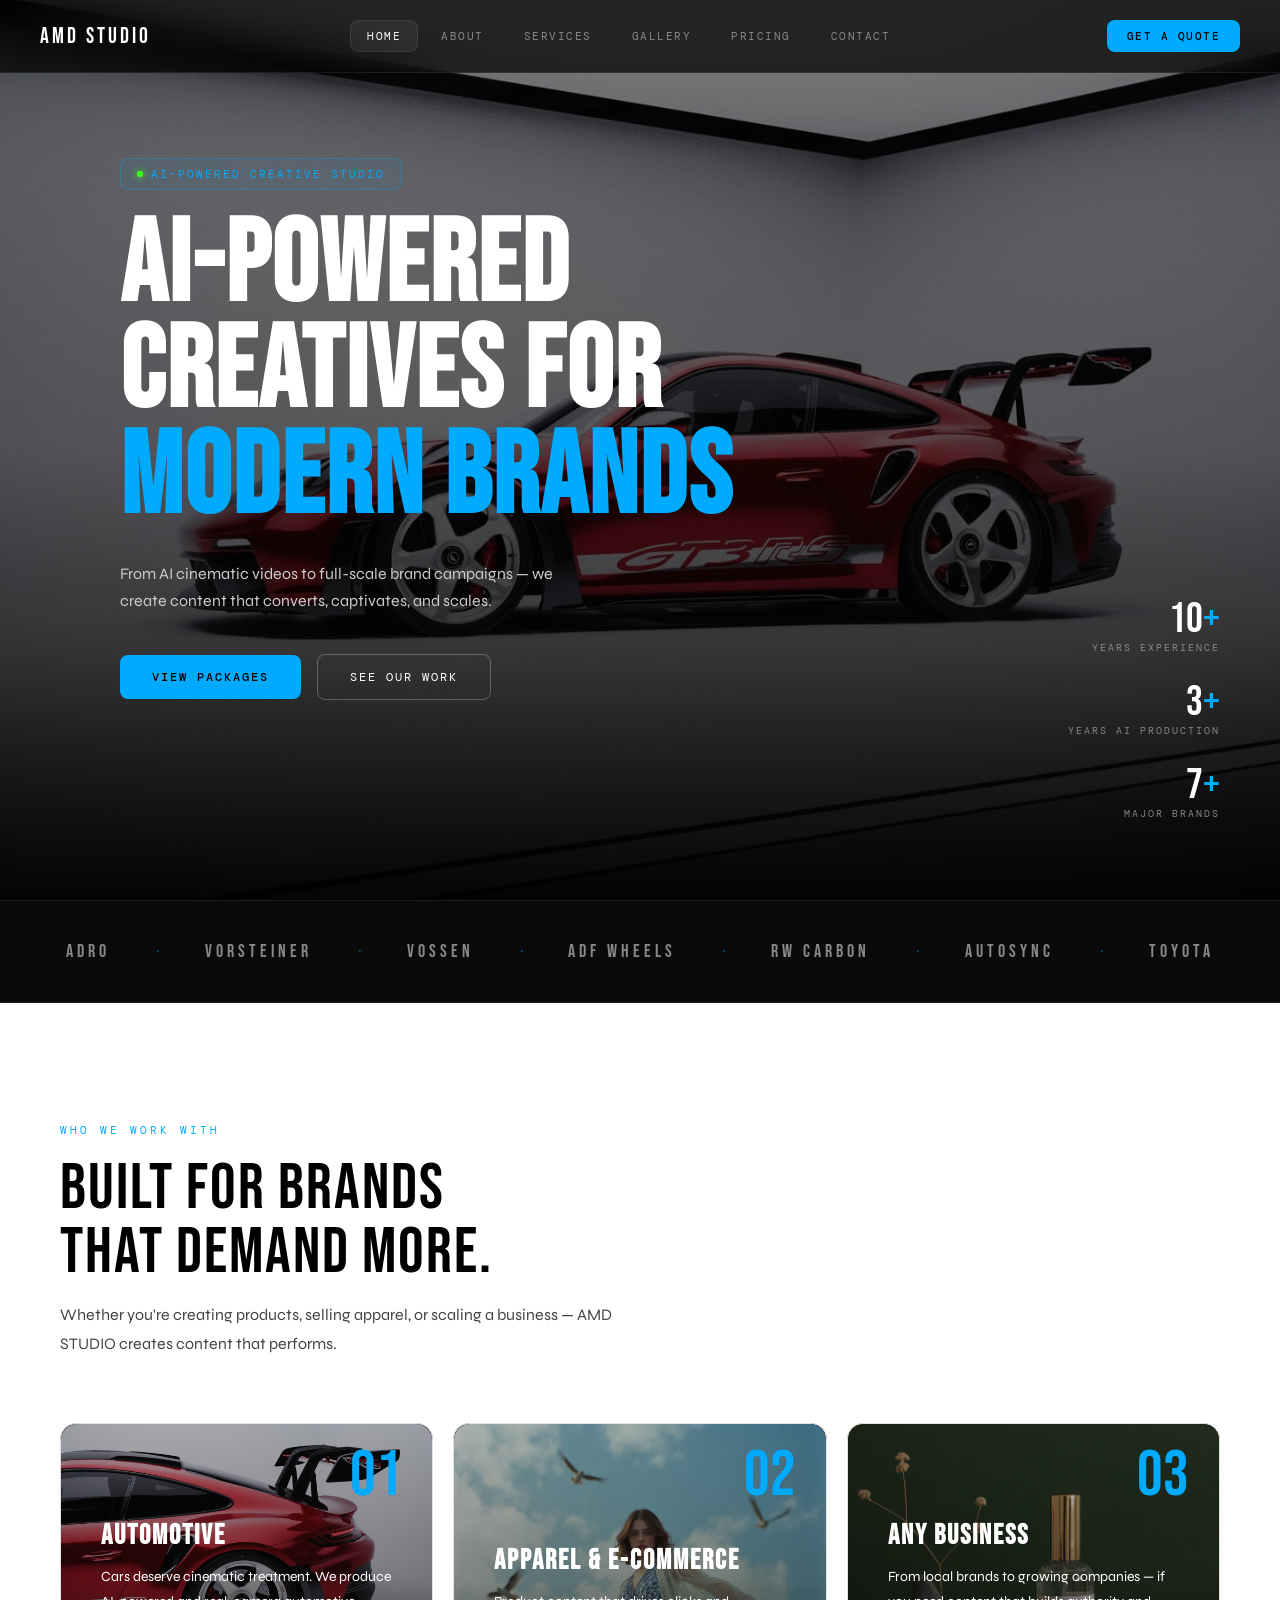
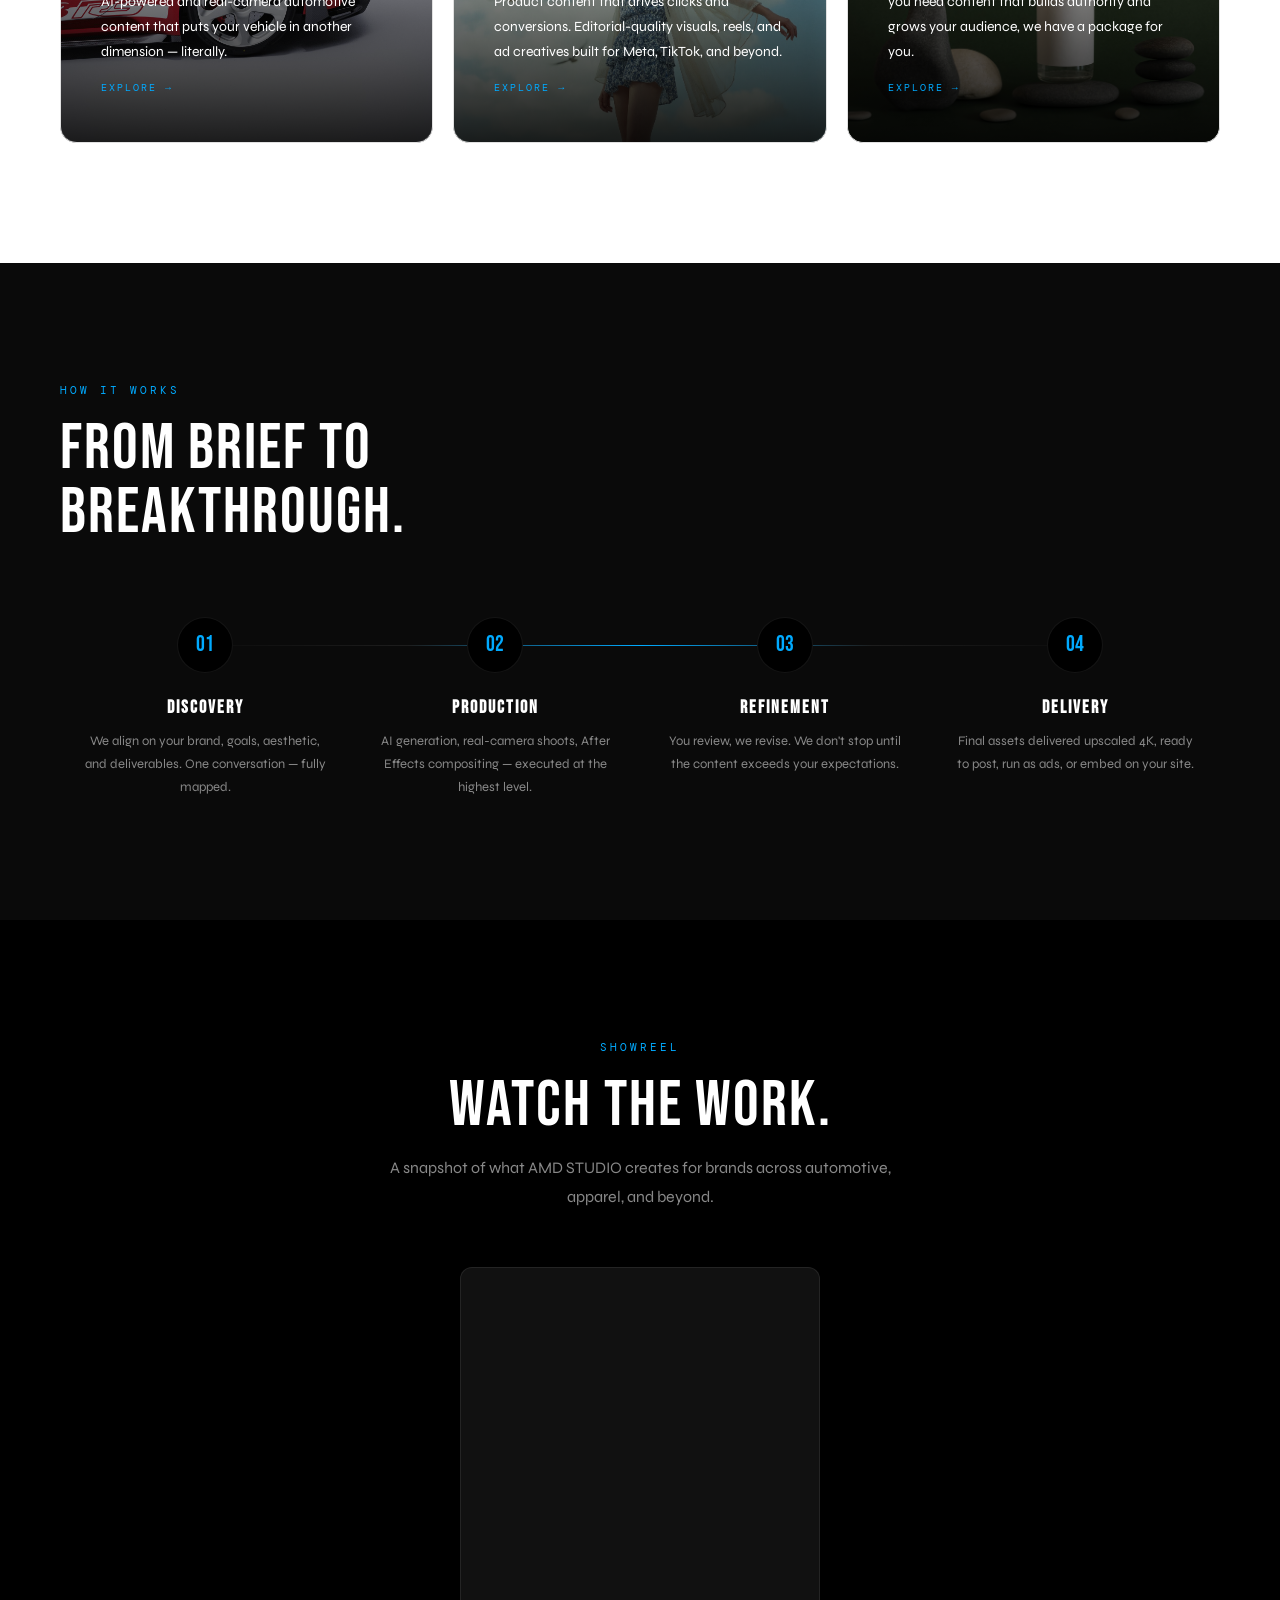
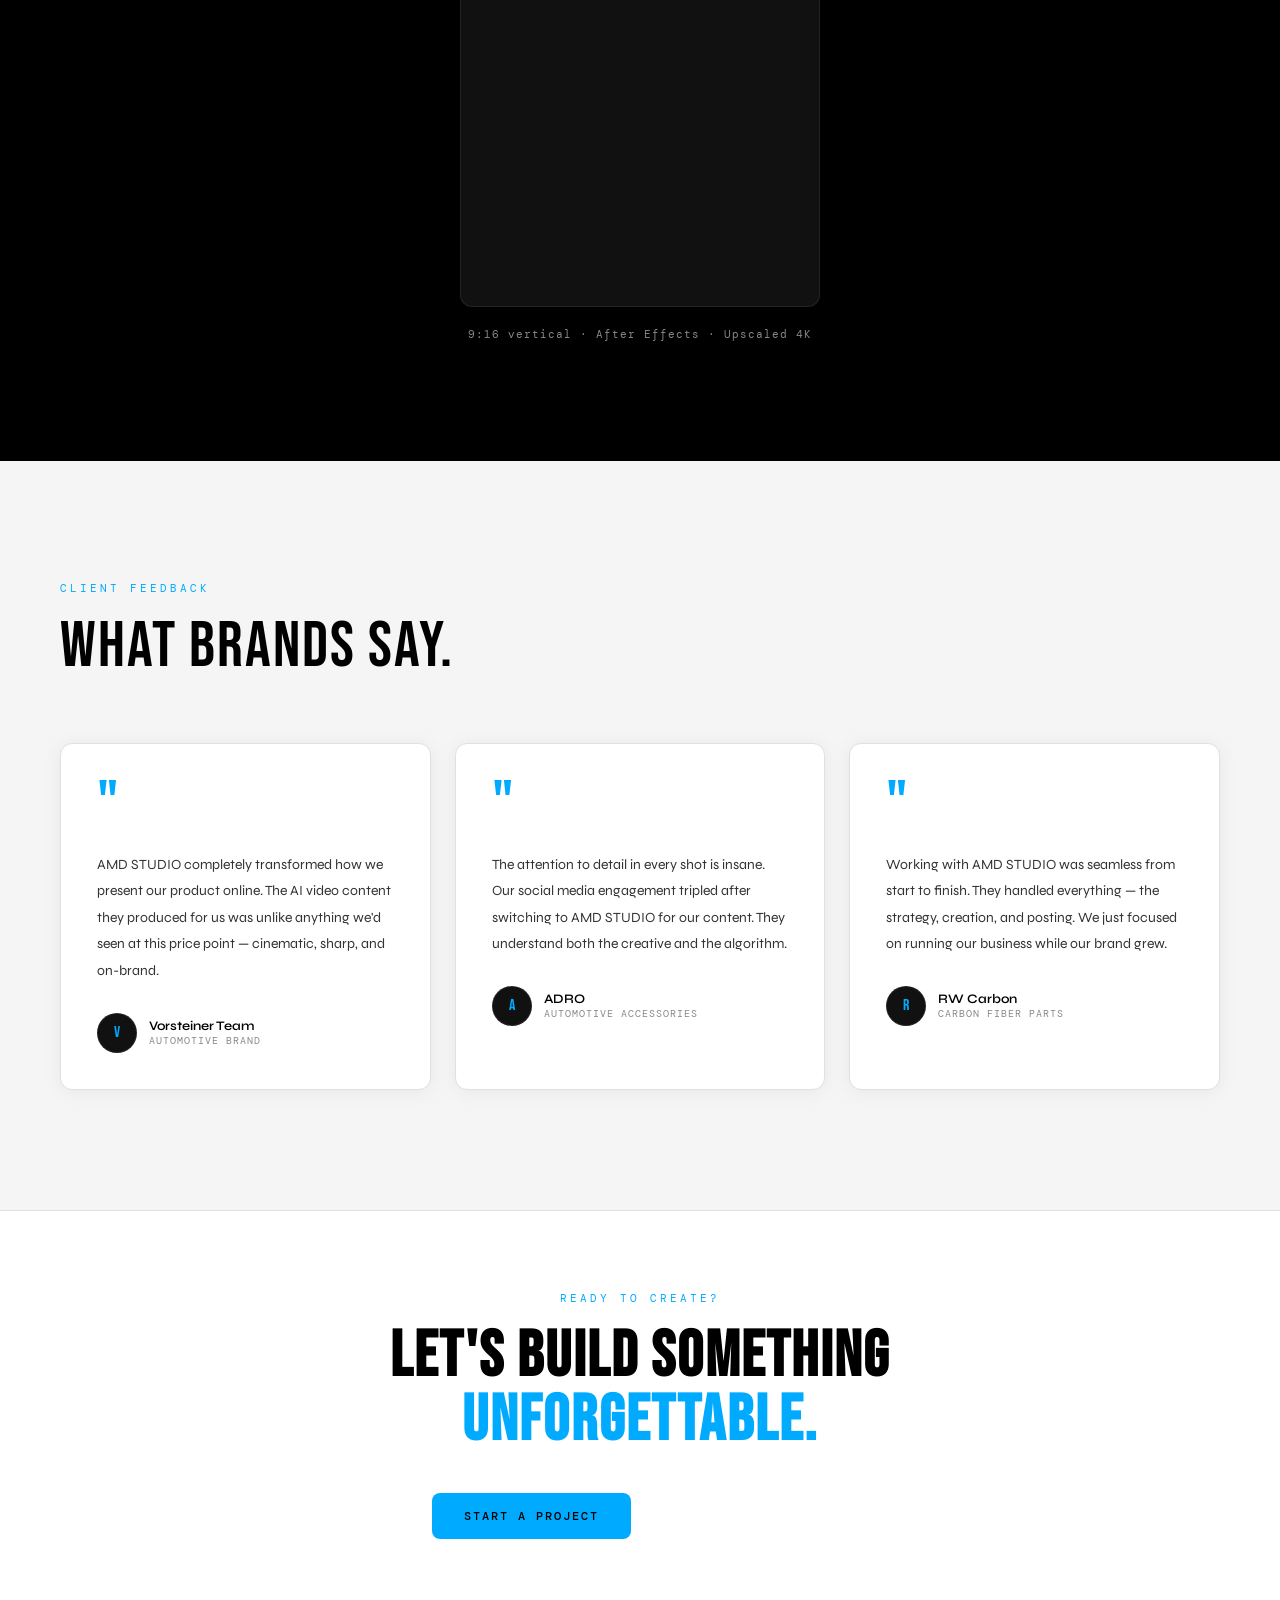
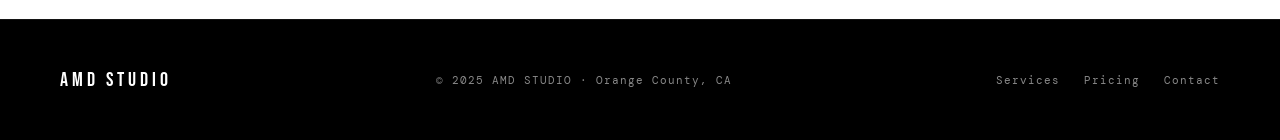
==== index.html @ 5c6ff120 "Update index.html" ====
<!DOCTYPE html>
<html lang="en">
<head>
<meta charset="UTF-8"/>
<meta name="viewport" content="width=device-width, initial-scale=1.0"/>
<title>AMD STUDIO — AI-Powered Creatives for Modern Brands</title>
<link rel="preconnect" href="https://fonts.googleapis.com"/>
<link rel="preconnect" href="https://fonts.gstatic.com" crossorigin/>
<link href="https://fonts.googleapis.com/css2?family=Bebas+Neue&family=Syne:wght@400;500;600;700;800&family=DM+Mono:wght@300;400;500&display=swap" rel="stylesheet"/>
<link rel="stylesheet" href="style.css"/>
<script src="https://identity.netlify.com/v1/netlify-identity-widget.js"></script>
</head>
<body>

<!-- NAV -->
<nav>
  <div class="nav-logo" onclick="goTo('home')">AMD STUDIO</div>
  <div class="nav-links">
    <a onclick="goTo('home')" id="nav-home" class="active">Home</a>
    <a onclick="goTo('about')" id="nav-about">About</a>
    <a onclick="goTo('services')" id="nav-services">Services</a>
    <a onclick="goTo('gallery')" id="nav-gallery">Gallery</a>
    <a onclick="goTo('pricing')" id="nav-pricing">Pricing</a>
    <a onclick="goTo('contact')" id="nav-contact">Contact</a>
  </div>
  <button class="nav-cta" onclick="goTo('contact')" id="navCta">Get a Quote</button>
  <button class="hamburger" onclick="toggleMenu()" id="hamburger"><span></span><span></span><span></span></button>
</nav>
<div class="mobile-menu" id="mobileMenu">
  <a onclick="goTo('home');toggleMenu()">Home</a>
  <a onclick="goTo('about');toggleMenu()">About</a>
  <a onclick="goTo('services');toggleMenu()">Services</a>
  <a onclick="goTo('gallery');toggleMenu()">Gallery</a>
  <a onclick="goTo('pricing');toggleMenu()">Pricing</a>
  <a onclick="goTo('contact');toggleMenu()">Contact</a>
</div>

<!-- ========== HOME PAGE ========== -->
<div class="page active" id="page-home">

  <!-- HERO -->
  <section class="hero">
    <div class="hero-bg" id="heroBg">
      <video autoplay muted loop playsinline poster="images/hero.jpg">
        <source src="hero.mp4" type="video/mp4">
      </video>
    </div>
    <div class="hero-content">
      <div class="hero-tag">AI-Powered Creative Studio</div>
      <h1>AI-Powered<br/>Creatives for<br/><em>Modern Brands</em></h1>
      <p class="hero-sub">From AI cinematic videos to full-scale brand campaigns — we create content that converts, captivates, and scales.</p>
      <div class="hero-actions">
        <button class="btn-primary" onclick="goTo('pricing')">View Packages</button>
        <button class="btn-ghost" onclick="goTo('gallery')">See Our Work</button>
      </div>
    </div>
    <div class="hero-stats">
      <div class="stat-item"><div class="stat-num">10<span>+</span></div><div class="stat-label">Years Experience</div></div>
      <div class="stat-item"><div class="stat-num">3<span>+</span></div><div class="stat-label">Years AI Production</div></div>
      <div class="stat-item"><div class="stat-num">7<span>+</span></div><div class="stat-label">Major Brands</div></div>
    </div>
  </section>

  <!-- BRAND STRIP -->
  <div class="brand-strip">
    <div class="brand-track">
      <span class="brand-item">ADRO</span>
      <span class="brand-sep">·</span>
      <span class="brand-item">Vorsteiner</span>
      <span class="brand-sep">·</span>
      <span class="brand-item">Vossen</span>
      <span class="brand-sep">·</span>
      <span class="brand-item">ADF Wheels</span>
      <span class="brand-sep">·</span>
      <span class="brand-item">RW Carbon</span>
      <span class="brand-sep">·</span>
      <span class="brand-item">AutoSync</span>
      <span class="brand-sep">·</span>
      <span class="brand-item">Toyota</span>
    </div>
  </div>

  <!-- WHO IT'S FOR -->
  <section class="section-white">
    <div class="section-label">Who We Work With</div>
    <div class="section-title">Built for brands<br/>that demand more.</div>
    <p class="section-subtitle">Whether you're creating products, selling apparel, or scaling a business — AMD STUDIO creates content that performs.</p>
    <div class="for-grid">
      <div class="for-card" onclick="goTo('niche-automotive')">
        <div class="for-card-bg" style="background-image:url(images/card-automotive.jpg);background-size:cover;background-position:center;"></div>
        <div class="for-card-overlay"></div>
        <span class="for-num">01</span>
        <h3>Automotive</h3>
        <p>Cars deserve cinematic treatment. We produce AI-powered and real-camera automotive content that puts your vehicle in another dimension — literally.</p>
        <span class="for-card-cta">Explore →</span>
      </div>
      <div class="for-card" onclick="goTo('niche-apparel')">
        <div class="for-card-bg niche-apparel-img" style="background-image:url(images/card-apparel.webp);background-size:cover;background-position:center top;"></div>
        <div class="for-card-overlay"></div>
        <span class="for-num">02</span>
        <h3>Apparel & E-Commerce</h3>
        <p>Product content that drives clicks and conversions. Editorial-quality visuals, reels, and ad creatives built for Meta, TikTok, and beyond.</p>
        <span class="for-card-cta">Explore →</span>
      </div>
      <div class="for-card" onclick="goTo('niche-business')">
        <div class="for-card-bg" style="background-image:url(images/card-business.jpg);background-size:cover;background-position:center;"></div>
        <div class="for-card-overlay"></div>
        <span class="for-num">03</span>
        <h3>Any Business</h3>
        <p>From local brands to growing companies — if you need content that builds authority and grows your audience, we have a package for you.</p>
        <span class="for-card-cta">Explore →</span>
      </div>
    </div>
  </section>

  <!-- PROCESS -->
  <section class="process-section">
    <div class="section-label">How It Works</div>
    <div class="section-title">From brief to<br/>breakthrough.</div>
    <div class="process-steps">
      <div class="step">
        <div class="step-num">01</div>
        <h4>Discovery</h4>
        <p>We align on your brand, goals, aesthetic, and deliverables. One conversation — fully mapped.</p>
      </div>
      <div class="step">
        <div class="step-num">02</div>
        <h4>Production</h4>
        <p>AI generation, real-camera shoots, After Effects compositing — executed at the highest level.</p>
      </div>
      <div class="step">
        <div class="step-num">03</div>
        <h4>Refinement</h4>
        <p>You review, we revise. We don't stop until the content exceeds your expectations.</p>
      </div>
      <div class="step">
        <div class="step-num">04</div>
        <h4>Delivery</h4>
        <p>Final assets delivered upscaled 4K, ready to post, run as ads, or embed on your site.</p>
      </div>
    </div>
  </section>

  <!-- VIDEO SHOWREEL -->
  <section class="video-section">
    <div class="section-label">Showreel</div>
    <div class="section-title">Watch the work.</div>
    <p class="section-subtitle" style="margin:16px auto 0;text-align:center;">A snapshot of what AMD STUDIO creates for brands across automotive, apparel, and beyond.</p>
    <div class="video-wrapper">
      <iframe width="100%" height="100%" src="https://www.youtube.com/embed/85Wl2o-aIKc" title="AMD STUDIO — 2024 Reel" frameborder="0" allow="accelerometer; autoplay; clipboard-write; encrypted-media; gyroscope; picture-in-picture" allowfullscreen style="position:absolute;inset:0;width:100%;height:100%;border-radius:12px;"></iframe>
    </div>
    <p class="video-note">9:16 vertical · After Effects · Upscaled 4K</p>
  </section>

  <!-- TESTIMONIALS -->
  <section class="testimonials-section" style="background:#f5f5f5;">
    <div class="section-label">Client Feedback</div>
    <div class="section-title" style="color:#000;">What brands say.</div>
    <div class="testimonials-grid">
      <div class="testimonial-card">
        <div class="quote-mark">"</div>
        <p class="testimonial-text">AMD STUDIO completely transformed how we present our product online. The AI video content they produced for us was unlike anything we'd seen at this price point — cinematic, sharp, and on-brand.</p>
        <div class="testimonial-author">
          <div class="author-avatar">V</div>
          <div><div class="author-name">Vorsteiner Team</div><div class="author-role">Automotive Brand</div></div>
        </div>
      </div>
      <div class="testimonial-card">
        <div class="quote-mark">"</div>
        <p class="testimonial-text">The attention to detail in every shot is insane. Our social media engagement tripled after switching to AMD STUDIO for our content. They understand both the creative and the algorithm.</p>
        <div class="testimonial-author">
          <div class="author-avatar">A</div>
          <div><div class="author-name">ADRO</div><div class="author-role">Automotive Accessories</div></div>
        </div>
      </div>
      <div class="testimonial-card">
        <div class="quote-mark">"</div>
        <p class="testimonial-text">Working with AMD STUDIO was seamless from start to finish. They handled everything — the strategy, creation, and posting. We just focused on running our business while our brand grew.</p>
        <div class="testimonial-author">
          <div class="author-avatar">R</div>
          <div><div class="author-name">RW Carbon</div><div class="author-role">Carbon Fiber Parts</div></div>
        </div>
      </div>
    </div>
  </section>

  <!-- CTA BAND -->
  <section style="text-align:center;padding:80px 60px;border-top:1px solid #e0e0e0;background:#fff;">
    <div class="section-label" style="text-align:center;justify-content:center;display:flex;color:var(--green);">Ready to create?</div>
    <h2 class="section-title" style="margin:0 auto;color:#000;">Let's build something<br/><span style="color:var(--green);">unforgettable.</span></h2>
    <div style="margin-top:40px;display:flex;gap:16px;justify-content:center;">
      <button class="btn-primary" onclick="goTo('contact')">Start a Project</button>
      <button class="btn-ghost" onclick="goTo('pricing')">Explore Pricing</button>
    </div>
  </section>

  <footer>
    <div class="footer-logo">AMD STUDIO</div>
    <div class="footer-copy">© 2025 AMD STUDIO · Orange County, CA</div>
    <div class="footer-links">
      <a onclick="goTo('services')">Services</a>
      <a onclick="goTo('pricing')">Pricing</a>
      <a onclick="goTo('contact')">Contact</a>
    </div>
  </footer>
</div>

<!-- ========== ABOUT PAGE ========== -->
<div class="page" id="page-about">
  <div class="about-hero">
    <div>
      <div class="section-label">The Studio</div>
      <h1 class="about-headline">10 Years.<br/>One<br/><em>Vision.</em></h1>
    </div>
    <div class="about-body">
      <p>AMD STUDIO is an AI-powered creative agency based in <strong>Orange County, CA</strong>, built on a decade of hands-on experience in media production, content strategy, and brand storytelling.</p>
      <p>Founded by a creator who has spent <strong>10 years in media and content production</strong> — and the last 3 years at the forefront of AI-generated content — AMD STUDIO exists at the intersection of technical precision and visual artistry.</p>
      <p>What started as a deep passion for automotive photography evolved into a full-service creative operation. As AI tools began reshaping the production landscape, AMD STUDIO was already ahead of the curve — actively integrating the latest models, software, and workflows to produce content that was faster, more scalable, and more visually powerful than traditional methods alone could achieve.</p>
      <p>Today, AMD STUDIO serves automotive brands, apparel companies, and growth-focused businesses that refuse to settle for average content. Every project is approached with the same standard: <strong>world-class execution, delivered on time, built to perform.</strong></p>
      <div class="about-highlights">
        <div class="highlight-box"><h4>10+</h4><span>Years in Media & Content</span></div>
        <div class="highlight-box"><h4>3+</h4><span>Years AI Production</span></div>
        <div class="highlight-box"><h4>4K</h4><span>Every Deliverable Upscaled</span></div>
        <div class="highlight-box"><h4>7+</h4><span>Trusted Brand Partners</span></div>
      </div>
    </div>
  </div>
  <div class="about-brands" style="background:#fff;border-top:none;">
    <div class="section-label" style="color:var(--green);">Our Clients</div>
    <h3 style="color:#000;font-family:var(--font-display);font-size:clamp(36px,4vw,56px);letter-spacing:2px;text-transform:uppercase;line-height:1;margin-bottom:40px;">Brands We've<br/><span style="color:var(--green);">Created For.</span></h3>
    <div class="brand-logos">
      <span class="brand-pill" style="border-color:#ddd;color:#000;">ADRO</span>
      <span class="brand-pill" style="border-color:#ddd;color:#000;">Vorsteiner</span>
      <span class="brand-pill" style="border-color:#ddd;color:#000;">Vossen</span>
      <span class="brand-pill" style="border-color:#ddd;color:#000;">ADF Wheels</span>
      <span class="brand-pill" style="border-color:#ddd;color:#000;">RW Carbon</span>
      <span class="brand-pill" style="border-color:#ddd;color:#000;">AutoSync</span>
      <span class="brand-pill" style="border-color:#ddd;color:#000;">Toyota</span>
    </div>
  </div>
  <footer>
    <div class="footer-logo">AMD STUDIO</div>
    <div class="footer-copy">© 2025 AMD STUDIO · Orange County, CA</div>
    <div class="footer-links">
      <a onclick="goTo('services')">Services</a>
      <a onclick="goTo('pricing')">Pricing</a>
      <a onclick="goTo('contact')">Contact</a>
    </div>
  </footer>
</div>

<!-- ========== SERVICES PAGE ========== -->
<div class="page" id="page-services">
  <div class="services-hero">
    <div class="section-label">What We Do</div>
    <div class="section-title">Five pillars.<br/>One studio.</div>
    <p class="section-subtitle">AMD STUDIO delivers end-to-end creative solutions — from AI cinematic production to full social media management.</p>
  </div>
  <div class="services-grid">
    <div class="service-card">
      <span class="service-badge">Flagship Service</span>
      <h3>AI Commercial & Content Creation</h3>
      <p>Our most cutting-edge service — AI-generated visuals combined with professional After Effects post-production and 4K upscaling. We use the latest generative models to create content that looks like it cost 10x the price.</p>
      <ul class="service-features">
        <li>AI cinematic video (5–45 seconds)</li>
        <li>Up to 20 AI images per project</li>
        <li>Subject modification & VFX compositing</li>
        <li>Upscaled to 4K via After Effects</li>
        <li>Professional color grading & finishing</li>
      </ul>
    </div>
    <div class="service-card">
      <span class="service-badge">Traditional Production</span>
      <h3>Photography & Videography</h3>
      <p>Real-camera production for clients who want the authentic, on-location look. Our standard and YouTube-ready video packages come fully edited with captions, voiceover, and music — ready to post.</p>
      <ul class="service-features">
        <li>Professional camera video (5–30 sec or 1–5 min)</li>
        <li>On-location shoots (up to 2hrs included)</li>
        <li>Lightroom + Photoshop edited photo packs</li>
        <li>Captions, voiceover, and music included</li>
        <li>15 or 30 photo deliverables</li>
      </ul>
    </div>
    <div class="service-card">
      <span class="service-badge">Paid Advertising</span>
      <h3>Meta & TikTok Ads Management</h3>
      <p>Creative-led performance advertising. We combine our in-house content production with strategic ad buying to drive measurable results across Meta and TikTok platforms.</p>
      <ul class="service-features">
        <li>Campaign strategy & audience targeting</li>
        <li>Ad creative production (video + static)</li>
        <li>A/B testing and optimization</li>
        <li>Performance reporting & scaling</li>
      </ul>
    </div>
    <div class="service-card">
      <span class="service-badge">Ongoing Retainer</span>
      <h3>Social Media Management</h3>
      <p>From posting cadence to community engagement and viral content planning — we run your social presence so you can run your business. Available as management-only or full content + management packages.</p>
      <ul class="service-features">
        <li>3–5x/week posting across platforms</li>
        <li>Daily DM and comment engagement</li>
        <li>Monthly strategy meetings & reports</li>
        <li>ManyChat automation setup (Authority tier)</li>
        <li>Growth roadmaps and viral content planning</li>
      </ul>
    </div>
    <div class="service-card">
      <span class="service-badge">Brand Identity</span>
      <h3>Graphic Design & Typography</h3>
      <p>From web banners to full brand visuals — editorial-grade graphic design built to match your brand's voice. Every visual asset is produced with the same standard of quality as our video content.</p>
      <ul class="service-features">
        <li>Web visuals & banners</li>
        <li>Social media templates & graphics</li>
        <li>Brand typography & layout</li>
        <li>Ad creatives & promotional materials</li>
      </ul>
    </div>
    <div class="service-card" style="display:flex;align-items:center;justify-content:center;text-align:center;background:var(--green-dim);border-color:rgba(0,170,255,0.2);">
      <div>
        <div style="font-family:var(--font-display);font-size:52px;color:var(--green);margin-bottom:16px;">?</div>
        <h3 style="font-family:var(--font-display);font-size:22px;letter-spacing:2px;text-transform:uppercase;color:var(--white);margin-bottom:12px;">Something Custom?</h3>
        <p style="font-size:14px;color:var(--gray);margin-bottom:24px;">We quote all out-of-scope work. Just tell us what you're building.</p>
        <button class="btn-primary" onclick="goTo('contact')">Let's Talk</button>
      </div>
    </div>
  </div>
  <footer>
    <div class="footer-logo">AMD STUDIO</div>
    <div class="footer-copy">© 2025 AMD STUDIO · Orange County, CA</div>
    <div class="footer-links">
      <a onclick="goTo('services')">Services</a>
      <a onclick="goTo('pricing')">Pricing</a>
      <a onclick="goTo('contact')">Contact</a>
    </div>
  </footer>
</div>

<!-- ========== GALLERY PAGE ========== -->
<div class="page" id="page-gallery">
  <div class="gallery-hero">
    <div class="section-label">Portfolio</div>
    <div class="section-title">The work.</div>
    <p class="section-subtitle">AI-generated and real-camera work for automotive brands, apparel companies, and beyond.</p>
    <div class="gallery-tabs">
      <button class="gallery-tab active" onclick="switchGalleryTab(this,'cars')">Cars</button>
      <button class="gallery-tab" onclick="switchGalleryTab(this,'apparel')">Apparel</button>
      <button class="gallery-tab" onclick="switchGalleryTab(this,'portraits')">Portraits</button>
    </div>
  </div>
  <div class="gallery-grid" id="galleryGrid">
    <!-- Cars grid (default) -->
    <div class="gallery-item"><div class="gallery-placeholder"><span></span><small>Automotive</small></div><div class="gallery-label">AI Commercial</div></div>
    <div class="gallery-item"><div class="gallery-placeholder"><span></span><small>Automotive</small></div><div class="gallery-label">Studio Shot</div></div>
    <div class="gallery-item"><div class="gallery-placeholder"><span></span><small>Automotive</small></div><div class="gallery-label">AI VFX</div></div>
    <div class="gallery-item"><div class="gallery-placeholder"><span></span><small>Wheels & Parts</small></div><div class="gallery-label">Product Visual</div></div>
    <div class="gallery-item"><div class="gallery-placeholder"><span></span><small>Automotive</small></div><div class="gallery-label">AI Cinematic</div></div>
    <div class="gallery-item"><div class="gallery-placeholder"><span></span><small>Automotive</small></div><div class="gallery-label">Brand Campaign</div></div>
  </div>
  <footer>
    <div class="footer-logo">AMD STUDIO</div>
    <div class="footer-copy">© 2025 AMD STUDIO · Orange County, CA</div>
    <div class="footer-links">
      <a onclick="goTo('services')">Services</a>
      <a onclick="goTo('pricing')">Pricing</a>
      <a onclick="goTo('contact')">Contact</a>
    </div>
  </footer>
</div>

<!-- ========== PRICING PAGE ========== -->
<div class="page" id="page-pricing">
  <div class="pricing-hero">
    <div class="section-label">Investment</div>
    <div class="section-title">Transparent pricing.<br/>Exceptional output.</div>
    <p class="section-subtitle">Every package is built to deliver maximum ROI. No hidden fees — just world-class content.</p>
    <div class="pricing-tabs">
      <button class="pricing-tab active" onclick="switchPricingTab(this,'videos')">Videos</button>
      <button class="pricing-tab" onclick="switchPricingTab(this,'photos')">Photos</button>
      <button class="pricing-tab" onclick="switchPricingTab(this,'social-mgmt')">Social Management</button>
      <button class="pricing-tab" onclick="switchPricingTab(this,'content-pkgs')">Content Packages</button>
      <button class="pricing-tab" onclick="switchPricingTab(this,'addons')">Add-Ons</button>
    </div>
  </div>

  <!-- VIDEOS -->
  <div class="pricing-panel active" id="pricing-videos">
    <div style="padding-top:16px;"><div class="section-label">AI Videos</div></div>
    <div class="pricing-grid">
      <div class="pricing-card">
        <div class="pricing-tier">AI Tier 1</div>
        <h3>Starter</h3>
        <div class="pricing-price"><sup>$</sup>600</div>
        <div class="pricing-divider"></div>
        <ul class="pricing-features">
          <li>5–15 second video</li>
          <li>10 AI generated images</li>
          <li>1 subject modification</li>
          <li>1 revision round</li>
          <li>Upscaled 4K via After Effects</li>
        </ul>
        <button class="pricing-cta" onclick="goTo('contact')">Get Started</button>
      </div>
      <div class="pricing-card featured">
        <div class="featured-badge">Most Popular</div>
        <div class="pricing-tier">AI Tier 2</div>
        <h3>Pro</h3>
        <div class="pricing-price"><sup>$</sup>850</div>
        <div class="pricing-divider"></div>
        <ul class="pricing-features">
          <li>5–25 second video</li>
          <li>15 AI generated images</li>
          <li>1 subject modification</li>
          <li>1 revision round</li>
          <li>Upscaled 4K via After Effects</li>
        </ul>
        <button class="pricing-cta" onclick="goTo('contact')">Get Started</button>
      </div>
      <div class="pricing-card">
        <div class="pricing-tier">AI Tier 3</div>
        <h3>Premium</h3>
        <div class="pricing-price"><sup>$</sup>1,000</div>
        <div class="pricing-divider"></div>
        <ul class="pricing-features">
          <li>5–45 second video</li>
          <li>Complex VFX compositing</li>
          <li>20 AI generated images</li>
          <li>2 subject modifications</li>
          <li>2 revision rounds</li>
          <li>Upscaled 4K via After Effects</li>
        </ul>
        <button class="pricing-cta" onclick="goTo('contact')">Get Started</button>
      </div>
    </div>
    <div style="padding-top:48px;"><div class="section-label">Real Camera Videos</div></div>
    <div class="pricing-grid" style="grid-template-columns:repeat(2,1fr);">
      <div class="pricing-card">
        <div class="pricing-tier">Standard</div>
        <h3>Standard Video</h3>
        <div class="pricing-price"><sup>$</sup>650</div>
        <div class="pricing-divider"></div>
        <ul class="pricing-features">
          <li>5–30 second video</li>
          <li>Professional camera</li>
          <li>Captions, voiceover & music</li>
          <li>Up to 2hrs on-site included</li>
          <li>$200/hr for additional time</li>
        </ul>
        <button class="pricing-cta" onclick="goTo('contact')">Book Now</button>
      </div>
      <div class="pricing-card">
        <div class="pricing-tier">YouTube</div>
        <h3>YouTube Video</h3>
        <div class="pricing-price"><sup>$</sup>850</div>
        <div class="pricing-divider"></div>
        <ul class="pricing-features">
          <li>1–5 minute video</li>
          <li>Professional camera</li>
          <li>Captions, voiceover & music</li>
          <li>Up to 2hrs on-site included</li>
          <li>Full post-production editing</li>
        </ul>
        <button class="pricing-cta" onclick="goTo('contact')">Book Now</button>
      </div>
    </div>
    <div class="pricing-note" style="margin:48px 0 0;">
      <strong>Save $50</strong> on any AI package when you provide subject-ready images.
    </div>
  </div>

  <!-- PHOTOS -->
  <div class="pricing-panel" id="pricing-photos">
    <div style="padding-top:16px;"><div class="section-label">Photo Packages</div></div>
    <div class="pricing-grid" style="grid-template-columns:repeat(2,1fr);">
      <div class="pricing-card">
        <div class="pricing-tier">Standard Pack 1</div>
        <h3>15 Photos</h3>
        <div class="pricing-price"><sup>$</sup>375</div>
        <div class="pricing-divider"></div>
        <ul class="pricing-features">
          <li>15 professionally edited photos</li>
          <li>Lightroom + Photoshop retouching</li>
          <li>High-resolution delivery</li>
        </ul>
        <button class="pricing-cta" onclick="goTo('contact')">Get Started</button>
      </div>
      <div class="pricing-card featured">
        <div class="featured-badge">Best Value</div>
        <div class="pricing-tier">Standard Pack 2</div>
        <h3>30 Photos</h3>
        <div class="pricing-price"><sup>$</sup>675</div>
        <div class="pricing-divider"></div>
        <ul class="pricing-features">
          <li>30 professionally edited photos</li>
          <li>Lightroom + Photoshop retouching</li>
          <li>High-resolution delivery</li>
        </ul>
        <button class="pricing-cta" onclick="goTo('contact')">Get Started</button>
      </div>
      <div class="pricing-card">
        <div class="pricing-tier">AI Pack 1</div>
        <h3>15 AI Photos</h3>
        <div class="pricing-price"><sup>$</sup>300</div>
        <div class="pricing-divider"></div>
        <ul class="pricing-features">
          <li>15 AI generated images</li>
          <li>Upscaled to 4K</li>
          <li>Photoshop refined & retouched</li>
        </ul>
        <button class="pricing-cta" onclick="goTo('contact')">Get Started</button>
      </div>
      <div class="pricing-card">
        <div class="pricing-tier">AI Pack 2</div>
        <h3>30 AI Photos</h3>
        <div class="pricing-price"><sup>$</sup>550</div>
        <div class="pricing-divider"></div>
        <ul class="pricing-features">
          <li>30 AI generated images</li>
          <li>Upscaled to 4K</li>
          <li>Photoshop refined & retouched</li>
        </ul>
        <button class="pricing-cta" onclick="goTo('contact')">Get Started</button>
      </div>
    </div>
  </div>

  <!-- SOCIAL MGMT -->
  <div class="pricing-panel" id="pricing-social-mgmt">
    <div style="padding-top:16px;"><div class="section-label">Management Only</div></div>
    <p style="font-size:13px;color:var(--gray);margin-top:8px;font-family:var(--font-mono);letter-spacing:1px;">Client provides content. AMD STUDIO handles everything else.</p>
    <div class="pricing-grid">
      <div class="pricing-card">
        <div class="pricing-tier">Basic</div>
        <h3>Basic Management</h3>
        <div class="pricing-price"><sup>$</sup>1,500<sub>/mo</sub></div>
        <div class="pricing-divider"></div>
        <ul class="pricing-features">
          <li>3x/week posting</li>
          <li>Captions & SEO optimization</li>
          <li>24hr audience engagement</li>
          <li>Monthly report & strategy meeting</li>
        </ul>
        <button class="pricing-cta" onclick="goTo('contact')">Get Started</button>
      </div>
      <div class="pricing-card featured">
        <div class="featured-badge">Popular</div>
        <div class="pricing-tier">Growth</div>
        <h3>Growth Management</h3>
        <div class="pricing-price"><sup>$</sup>2,500<sub>/mo</sub></div>
        <div class="pricing-divider"></div>
        <ul class="pricing-features">
          <li>4x/week posting</li>
          <li>Daily DM management</li>
          <li>Viral content planning</li>
          <li>Bi-weekly reports & meetings</li>
        </ul>
        <button class="pricing-cta" onclick="goTo('contact')">Get Started</button>
      </div>
      <div class="pricing-card">
        <div class="pricing-tier">Authority</div>
        <h3>Authority Management</h3>
        <div class="pricing-price"><sup>$</sup>3,500<sub>/mo</sub></div>
        <div class="pricing-divider"></div>
        <ul class="pricing-features">
          <li>5x/week posting</li>
          <li>Daily comments & DMs</li>
          <li>ManyChat automation setup</li>
          <li>Weekly reports & growth roadmaps</li>
        </ul>
        <button class="pricing-cta" onclick="goTo('contact')">Get Started</button>
      </div>
    </div>
  </div>

  <!-- CONTENT PACKAGES -->
  <div class="pricing-panel" id="pricing-content-pkgs">
    <div style="padding-top:16px;"><div class="section-label">Content + Management</div></div>
    <p style="font-size:13px;color:var(--gray);margin-top:8px;font-family:var(--font-mono);letter-spacing:1px;">Full-service: AMD STUDIO creates and manages everything.</p>
    <div class="pricing-grid">
      <div class="pricing-card">
        <div class="pricing-tier">Starter</div>
        <h3>Brand Starter</h3>
        <div class="pricing-price"><sup>$</sup>4,000<sub>/mo</sub></div>
        <div class="pricing-divider"></div>
        <ul class="pricing-features">
          <li>4 videos/month</li>
          <li>1 shoot/month</li>
          <li>20 images/month</li>
          <li>3x/week posting</li>
          <li>Monthly report & meeting</li>
        </ul>
        <button class="pricing-cta" onclick="goTo('contact')">Get Started</button>
      </div>
      <div class="pricing-card featured">
        <div class="featured-badge">Most Popular</div>
        <div class="pricing-tier">Growth</div>
        <h3>Brand Growth</h3>
        <div class="pricing-price"><sup>$</sup>5,000<sub>/mo</sub></div>
        <div class="pricing-divider"></div>
        <ul class="pricing-features">
          <li>5 videos/month</li>
          <li>2 shoots/month</li>
          <li>30 images/month</li>
          <li>4x/week posting</li>
          <li>Daily DMs</li>
          <li>Bi-weekly reports & meetings</li>
        </ul>
        <button class="pricing-cta" onclick="goTo('contact')">Get Started</button>
      </div>
      <div class="pricing-card">
        <div class="pricing-tier">Top Tier</div>
        <h3>Brand Authority</h3>
        <div class="pricing-price"><sup>$</sup>6,000<sub>/mo</sub></div>
        <div class="pricing-divider"></div>
        <ul class="pricing-features">
          <li>6 videos/month</li>
          <li>3 shoots/month</li>
          <li>45 images/month</li>
          <li>Full IG, FB, TikTok & YouTube mgmt</li>
          <li>ManyChat automation</li>
          <li>Weekly reports & strategy meetings</li>
        </ul>
        <button class="pricing-cta" onclick="goTo('contact')">Get Started</button>
      </div>
    </div>
    <div class="pricing-note">
      <strong>Billing Terms:</strong> Monthly auto-billing · 30-day cancellation notice required · No content rollover · Out-of-scope work quoted separately
    </div>
  </div>

  <!-- ADD-ONS -->
  <div class="pricing-panel" id="pricing-addons">
    <div style="padding-top:16px;"><div class="section-label">À La Carte</div></div>
    <div class="section-title" style="font-size:42px;">Individual add-ons.</div>
    <div class="addon-grid">
      <div class="addon-item"><span class="addon-name">Standard photo edit (LR + PS)</span><span class="addon-price">$25</span></div>
      <div class="addon-item"><span class="addon-name">AI image refined with Photoshop</span><span class="addon-price">$20</span></div>
      <div class="addon-item"><span class="addon-name">Web visual / Banner</span><span class="addon-price">$75</span></div>
      <div class="addon-item"><span class="addon-name">Rush turnaround (48hrs)</span><span class="addon-price">+35%</span></div>
      <div class="addon-item"><span class="addon-name">Raw files delivery</span><span class="addon-price">$250</span></div>
      <div class="addon-item"><span class="addon-name">Additional subject modify (AI video)</span><span class="addon-price">$75</span></div>
      <div class="addon-item"><span class="addon-name">Single AI clip upscaled 4K (under 10 sec)</span><span class="addon-price">$150</span></div>
      <div class="addon-item"><span class="addon-name">Real or AI voiceover</span><span class="addon-price">$75</span></div>
      <div class="addon-item"><span class="addon-name">Captions added to video</span><span class="addon-price">$55</span></div>
      <div class="addon-item"><span class="addon-name">Additional revision round</span><span class="addon-price">$75</span></div>
      <div class="addon-item"><span class="addon-name">Additional on-site time</span><span class="addon-price">$200/hr</span></div>
    </div>
  </div>

  <footer>
    <div class="footer-logo">AMD STUDIO</div>
    <div class="footer-copy">© 2025 AMD STUDIO · Orange County, CA</div>
    <div class="footer-links">
      <a onclick="goTo('services')">Services</a>
      <a onclick="goTo('pricing')">Pricing</a>
      <a onclick="goTo('contact')">Contact</a>
    </div>
  </footer>
</div>

<!-- ========== CONTACT PAGE ========== -->
<div class="page" id="page-contact">
  <div class="contact-hero">
    <div class="section-label">Get In Touch</div>
    <div class="section-title">Let's create<br/>something <em style="color:var(--green);font-style:normal;">great.</em></div>
    <p class="section-subtitle">Ready to elevate your brand? Reach out and let's talk about what AMD STUDIO can build for you.</p>
  </div>
  <div class="contact-layout">
    <div class="contact-info">
      <h3>Contact Details</h3>
      <div class="contact-item">
        <div class="contact-icon">
          <svg xmlns="http://www.w3.org/2000/svg" width="22" height="22" viewBox="0 0 24 24" fill="none" stroke="#00aaff" stroke-width="1.8" stroke-linecap="round" stroke-linejoin="round"><rect x="2" y="4" width="20" height="16" rx="2"/><path d="m22 7-8.97 5.7a1.94 1.94 0 0 1-2.06 0L2 7"/></svg>
        </div>
        <div class="contact-detail">
          <label>Email</label>
          <span>alimd.pics@gmail.com</span>
        </div>
      </div>
      <div class="contact-item">
        <div class="contact-icon">
          <svg xmlns="http://www.w3.org/2000/svg" width="22" height="22" viewBox="0 0 24 24" fill="none" stroke="#00aaff" stroke-width="1.8" stroke-linecap="round" stroke-linejoin="round"><rect x="2" y="2" width="20" height="20" rx="5"/><circle cx="12" cy="12" r="4"/><circle cx="17.5" cy="6.5" r="1" fill="#00aaff" stroke="none"/></svg>
        </div>
        <div class="contact-detail">
          <label>Instagram</label>
          <a href="https://instagram.com/amd.studioo" target="_blank">@amd.studioo</a>
        </div>
      </div>
      <div class="contact-item">
        <div class="contact-icon">
          <svg xmlns="http://www.w3.org/2000/svg" width="22" height="22" viewBox="0 0 24 24" fill="none" stroke="#00aaff" stroke-width="1.8" stroke-linecap="round" stroke-linejoin="round"><path d="M20 10c0 6-8 12-8 12s-8-6-8-12a8 8 0 0 1 16 0Z"/><circle cx="12" cy="10" r="3"/></svg>
        </div>
        <div class="contact-detail">
          <label>Location</label>
          <span>Orange County, CA</span>
        </div>
      </div>
      <div style="margin-top:40px;padding:28px;border:1px solid rgba(0,170,255,0.2);background:var(--green-dim);border-radius:12px;">
        <div style="font-family:var(--font-mono);font-size:10px;letter-spacing:2px;text-transform:uppercase;color:var(--green);margin-bottom:12px;">Response Time</div>
        <p style="font-size:14px;color:var(--light);line-height:1.8;">We typically respond within 24 hours. For rush projects, please mention your deadline in the message.</p>
      </div>
    </div>
    <form class="contact-form" name="contact" method="POST" netlify>
      <h3>Start a Project</h3>
      <div class="form-group">
        <label>Your Name</label>
        <input type="text" name="name" placeholder="Full name" required/>
      </div>
      <div class="form-group">
        <label>Email Address</label>
        <input type="email" name="email" placeholder="your@email.com" required/>
      </div>
      <div class="form-group">
        <label>Service Interested In</label>
        <select name="service" required>
          <option value="">Select a service...</option>
          <option value="AI Commercial Video">AI Commercial Video</option>
          <option value="Photography / Videography">Photography / Videography</option>
          <option value="Meta & TikTok Ads">Meta & TikTok Ads</option>
          <option value="Social Media Management">Social Media Management</option>
          <option value="Content Package">Content Package</option>
          <option value="Graphic Design">Graphic Design</option>
          <option value="Not sure yet">Not sure yet</option>
        </select>
      </div>
      <div class="form-group">
        <label>Tell Us About Your Project</label>
        <textarea name="message" placeholder="Describe your brand, goals, and what you're looking to create..." required></textarea>
      </div>
      <button class="form-submit" type="submit">Send Message →</button>
    </form>
  </div>
  <footer>
    <div class="footer-logo">AMD STUDIO</div>
    <div class="footer-copy">© 2025 AMD STUDIO · Orange County, CA</div>
    <div class="footer-links">
      <a onclick="goTo('services')">Services</a>
      <a onclick="goTo('pricing')">Pricing</a>
      <a onclick="goTo('contact')">Contact</a>
    </div>
  </footer>
</div>

<!-- ========== NICHE: AUTOMOTIVE ========== -->
<div class="page" id="page-niche-automotive">
  <div class="niche-hero" id="nicheAutoBg">
    <div class="niche-hero-bg" id="nicheAutoBgImg"></div>
    <div class="niche-hero-content">
      <button class="niche-back" onclick="goTo('home')">← Back to Home</button>
      <div class="section-label">Niche · Automotive</div>
      <h1>Cinematic Content<br/>for <em>Car Culture.</em></h1>
      <p class="niche-hero-sub">AI-powered and real-camera automotive content that makes your vehicle the star — built for brands that refuse to blend in.</p>
    </div>
  </div>

  <!-- OVERVIEW -->
  <section class="niche-section">
    <div class="niche-overview">
      <div class="niche-overview-text">
        <div class="section-label">What We Do for Automotive</div>
        <h2>Content That<br/>Moves <em>Metal.</em></h2>
        <p>From AI-generated cinematic renders to on-location real-camera shoots, AMD STUDIO creates automotive content that commands attention. We've worked with some of SoCal's most respected car brands — and we know exactly how to make your build look legendary.</p>
        <p>Whether it's a standalone hero video, a full social media content package, or ad creatives built to convert — we deliver every asset upscaled to 4K, color graded, and ready to perform.</p>
        <ul class="niche-bullets">
          <li>AI cinematic videos — 5 to 45 seconds</li>
          <li>Real-camera on-location shoots (OC & surrounding areas)</li>
          <li>After Effects VFX compositing & color grading</li>
          <li>Social media reels, ad creatives & photo packs</li>
          <li>Meta & TikTok ad management available</li>
        </ul>
      </div>
      <div class="niche-stats">
        <div class="niche-stat-box"><h3>4K</h3><span>Every video upscaled via After Effects</span></div>
        <div class="niche-stat-box"><h3>10+</h3><span>Years shooting automotive content</span></div>
        <div class="niche-stat-box"><h3>7+</h3><span>Automotive brands served</span></div>
        <div class="niche-stat-box"><h3>24hr</h3><span>Fast turnaround on revisions</span></div>
      </div>
    </div>
  </section>

  <!-- GALLERY -->
  <section class="niche-section niche-section-dark">
    <div class="section-label">Portfolio</div>
    <div class="section-title">The automotive work.</div>
    <p class="section-subtitle">Placeholder slots — add your best car content here.</p>
    <div class="niche-gallery-grid">
      <div class="niche-gallery-item"><div class="niche-gallery-placeholder"><span>🚗</span><small>AI Cinematic</small></div></div>
      <div class="niche-gallery-item"><div class="niche-gallery-placeholder"><span>🚗</span><small>Studio Shot</small></div></div>
      <div class="niche-gallery-item"><div class="niche-gallery-placeholder"><span>🚗</span><small>On Location</small></div></div>
      <div class="niche-gallery-item"><div class="niche-gallery-placeholder"><span>🚗</span><small>VFX Composite</small></div></div>
      <div class="niche-gallery-item"><div class="niche-gallery-placeholder"><span>🚗</span><small>Brand Campaign</small></div></div>
    </div>
  </section>

  <!-- PRICING -->
  <section class="niche-section">
    <div class="section-label">Investment</div>
    <div class="section-title">Automotive packages.</div>
    <p class="section-subtitle">All packages include 4K delivery, color grading, and one revision round.</p>
    <div class="niche-pricing-grid">
      <div class="pricing-card">
        <div class="pricing-tier">AI Starter</div>
        <h3>Starter</h3>
        <div class="pricing-price"><sup>$</sup>600</div>
        <div class="pricing-divider"></div>
        <ul class="pricing-features">
          <li>5–15 second AI video</li>
          <li>10 AI generated images</li>
          <li>1 subject modification</li>
          <li>1 revision round</li>
          <li>Upscaled 4K delivery</li>
        </ul>
        <button class="pricing-cta" onclick="goTo('contact')">Get Started</button>
      </div>
      <div class="pricing-card featured">
        <div class="featured-badge">Most Popular</div>
        <div class="pricing-tier">AI Pro</div>
        <h3>Pro</h3>
        <div class="pricing-price"><sup>$</sup>850</div>
        <div class="pricing-divider"></div>
        <ul class="pricing-features">
          <li>5–25 second AI video</li>
          <li>15 AI generated images</li>
          <li>1 subject modification</li>
          <li>1 revision round</li>
          <li>Upscaled 4K delivery</li>
        </ul>
        <button class="pricing-cta" onclick="goTo('contact')">Get Started</button>
      </div>
      <div class="pricing-card">
        <div class="pricing-tier">Real Camera</div>
        <h3>On-Location</h3>
        <div class="pricing-price"><sup>$</sup>650</div>
        <div class="pricing-divider"></div>
        <ul class="pricing-features">
          <li>5–30 second video</li>
          <li>Professional camera crew</li>
          <li>Up to 2hrs on-site</li>
          <li>Captions, voiceover & music</li>
          <li>Full post-production</li>
        </ul>
        <button class="pricing-cta" onclick="goTo('contact')">Book Now</button>
      </div>
    </div>
  </section>

  <!-- CTA -->
  <div class="niche-cta-band">
    <div class="section-label" style="justify-content:center;display:flex;">Ready to shoot?</div>
    <h2>Let's make your<br/>build <em>legendary.</em></h2>
    <p>Tell us about your car, your brand, and your vision — we'll handle the rest.</p>
    <div class="niche-cta-actions">
      <button class="btn-primary" onclick="goTo('contact')">Start a Project</button>
      <button class="btn-ghost" onclick="goTo('pricing')">Full Pricing</button>
    </div>
  </div>
  <footer>
    <div class="footer-logo">AMD STUDIO</div>
    <div class="footer-copy">© 2025 AMD STUDIO · Orange County, CA</div>
    <div class="footer-links">
      <a onclick="goTo('services')">Services</a>
      <a onclick="goTo('pricing')">Pricing</a>
      <a onclick="goTo('contact')">Contact</a>
    </div>
  </footer>
</div>

<!-- ========== NICHE: APPAREL & E-COMMERCE ========== -->
<div class="page" id="page-niche-apparel">
  <div class="niche-hero">
    <div class="niche-hero-bg" id="nicheApparelBgImg"></div>
    <div class="niche-hero-content">
      <button class="niche-back" onclick="goTo('home')">← Back to Home</button>
      <div class="section-label">Niche · Apparel & E-Commerce</div>
      <h1>Content That<br/><em>Converts.</em></h1>
      <p class="niche-hero-sub">Editorial-quality visuals, reels, and ad creatives for apparel brands and e-commerce stores built to drive clicks, follows, and sales.</p>
    </div>
  </div>

  <!-- OVERVIEW -->
  <section class="niche-section">
    <div class="niche-overview">
      <div class="niche-overview-text">
        <div class="section-label">What We Do for Apparel & E-Commerce</div>
        <h2>Visuals That<br/>Sell <em>Product.</em></h2>
        <p>Great product content isn't just beautiful — it's strategic. AMD STUDIO creates apparel and e-commerce visuals built for the platforms where your customers live: Instagram, TikTok, and Meta ads.</p>
        <p>From AI-generated lookbook imagery to real-camera studio and lifestyle shoots, we give your brand a visual identity that stops the scroll and drives conversions.</p>
        <ul class="niche-bullets">
          <li>AI product photography — 15 or 30 image packs</li>
          <li>Lifestyle and editorial shoots</li>
          <li>Reels and short-form video content</li>
          <li>Meta & TikTok ad creatives</li>
          <li>Full social media management available</li>
        </ul>
      </div>
      <div class="niche-stats">
        <div class="niche-stat-box"><h3>30+</h3><span>AI images per project (max pack)</span></div>
        <div class="niche-stat-box"><h3>4K</h3><span>Every image upscaled & retouched</span></div>
        <div class="niche-stat-box"><h3>3×</h3><span>Average engagement increase reported</span></div>
        <div class="niche-stat-box"><h3>Meta</h3><span>TikTok ad management available</span></div>
      </div>
    </div>
  </section>

  <!-- GALLERY -->
  <section class="niche-section niche-section-dark">
    <div class="section-label">Portfolio</div>
    <div class="section-title">The apparel work.</div>
    <p class="section-subtitle">Placeholder slots — add your best apparel and product content here.</p>
    <div class="niche-gallery-grid">
      <div class="niche-gallery-item"><div class="niche-gallery-placeholder"><span>👗</span><small>Editorial</small></div></div>
      <div class="niche-gallery-item"><div class="niche-gallery-placeholder"><span>👗</span><small>Product Shot</small></div></div>
      <div class="niche-gallery-item"><div class="niche-gallery-placeholder"><span>👗</span><small>Lifestyle</small></div></div>
      <div class="niche-gallery-item"><div class="niche-gallery-placeholder"><span>👗</span><small>AI Visual</small></div></div>
      <div class="niche-gallery-item"><div class="niche-gallery-placeholder"><span>👗</span><small>Ad Creative</small></div></div>
    </div>
  </section>

  <!-- PRICING -->
  <section class="niche-section">
    <div class="section-label">Investment</div>
    <div class="section-title">Apparel packages.</div>
    <p class="section-subtitle">Every deliverable is retouched, 4K-ready, and built to perform on social and ads.</p>
    <div class="niche-pricing-grid">
      <div class="pricing-card">
        <div class="pricing-tier">AI Photos</div>
        <h3>15 AI Images</h3>
        <div class="pricing-price"><sup>$</sup>300</div>
        <div class="pricing-divider"></div>
        <ul class="pricing-features">
          <li>15 AI generated images</li>
          <li>Upscaled to 4K</li>
          <li>Photoshop refined & retouched</li>
          <li>High-resolution delivery</li>
        </ul>
        <button class="pricing-cta" onclick="goTo('contact')">Get Started</button>
      </div>
      <div class="pricing-card featured">
        <div class="featured-badge">Best Value</div>
        <div class="pricing-tier">AI Photos</div>
        <h3>30 AI Images</h3>
        <div class="pricing-price"><sup>$</sup>550</div>
        <div class="pricing-divider"></div>
        <ul class="pricing-features">
          <li>30 AI generated images</li>
          <li>Upscaled to 4K</li>
          <li>Photoshop refined & retouched</li>
          <li>High-resolution delivery</li>
        </ul>
        <button class="pricing-cta" onclick="goTo('contact')">Get Started</button>
      </div>
      <div class="pricing-card">
        <div class="pricing-tier">AI Video</div>
        <h3>Product Reel</h3>
        <div class="pricing-price"><sup>$</sup>600</div>
        <div class="pricing-divider"></div>
        <ul class="pricing-features">
          <li>5–15 second AI video</li>
          <li>10 AI generated images</li>
          <li>Color graded & finished</li>
          <li>Upscaled 4K delivery</li>
          <li>Ready for Meta & TikTok</li>
        </ul>
        <button class="pricing-cta" onclick="goTo('contact')">Get Started</button>
      </div>
    </div>
  </section>

  <!-- CTA -->
  <div class="niche-cta-band">
    <div class="section-label" style="justify-content:center;display:flex;">Ready to grow?</div>
    <h2>Content that makes<br/>your brand <em>sell.</em></h2>
    <p>Let's build a visual identity for your brand that drives real results on social media and paid ads.</p>
    <div class="niche-cta-actions">
      <button class="btn-primary" onclick="goTo('contact')">Start a Project</button>
      <button class="btn-ghost" onclick="goTo('pricing')">Full Pricing</button>
    </div>
  </div>
  <footer>
    <div class="footer-logo">AMD STUDIO</div>
    <div class="footer-copy">© 2025 AMD STUDIO · Orange County, CA</div>
    <div class="footer-links">
      <a onclick="goTo('services')">Services</a>
      <a onclick="goTo('pricing')">Pricing</a>
      <a onclick="goTo('contact')">Contact</a>
    </div>
  </footer>
</div>

<!-- ========== NICHE: ANY BUSINESS ========== -->
<div class="page" id="page-niche-business">
  <div class="niche-hero">
    <div class="niche-hero-bg" id="nicheBusinessBgImg"></div>
    <div class="niche-hero-content">
      <button class="niche-back" onclick="goTo('home')">← Back to Home</button>
      <div class="section-label">Niche · Any Business</div>
      <h1>Content for Brands<br/>That <em>Mean Business.</em></h1>
      <p class="niche-hero-sub">From local businesses to scaling brands — AMD STUDIO creates content that builds authority, grows audiences, and turns followers into customers.</p>
    </div>
  </div>

  <!-- OVERVIEW -->
  <section class="niche-section">
    <div class="niche-overview">
      <div class="niche-overview-text">
        <div class="section-label">What We Do for Any Business</div>
        <h2>Your Brand,<br/><em>Elevated.</em></h2>
        <p>You don't need to be in a niche industry to need world-class content. Whether you're a local service business, a growing e-commerce brand, or a professional building a personal brand — AMD STUDIO has a package for you.</p>
        <p>We handle everything: creative strategy, content production, social media management, and paid advertising — so you can focus on running your business while your brand grows on autopilot.</p>
        <ul class="niche-bullets">
          <li>AI and real-camera content production</li>
          <li>Social media management (3–5x/week posting)</li>
          <li>Meta & TikTok paid advertising</li>
          <li>Brand identity & graphic design</li>
          <li>Monthly strategy meetings & performance reports</li>
        </ul>
      </div>
      <div class="niche-stats">
        <div class="niche-stat-box"><h3>5×</h3><span>Weekly posting cadence (Authority tier)</span></div>
        <div class="niche-stat-box"><h3>24hr</h3><span>Daily DM & comment engagement</span></div>
        <div class="niche-stat-box"><h3>Full</h3><span>End-to-end creative management</span></div>
        <div class="niche-stat-box"><h3>Any</h3><span>Industry — we quote all custom work</span></div>
      </div>
    </div>
  </section>

  <!-- GALLERY -->
  <section class="niche-section niche-section-dark">
    <div class="section-label">Portfolio</div>
    <div class="section-title">The business work.</div>
    <p class="section-subtitle">Placeholder slots — add your best brand and business content here.</p>
    <div class="niche-gallery-grid">
      <div class="niche-gallery-item"><div class="niche-gallery-placeholder"><span>🏢</span><small>Brand Campaign</small></div></div>
      <div class="niche-gallery-item"><div class="niche-gallery-placeholder"><span>🏢</span><small>Product Visual</small></div></div>
      <div class="niche-gallery-item"><div class="niche-gallery-placeholder"><span>🏢</span><small>Social Content</small></div></div>
      <div class="niche-gallery-item"><div class="niche-gallery-placeholder"><span>🏢</span><small>Ad Creative</small></div></div>
      <div class="niche-gallery-item"><div class="niche-gallery-placeholder"><span>🏢</span><small>Graphic Design</small></div></div>
    </div>
  </section>

  <!-- PRICING -->
  <section class="niche-section">
    <div class="section-label">Investment</div>
    <div class="section-title">Business packages.</div>
    <p class="section-subtitle">Flexible packages for businesses at any stage of growth.</p>
    <div class="niche-pricing-grid">
      <div class="pricing-card">
        <div class="pricing-tier">Content</div>
        <h3>Starter Video</h3>
        <div class="pricing-price"><sup>$</sup>600</div>
        <div class="pricing-divider"></div>
        <ul class="pricing-features">
          <li>5–15 second AI video</li>
          <li>10 AI generated images</li>
          <li>Color graded & finished</li>
          <li>Upscaled 4K delivery</li>
          <li>Ready to post or run as ads</li>
        </ul>
        <button class="pricing-cta" onclick="goTo('contact')">Get Started</button>
      </div>
      <div class="pricing-card featured">
        <div class="featured-badge">Most Popular</div>
        <div class="pricing-tier">Social Media</div>
        <h3>Growth Management</h3>
        <div class="pricing-price"><sup>$</sup>2,500<sub>/mo</sub></div>
        <div class="pricing-divider"></div>
        <ul class="pricing-features">
          <li>5x/week posting</li>
          <li>Daily DM & comment engagement</li>
          <li>Monthly strategy meeting</li>
          <li>Performance reporting</li>
          <li>Client provides content</li>
        </ul>
        <button class="pricing-cta" onclick="goTo('contact')">Get Started</button>
      </div>
      <div class="pricing-card">
        <div class="pricing-tier">Custom</div>
        <h3>Something Custom?</h3>
        <div class="pricing-price" style="font-size:32px;margin:20px 0;">Let's Talk</div>
        <div class="pricing-divider"></div>
        <ul class="pricing-features">
          <li>Any industry, any scope</li>
          <li>Full content + management bundles</li>
          <li>Paid advertising add-ons</li>
          <li>Brand identity & design</li>
          <li>We quote all out-of-scope work</li>
        </ul>
        <button class="pricing-cta" onclick="goTo('contact')">Get a Quote</button>
      </div>
    </div>
  </section>

  <!-- CTA -->
  <div class="niche-cta-band">
    <div class="section-label" style="justify-content:center;display:flex;">Ready to scale?</div>
    <h2>Let's build something<br/><em>unforgettable.</em></h2>
    <p>No matter your industry — if you need content that builds authority and grows your audience, we have a package for you.</p>
    <div class="niche-cta-actions">
      <button class="btn-primary" onclick="goTo('contact')">Start a Project</button>
      <button class="btn-ghost" onclick="goTo('pricing')">Full Pricing</button>
    </div>
  </div>
  <footer>
    <div class="footer-logo">AMD STUDIO</div>
    <div class="footer-copy">© 2025 AMD STUDIO · Orange County, CA</div>
    <div class="footer-links">
      <a onclick="goTo('services')">Services</a>
      <a onclick="goTo('pricing')">Pricing</a>
      <a onclick="goTo('contact')">Contact</a>
    </div>
  </footer>
</div>

<script data-cfasync="false" src="/cdn-cgi/scripts/5c5dd728/cloudflare-static/email-decode.min.js"></script><script src="script.js"></script>
</body>
</html>
---- style.css ----
:root {
  --bg: #000;
  --bg2: #0a0a0a;
  --bg3: #111;
  --white: #fff;
  --gray: #888;
  --light: #ccc;
  --green: #00aaff;
  --green-dim: rgba(0,170,255,0.12);
  --border: rgba(255,255,255,0.08);
  --font-display: 'Bebas Neue', sans-serif;
  --font-body: 'Syne', sans-serif;
  --font-mono: 'DM Mono', monospace;
}
*{margin:0;padding:0;box-sizing:border-box;}
html{scroll-behavior:smooth;}
body{background:var(--bg);color:var(--white);font-family:var(--font-body);overflow-x:hidden;}
::selection{background:var(--green);color:#000;}

/* SCROLLBAR */
::-webkit-scrollbar{width:3px;}
::-webkit-scrollbar-track{background:#000;}
::-webkit-scrollbar-thumb{background:var(--green);}

/* PAGE SYSTEM */
.page{display:none;min-height:100vh;}
.page.active{display:block;}

/* NAV */
nav{position:fixed;top:0;left:0;right:0;z-index:999;padding:20px 40px;display:flex;align-items:center;justify-content:space-between;backdrop-filter:blur(20px);background:rgba(0,0,0,0.7);border-bottom:1px solid var(--border);}
.nav-logo{font-family:var(--font-display);font-size:22px;letter-spacing:3px;color:var(--white);cursor:pointer;}
.nav-logo span{color:var(--green);}
.nav-links{display:flex;gap:6px;align-items:center;}
.nav-links a{font-family:var(--font-mono);font-size:11px;letter-spacing:1.5px;text-transform:uppercase;color:var(--gray);text-decoration:none;padding:8px 16px;border-radius:8px;border:1px solid transparent;transition:all 0.25s;cursor:pointer;}
.nav-links a:hover,.nav-links a.active{color:var(--white);border-color:var(--border);background:rgba(255,255,255,0.06);}
.nav-cta{font-family:var(--font-mono);font-size:11px;letter-spacing:1.5px;text-transform:uppercase;background:var(--green);color:#000;padding:9px 20px;border-radius:8px;cursor:pointer;border:none;font-weight:500;transition:all 0.25s;}
.nav-cta:hover{background:#fff;}

/* HERO */
.hero{position:relative;height:100vh;display:flex;align-items:flex-end;overflow:hidden;}
.hero-bg{position:absolute;inset:0;overflow:hidden;}
.hero-bg video{position:absolute;inset:0;width:100%;height:100%;object-fit:cover;filter:brightness(0.55);}
.hero-bg::after{content:'';position:absolute;inset:0;background:linear-gradient(to top, rgba(0,0,0,0.95) 0%, rgba(0,0,0,0.3) 50%, rgba(0,0,0,0.1) 100%);}
.hero-content{position:relative;z-index:2;padding:0 60px 80px;width:100%;}
.hero-tag{display:inline-flex;align-items:center;gap:8px;font-family:var(--font-mono);font-size:11px;letter-spacing:2px;text-transform:uppercase;color:var(--green);margin-bottom:24px;padding:8px 16px;border:1px solid rgba(0,170,255,0.3);border-radius:8px;background:rgba(0,170,255,0.06);}
.hero-tag::before{content:'';width:6px;height:6px;background:#39ff14;border-radius:50%;animation:pulse 2s infinite;box-shadow:0 0 6px #39ff14;}
@keyframes pulse{0%,100%{opacity:1;}50%{opacity:0.3;}}
.hero h1{font-family:var(--font-display);font-size:clamp(64px,9vw,130px);line-height:0.92;letter-spacing:2px;text-transform:uppercase;color:var(--white);margin-bottom:28px;}
.hero h1 em{color:var(--green);font-style:normal;}
.hero-sub{font-size:16px;color:var(--light);max-width:480px;line-height:1.7;margin-bottom:40px;font-weight:400;}
.hero-actions{display:flex;gap:16px;align-items:center;}
.btn-primary{font-family:var(--font-mono);font-size:12px;letter-spacing:2px;text-transform:uppercase;background:var(--green);color:#000;padding:14px 32px;border-radius:8px;cursor:pointer;border:none;font-weight:500;transition:all 0.3s;}
.btn-primary:hover{background:#fff;transform:translateY(-2px);}
.btn-ghost{font-family:var(--font-mono);font-size:12px;letter-spacing:2px;text-transform:uppercase;background:transparent;color:var(--white);padding:14px 32px;border-radius:8px;cursor:pointer;border:1px solid rgba(255,255,255,0.25);transition:all 0.3s;}
.btn-ghost:hover{border-color:var(--white);}
.hero-stats{position:absolute;right:60px;bottom:80px;display:flex;flex-direction:column;gap:28px;z-index:2;}
.stat-item{text-align:right;}
.stat-num{font-family:var(--font-display);font-size:42px;color:var(--white);line-height:1;}
.stat-num span{color:var(--green);}
.stat-label{font-family:var(--font-mono);font-size:10px;letter-spacing:2px;text-transform:uppercase;color:var(--gray);}

/* BRAND STRIP */
.brand-strip{padding:40px 20px;border-top:1px solid var(--border);border-bottom:1px solid var(--border);background:var(--bg2);}
.brand-track{display:flex;flex-wrap:wrap;gap:20px 0;justify-content:space-evenly;align-items:center;}
.brand-item{font-family:var(--font-display);font-size:18px;letter-spacing:4px;color:var(--gray);white-space:nowrap;transition:color 0.3s;cursor:default;}
.brand-item:hover{color:var(--green);}
.brand-sep{font-family:var(--font-display);font-size:18px;color:rgba(0,170,255,0.4);white-space:nowrap;}

/* SECTIONS */
section{padding:120px 60px;}
.section-label{font-family:var(--font-mono);font-size:11px;letter-spacing:3px;text-transform:uppercase;color:var(--green);margin-bottom:20px;}
.section-white{background:#fff;}
.section-white .section-title{color:#000;}
.section-white .section-subtitle{color:#444;}
.section-white .for-card{border-color:#e0e0e0;}
.section-white .for-num{color:var(--green);}
.section-title{font-family:var(--font-display);font-size:clamp(42px,5vw,72px);letter-spacing:2px;text-transform:uppercase;line-height:1;color:var(--white);}
.section-subtitle{font-size:16px;color:var(--gray);max-width:560px;line-height:1.8;margin-top:16px;}

/* WHO IT'S FOR */
.for-grid{display:grid;grid-template-columns:repeat(3,1fr);gap:20px;margin-top:64px;}
.for-card{background:var(--bg);padding:48px 40px;position:relative;overflow:hidden;transition:all 0.3s;border-radius:16px;border:1px solid var(--border);min-height:320px;display:flex;flex-direction:column;justify-content:flex-end;cursor:pointer;}
.for-card:hover{transform:translateY(-4px);box-shadow:0 10px 30px rgba(0,0,0,0.25);}
.for-card-bg{position:absolute;inset:0;background-size:cover;background-position:center;border-radius:16px;transition:transform 0.4s;}
.for-card:hover .for-card-bg{transform:scale(1.05);}
.for-card-overlay{position:absolute;inset:0;background:linear-gradient(to top,rgba(0,0,0,0.88) 0%,rgba(0,0,0,0.45) 50%,rgba(0,0,0,0.25) 100%);border-radius:16px;}
.for-card::before{content:'';position:absolute;top:0;left:0;right:0;height:2px;background:var(--green);transform:scaleX(0);transition:transform 0.4s;transform-origin:left;}
.for-card:hover::before{transform:scaleX(1);}
.for-num{font-family:var(--font-display);font-size:64px;color:var(--green);position:absolute;top:20px;right:30px;line-height:1;z-index:3;}
.for-icon{font-size:32px;margin-bottom:24px;position:relative;z-index:3;}
.for-card h3{font-family:var(--font-display);font-size:28px;letter-spacing:2px;text-transform:uppercase;color:#fff;margin-bottom:12px;position:relative;z-index:3;}
.for-card p{font-size:14px;color:#fff;line-height:1.8;position:relative;z-index:3;}
.for-card-cta{display:inline-flex;align-items:center;gap:8px;font-family:var(--font-mono);font-size:10px;letter-spacing:2px;text-transform:uppercase;color:var(--green);margin-top:16px;position:relative;z-index:3;transition:gap 0.3s;}
.for-card:hover .for-card-cta{gap:14px;}

/* PROCESS */
.process-section{background:var(--bg2);}
.process-steps{display:grid;grid-template-columns:repeat(4,1fr);gap:0;margin-top:72px;position:relative;}
.process-steps::before{content:'';position:absolute;top:28px;left:10%;right:10%;height:1px;background:linear-gradient(to right, transparent, var(--border), var(--green), var(--border), transparent);z-index:0;}
.step{text-align:center;padding:0 24px;position:relative;z-index:1;}
.step-num{width:56px;height:56px;border-radius:50%;border:1px solid var(--border);background:var(--bg);display:flex;align-items:center;justify-content:center;font-family:var(--font-display);font-size:22px;color:var(--green);margin:0 auto 24px;transition:all 0.3s;}
.step:hover .step-num{background:var(--green);color:#000;border-color:var(--green);}
.step h4{font-family:var(--font-display);font-size:18px;letter-spacing:2px;text-transform:uppercase;color:var(--white);margin-bottom:12px;}
.step p{font-size:13px;color:var(--gray);line-height:1.8;}

/* VIDEO SECTION */
.video-section{text-align:center;}
.video-wrapper{margin-top:56px;border:1px solid var(--border);background:var(--bg3);aspect-ratio:9/16;max-width:360px;margin-left:auto;margin-right:auto;display:flex;align-items:center;justify-content:center;position:relative;overflow:hidden;border-radius:12px;}
.video-placeholder{display:flex;flex-direction:column;align-items:center;gap:16px;color:var(--gray);}
.play-btn{width:72px;height:72px;border-radius:50%;border:2px solid var(--green);display:flex;align-items:center;justify-content:center;cursor:pointer;transition:all 0.3s;}
.play-btn::after{content:'';border-left:24px solid var(--green);border-top:14px solid transparent;border-bottom:14px solid transparent;margin-left:6px;}
.play-btn:hover{background:var(--green-dim);}
.video-label{font-family:var(--font-mono);font-size:11px;letter-spacing:2px;text-transform:uppercase;}
.video-note{font-family:var(--font-mono);font-size:11px;color:var(--gray);margin-top:20px;letter-spacing:1px;}

/* TESTIMONIALS */
.testimonials-section{}
.testimonials-grid{display:grid;grid-template-columns:repeat(3,1fr);gap:24px;margin-top:64px;}
.testimonial-card{border:1px solid #e0e0e0;padding:36px;background:#fff;transition:border-color 0.3s;box-shadow:0 2px 20px rgba(0,0,0,0.06);border-radius:12px;}
.testimonial-card:hover{border-color:rgba(0,170,255,0.3);}
.quote-mark{font-family:var(--font-display);font-size:64px;color:var(--green);line-height:0.8;margin-bottom:20px;}
.testimonial-text{font-size:14px;color:#333;line-height:1.9;margin-bottom:28px;}
.testimonial-author{display:flex;align-items:center;gap:12px;}
.author-avatar{width:40px;height:40px;border-radius:50%;background:var(--bg3);border:1px solid var(--border);display:flex;align-items:center;justify-content:center;font-family:var(--font-display);font-size:16px;color:var(--green);}
.author-name{font-size:13px;font-weight:600;color:#000;}
.author-role{font-family:var(--font-mono);font-size:10px;letter-spacing:1px;color:var(--gray);text-transform:uppercase;}

/* ABOUT PAGE */
.about-hero{padding-top:140px;padding-bottom:80px;padding-left:60px;padding-right:60px;display:grid;grid-template-columns:1fr 1fr;gap:80px;align-items:center;min-height:80vh;}
.about-headline{font-family:var(--font-display);font-size:clamp(52px,6vw,90px);letter-spacing:2px;text-transform:uppercase;line-height:0.95;}
.about-headline em{color:var(--green);font-style:normal;display:block;}
.about-body{border-top:1px solid var(--border);padding-top:32px;}
.about-body p{font-size:15px;color:var(--light);line-height:1.9;margin-bottom:20px;}
.about-body p strong{color:var(--white);}
.about-highlights{display:grid;grid-template-columns:1fr 1fr;gap:20px;margin-top:40px;}
.highlight-box{border:1px solid var(--border);padding:24px;background:var(--bg3);border-radius:12px;}
.highlight-box h4{font-family:var(--font-display);font-size:36px;color:var(--green);}
.highlight-box span{font-family:var(--font-mono);font-size:10px;letter-spacing:2px;text-transform:uppercase;color:var(--gray);}
.about-brands{padding:80px 60px;border-top:1px solid var(--border);}
.about-brands h3{font-family:var(--font-display);font-size:22px;letter-spacing:3px;text-transform:uppercase;color:var(--gray);margin-bottom:40px;}
.brand-logos{display:flex;flex-wrap:wrap;gap:16px;}
.brand-pill{font-family:var(--font-mono);font-size:12px;letter-spacing:2px;text-transform:uppercase;padding:12px 24px;border:1px solid var(--border);color:var(--white);transition:all 0.3s;border-radius:8px;}
.brand-pill:hover{border-color:var(--green);color:var(--green);}

/* SERVICES PAGE */
.services-hero{padding:140px 60px 80px;}
.services-grid{display:grid;grid-template-columns:repeat(2,1fr);gap:24px;background:transparent;margin-top:0;border:none;padding:0 60px 80px;}
.service-card{background:transparent;padding:56px 48px;position:relative;overflow:hidden;transition:all 0.3s;border-radius:12px;border:1px solid rgba(255,255,255,0.15);}
.service-card:hover{background:rgba(255,255,255,0.04);border-color:rgba(255,255,255,0.35);transform:translateY(-2px);}


.service-badge{display:inline-block;font-family:var(--font-mono);font-size:10px;letter-spacing:2px;text-transform:uppercase;color:var(--green);border:1px solid rgba(0,170,255,0.3);padding:5px 12px;border-radius:8px;margin-bottom:24px;}
.service-card h3{font-family:var(--font-display);font-size:32px;letter-spacing:2px;text-transform:uppercase;color:var(--white);margin-bottom:16px;}
.service-card p{font-size:14px;color:var(--gray);line-height:1.9;margin-bottom:24px;}
.service-features{list-style:none;display:flex;flex-direction:column;gap:8px;}
.service-features li{font-size:13px;color:var(--light);display:flex;align-items:center;gap:10px;}
.service-features li::before{content:'';width:4px;height:4px;background:var(--green);border-radius:50%;flex-shrink:0;}

/* GALLERY PAGE */
.gallery-hero{padding:140px 60px 60px;}
.gallery-tabs{display:flex;gap:8px;margin-top:48px;}
.gallery-tab{font-family:var(--font-mono);font-size:11px;letter-spacing:2px;text-transform:uppercase;padding:10px 24px;border-radius:8px;border:1px solid var(--border);color:var(--gray);cursor:pointer;transition:all 0.25s;background:transparent;}
.gallery-tab.active,.gallery-tab:hover{border-color:var(--green);color:var(--green);background:var(--green-dim);}
.gallery-grid{display:grid;grid-template-columns:repeat(3,1fr);gap:12px;padding:0 60px 80px;}
.gallery-item{aspect-ratio:3/4;background:var(--bg3);border:1px solid var(--border);position:relative;overflow:hidden;cursor:pointer;transition:transform 0.3s;border-radius:12px;}
.gallery-item:hover{transform:scale(1.02);}
.gallery-item:nth-child(2){aspect-ratio:3/5;}
.gallery-item:nth-child(4){aspect-ratio:4/3;}
.gallery-item:nth-child(6){aspect-ratio:1/1;}
.gallery-placeholder{position:absolute;inset:0;display:flex;align-items:center;justify-content:center;flex-direction:column;gap:8px;}
.gallery-placeholder span{font-family:var(--font-display);font-size:48px;color:rgba(255,255,255,0.06);}
.gallery-placeholder small{font-family:var(--font-mono);font-size:10px;letter-spacing:2px;text-transform:uppercase;color:rgba(255,255,255,0.15);}
.gallery-label{position:absolute;bottom:16px;left:16px;font-family:var(--font-mono);font-size:10px;letter-spacing:1px;text-transform:uppercase;color:var(--gray);}

/* PRICING PAGE */
.pricing-hero{padding:140px 60px 60px;}
.pricing-tabs{display:flex;gap:6px;margin-top:48px;flex-wrap:wrap;}
.pricing-tab{font-family:var(--font-mono);font-size:11px;letter-spacing:1.5px;text-transform:uppercase;padding:10px 20px;border-radius:8px;border:1px solid var(--border);color:var(--gray);cursor:pointer;transition:all 0.25s;background:transparent;}
.pricing-tab.active{border-color:var(--green);color:#000;background:var(--green);}
.pricing-tab:hover:not(.active){border-color:rgba(0,170,255,0.4);color:var(--green);}
.pricing-panel{display:none;padding:0 60px 100px;}
.pricing-panel.active{display:block;}
.pricing-grid{display:grid;grid-template-columns:repeat(3,1fr);gap:16px;margin-top:48px;}
.pricing-card{border:1px solid rgba(255,255,255,0.15);background:transparent;padding:36px;position:relative;transition:all 0.3s;border-radius:12px;}
.pricing-card:hover{border-color:rgba(255,255,255,0.35);}
.pricing-card.featured{border-color:var(--green);background:rgba(0,170,255,0.04);}
.featured-badge{position:absolute;top:-12px;left:50%;transform:translateX(-50%);background:var(--green);color:#000;font-family:var(--font-mono);font-size:10px;letter-spacing:2px;text-transform:uppercase;padding:4px 16px;border-radius:8px;}
.pricing-tier{font-family:var(--font-mono);font-size:10px;letter-spacing:2px;text-transform:uppercase;color:var(--green);margin-bottom:12px;}
.pricing-card h3{font-family:var(--font-display);font-size:26px;letter-spacing:2px;text-transform:uppercase;color:var(--white);margin-bottom:8px;}
.pricing-price{font-family:var(--font-display);font-size:52px;color:var(--white);line-height:1;margin:20px 0;}
.pricing-price sup{font-size:24px;color:var(--green);}
.pricing-price sub{font-family:var(--font-mono);font-size:13px;color:var(--gray);}
.pricing-divider{height:1px;background:var(--border);margin:20px 0;}
.pricing-features{list-style:none;display:flex;flex-direction:column;gap:10px;margin-bottom:28px;}
.pricing-features li{font-size:13px;color:var(--light);display:flex;align-items:flex-start;gap:10px;line-height:1.5;}
.pricing-features li::before{content:'';color:var(--green);font-size:12px;flex-shrink:0;margin-top:1px;}
.pricing-cta{width:100%;font-family:var(--font-mono);font-size:11px;letter-spacing:2px;text-transform:uppercase;padding:13px;border:1px solid var(--border);background:transparent;color:var(--white);cursor:pointer;transition:all 0.3s;border-radius:8px;}
.pricing-cta:hover,.pricing-card.featured .pricing-cta{background:var(--green);color:#000;border-color:var(--green);}
.pricing-note{font-family:var(--font-mono);font-size:11px;color:var(--gray);margin-top:48px;padding:24px;border:1px solid var(--border);background:var(--bg2);line-height:1.9;border-radius:12px;}
.pricing-note strong{color:var(--green);}
.addon-grid{display:grid;grid-template-columns:repeat(2,1fr);gap:12px;margin-top:48px;}
.addon-item{display:flex;justify-content:space-between;align-items:center;padding:16px 20px;border:1px solid var(--border);background:var(--bg);transition:border-color 0.3s;border-radius:8px;}
.addon-item:hover{border-color:rgba(0,170,255,0.2);}
.addon-name{font-size:13px;color:var(--light);}
.addon-price{font-family:var(--font-display);font-size:20px;color:var(--green);}

/* CONTACT PAGE */
.contact-hero{padding:140px 60px 0;}
.contact-layout{display:grid;grid-template-columns:1fr 1fr;gap:80px;padding:60px 60px 100px;}
.contact-info{border-top:none;padding-top:40px;}
.contact-info h3{font-family:var(--font-display);font-size:22px;letter-spacing:3px;text-transform:uppercase;color:var(--white);margin-bottom:40px;}
.contact-item{display:flex;align-items:flex-start;gap:16px;margin-bottom:16px;padding:24px;border:1px solid rgba(255,255,255,0.15);border-radius:12px;transition:border-color 0.3s;}
.contact-icon{width:48px;height:48px;border:1px solid rgba(255,255,255,0.15);background:rgba(255,255,255,0.05);display:flex;align-items:center;justify-content:center;flex-shrink:0;font-size:22px;border-radius:10px;}
.contact-item:hover{border-color:rgba(255,255,255,0.35);}.contact-detail label{font-family:var(--font-mono);font-size:10px;letter-spacing:2px;text-transform:uppercase;color:var(--gray);display:block;margin-bottom:6px;}
.contact-detail a,.contact-detail span{font-size:15px;color:var(--white);text-decoration:none;transition:color 0.3s;}
.contact-detail a:hover{color:var(--green);}
.contact-form{border-top:1px solid var(--border);padding-top:40px;}
.contact-form h3{font-family:var(--font-display);font-size:22px;letter-spacing:3px;text-transform:uppercase;color:var(--white);margin-bottom:40px;}
.form-group{margin-bottom:20px;}
.form-group label{font-family:var(--font-mono);font-size:10px;letter-spacing:2px;text-transform:uppercase;color:var(--gray);display:block;margin-bottom:8px;}
.form-group input,.form-group textarea,.form-group select{width:100%;background:transparent;border:2px solid rgba(255,255,255,0.6);color:var(--white);padding:14px 16px;font-family:var(--font-body);font-size:14px;outline:none;transition:border-color 0.3s;border-radius:8px;}
.form-group input:focus,.form-group textarea:focus,.form-group select:focus{border-color:var(--green);}
.form-group textarea{min-height:120px;resize:vertical;}
.form-group select option{background:#111;}
.form-submit{width:100%;background:var(--green);color:#000;border:none;padding:16px;font-family:var(--font-mono);font-size:12px;letter-spacing:3px;text-transform:uppercase;cursor:pointer;transition:all 0.3s;margin-top:8px;border-radius:8px;}
.form-submit:hover{background:#fff;}

/* FOOTER */
footer{padding:48px 60px;border-top:1px solid var(--border);display:flex;justify-content:space-between;align-items:center;}
.footer-logo{font-family:var(--font-display);font-size:20px;letter-spacing:4px;color:var(--white);}
.footer-logo span{color:var(--green);}
.footer-copy{font-family:var(--font-mono);font-size:11px;letter-spacing:1px;color:var(--gray);}
.footer-links{display:flex;gap:24px;}
.footer-links a{font-family:var(--font-mono);font-size:11px;letter-spacing:1px;color:var(--gray);text-decoration:none;cursor:pointer;transition:color 0.25s;}
.footer-links a:hover{color:var(--green);}

/* DIVIDER LINE */
.divider{height:1px;background:var(--border);margin:0 60px;}

/* PAGE TRANSITION */
.page{animation:fadein 0.4s ease;}
@keyframes fadein{from{opacity:0;transform:translateY(10px);}to{opacity:1;transform:translateY(0);}}

.hamburger{display:none;flex-direction:column;gap:5px;cursor:pointer;padding:6px;background:none;border:none;}
.hamburger span{display:block;width:24px;height:2px;background:var(--white);transition:all 0.3s;}
.mobile-menu{display:none;position:fixed;top:65px;left:0;right:0;background:rgba(0,0,0,0.97);border-bottom:1px solid var(--border);z-index:998;padding:20px;flex-direction:column;gap:8px;}
.mobile-menu a{font-family:var(--font-mono);font-size:12px;letter-spacing:2px;text-transform:uppercase;color:var(--gray);text-decoration:none;padding:14px 16px;border-bottom:1px solid var(--border);cursor:pointer;transition:color 0.2s;display:block;}
.mobile-menu a:hover{color:var(--green);}
.mobile-menu.open{display:flex;}
@media(max-width:900px){
nav{padding:16px 20px;}
.nav-links{display:none;}
.hamburger{display:flex;}
#navCta{display:none!important;}
section,.about-hero,.contact-layout,.services-hero,.gallery-hero,.pricing-hero,.contact-hero{padding-left:20px;padding-right:20px;}
.hero-content{padding:0 20px 60px;}
.hero-stats{display:none;}
.for-grid,.services-grid,.testimonials-grid,.pricing-grid{grid-template-columns:1fr;}
.process-steps{grid-template-columns:repeat(2,1fr);}
.process-steps::before{display:none;}
.about-hero{grid-template-columns:1fr;padding-top:100px;}
.contact-layout{grid-template-columns:1fr;}
.addon-grid{grid-template-columns:1fr;}
.gallery-grid{grid-template-columns:repeat(2,1fr);padding:0 20px 60px;}
footer{flex-direction:column;gap:20px;text-align:center;}
}

/* NICHE PAGES */
.niche-hero{position:relative;height:70vh;display:flex;align-items:flex-end;overflow:hidden;}
.niche-hero-bg{position:absolute;inset:0;background-size:cover;background-position:center;filter:brightness(0.5);}
.niche-hero-bg::after{content:'';position:absolute;inset:0;background:linear-gradient(to top,rgba(0,0,0,0.95) 0%,rgba(0,0,0,0.2) 100%);}
.niche-hero-content{position:relative;z-index:2;padding:0 60px 60px;width:100%;}
.niche-back{display:inline-flex;align-items:center;gap:8px;font-family:var(--font-mono);font-size:11px;letter-spacing:2px;text-transform:uppercase;color:var(--green);cursor:pointer;margin-bottom:24px;transition:gap 0.3s;background:none;border:none;padding:0;}
.niche-back:hover{gap:14px;}
.niche-hero h1{font-family:var(--font-display);font-size:clamp(52px,8vw,110px);line-height:0.92;letter-spacing:2px;text-transform:uppercase;color:var(--white);margin-bottom:16px;}
.niche-hero h1 em{color:var(--green);font-style:normal;}
.niche-hero-sub{font-size:16px;color:var(--light);max-width:560px;line-height:1.7;}
.niche-section{padding:80px 60px;}
.niche-section-dark{background:var(--bg2);}
.niche-overview{display:grid;grid-template-columns:1fr 1fr;gap:80px;align-items:start;}
.niche-overview-text h2{font-family:var(--font-display);font-size:clamp(36px,4vw,56px);letter-spacing:2px;text-transform:uppercase;color:var(--white);line-height:1;margin-bottom:24px;}
.niche-overview-text h2 em{color:var(--green);font-style:normal;}
.niche-overview-text p{font-size:15px;color:var(--light);line-height:1.9;margin-bottom:16px;}
.niche-bullets{list-style:none;display:flex;flex-direction:column;gap:12px;margin-top:24px;}
.niche-bullets li{font-size:14px;color:var(--light);display:flex;align-items:center;gap:12px;}
.niche-bullets li::before{content:'';width:6px;height:6px;background:var(--green);border-radius:50%;flex-shrink:0;}
.niche-stats{display:flex;flex-direction:column;gap:24px;}
.niche-stat-box{border:1px solid var(--border);padding:28px;background:var(--bg3);border-radius:12px;}
.niche-stat-box h3{font-family:var(--font-display);font-size:48px;color:var(--green);line-height:1;margin-bottom:6px;}
.niche-stat-box span{font-family:var(--font-mono);font-size:11px;letter-spacing:2px;text-transform:uppercase;color:var(--gray);}
.niche-gallery-grid{display:grid;grid-template-columns:repeat(3,1fr);gap:12px;margin-top:48px;}
.niche-gallery-item{aspect-ratio:4/3;background:var(--bg3);border:1px solid var(--border);position:relative;overflow:hidden;border-radius:12px;}
.niche-gallery-item:nth-child(1){aspect-ratio:16/9;grid-column:span 2;}
.niche-gallery-item:nth-child(4){aspect-ratio:1/1;}
.niche-gallery-placeholder{position:absolute;inset:0;display:flex;align-items:center;justify-content:center;flex-direction:column;gap:8px;}
.niche-gallery-placeholder span{font-family:var(--font-display);font-size:40px;color:rgba(255,255,255,0.05);}
.niche-gallery-placeholder small{font-family:var(--font-mono);font-size:10px;letter-spacing:2px;text-transform:uppercase;color:rgba(255,255,255,0.15);}
.niche-pricing-grid{display:grid;grid-template-columns:repeat(3,1fr);gap:16px;margin-top:48px;}
.niche-cta-band{text-align:center;padding:80px 60px;border-top:1px solid var(--border);}
.niche-cta-band h2{font-family:var(--font-display);font-size:clamp(36px,5vw,72px);letter-spacing:2px;text-transform:uppercase;color:var(--white);line-height:1;margin-bottom:8px;}
.niche-cta-band h2 em{color:var(--green);font-style:normal;}
.niche-cta-band p{font-size:15px;color:var(--gray);margin:16px auto 36px;max-width:480px;line-height:1.8;}
.niche-cta-actions{display:flex;gap:16px;justify-content:center;}
@media(max-width:900px){
.niche-overview{grid-template-columns:1fr;}
.niche-gallery-grid{grid-template-columns:repeat(2,1fr);}
.niche-gallery-item:nth-child(1){grid-column:span 2;}
.niche-pricing-grid{grid-template-columns:1fr;}
.niche-hero-content{padding:0 20px 40px;}
.niche-section{padding:60px 20px;}
.niche-cta-band{padding:60px 20px;}
}
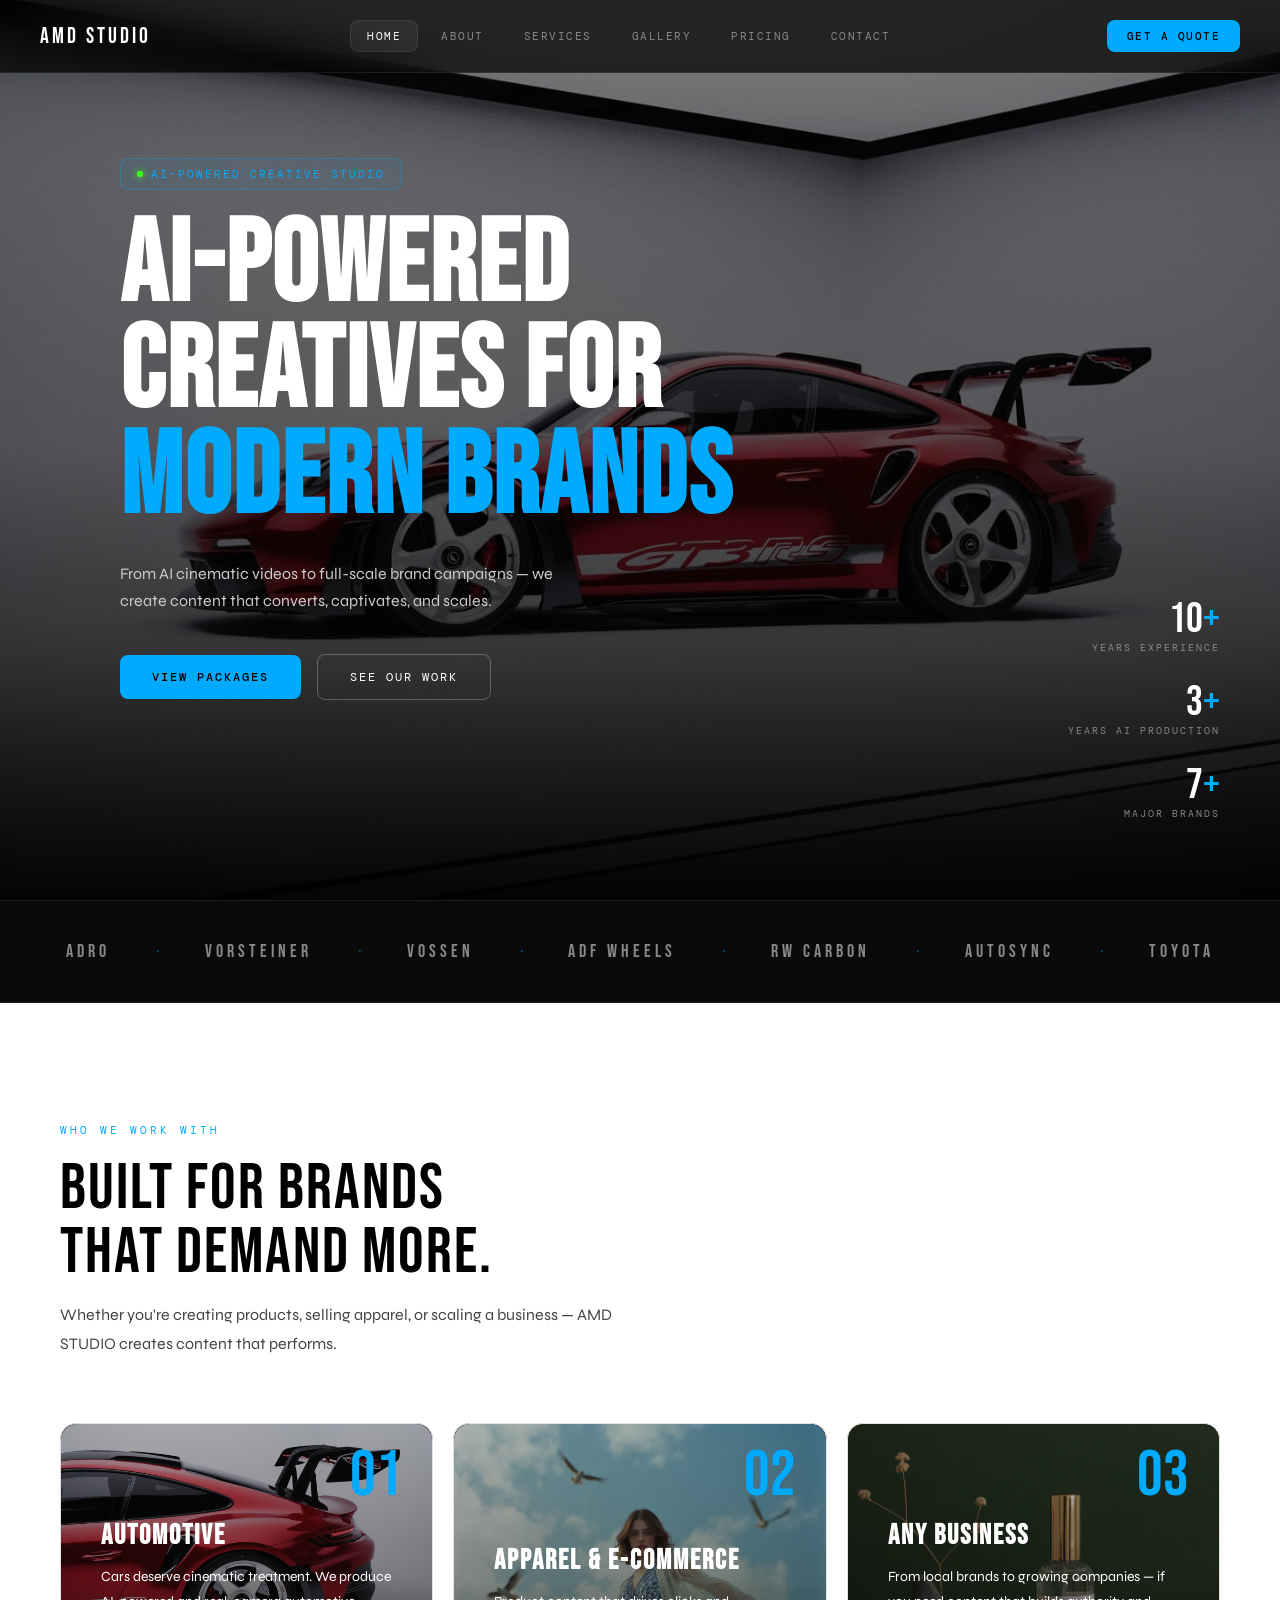
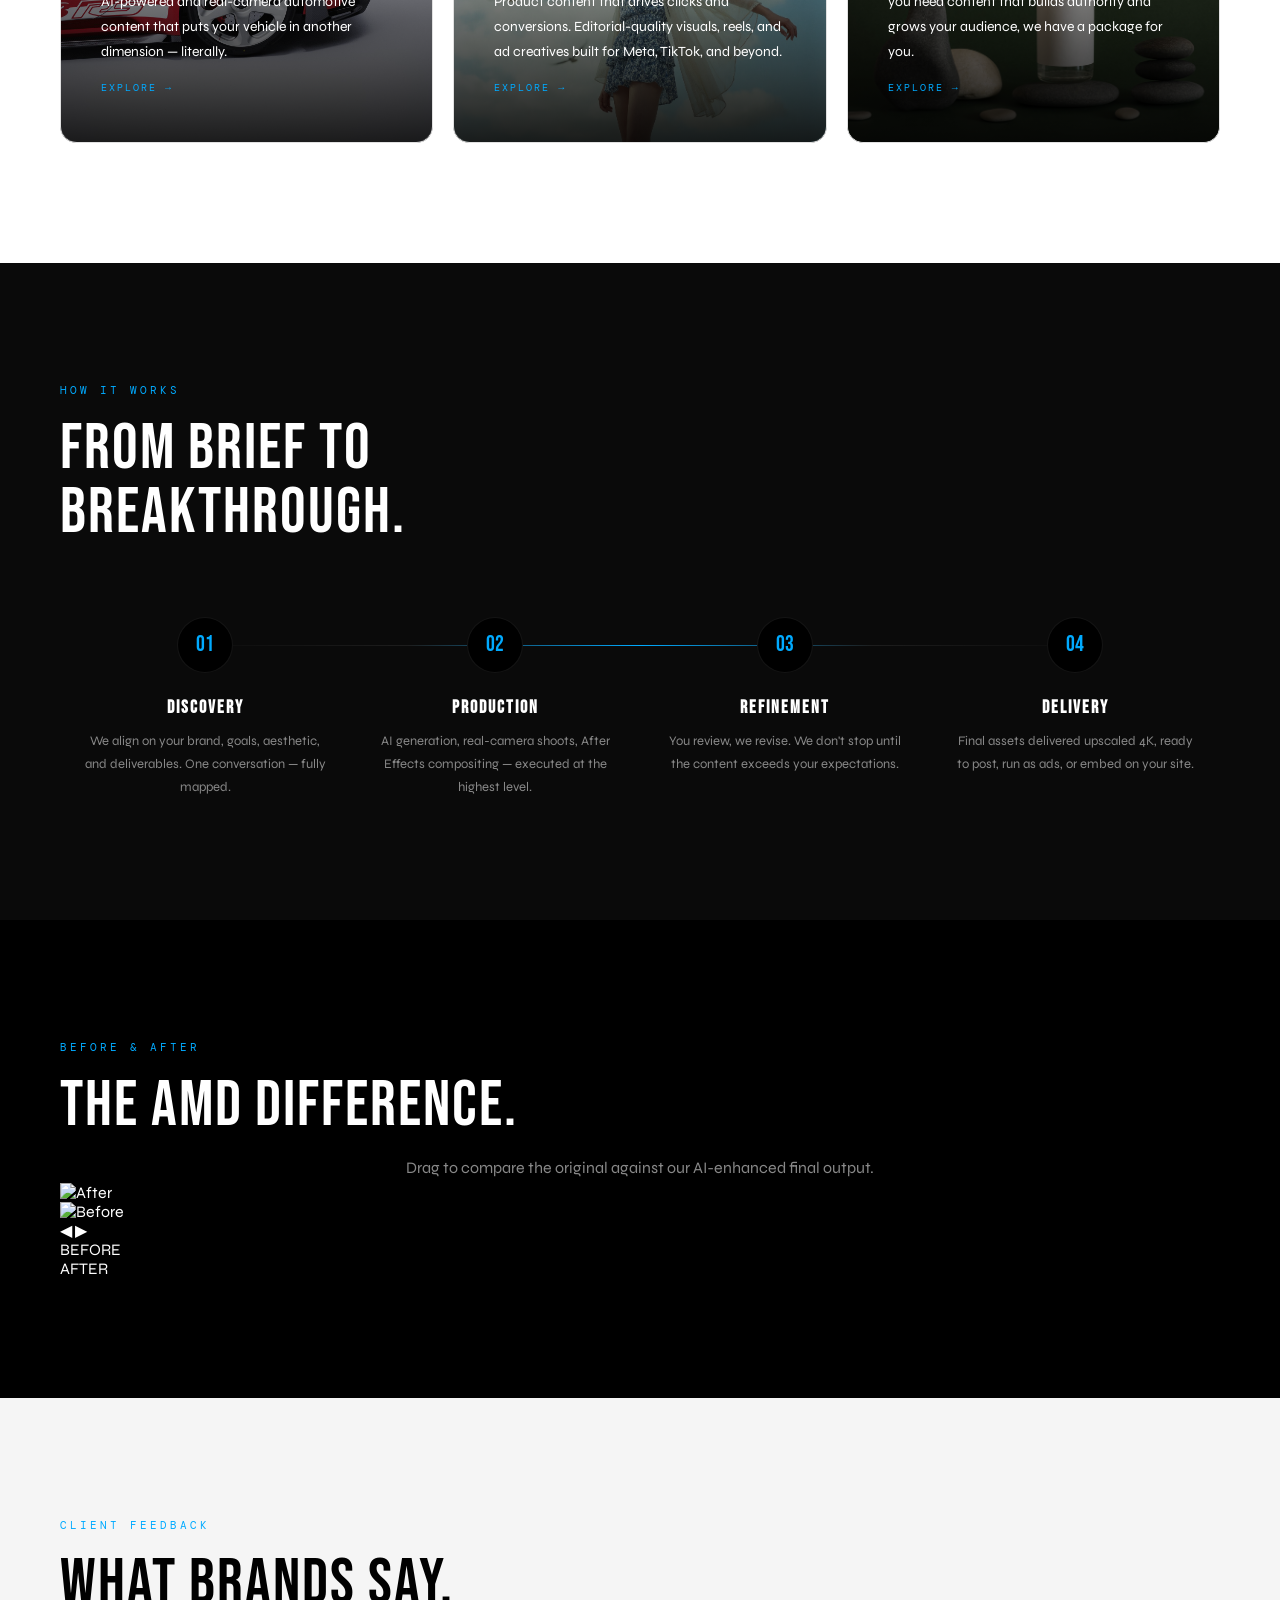
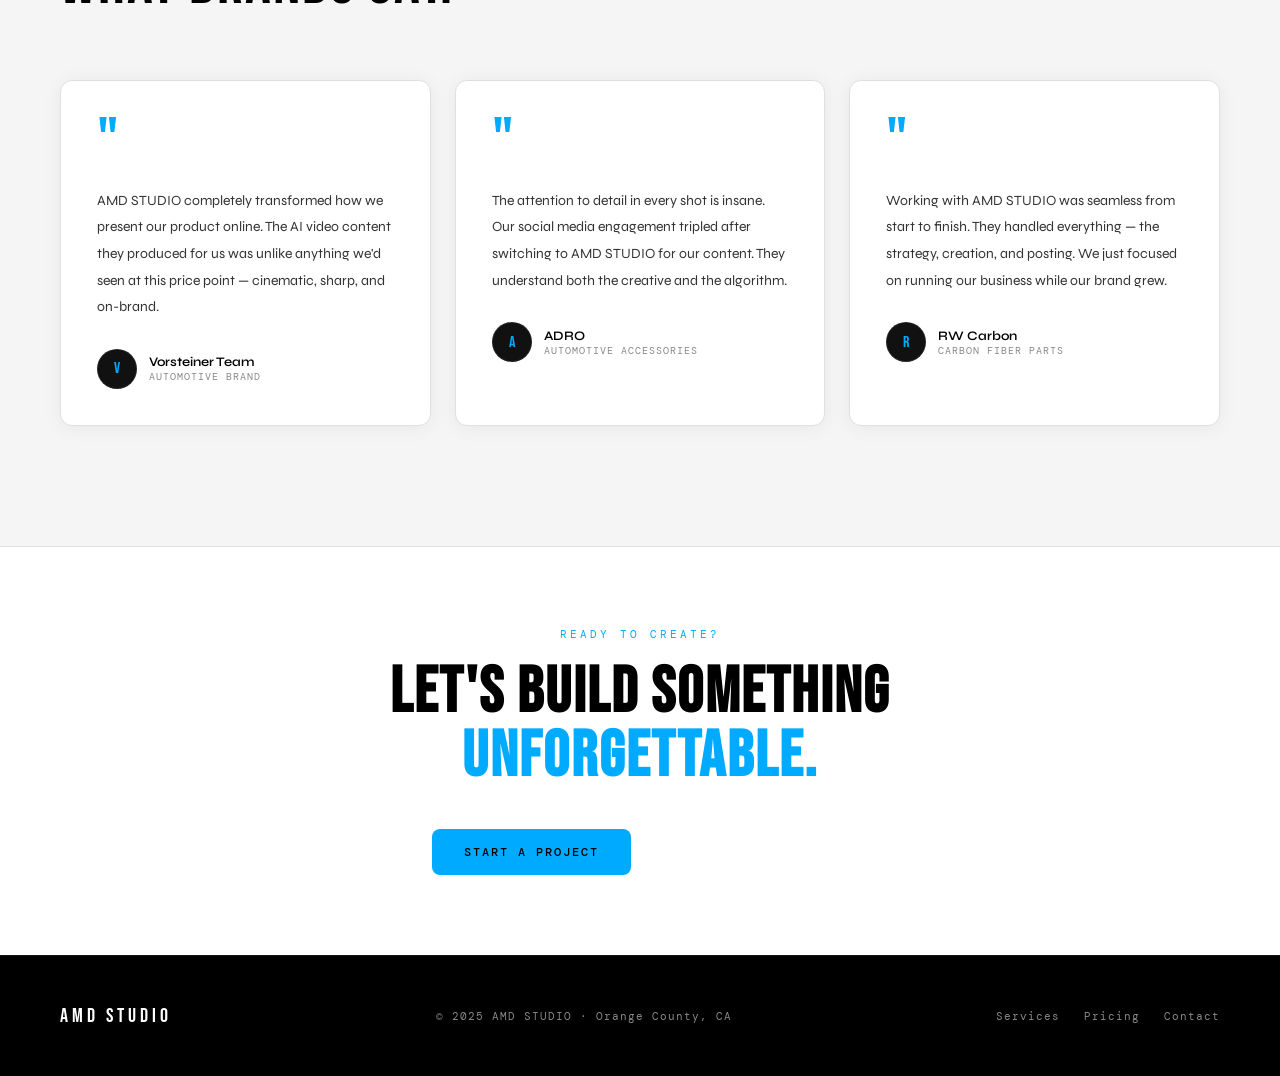
==== commit f6bdd60b: "Update index.html" ====
--- a/index.html
+++ b/index.html
@@ -141,15 +141,24 @@
     </div>
   </section>
 
-  <!-- VIDEO SHOWREEL -->
-  <section class="video-section">
-    <div class="section-label">Showreel</div>
-    <div class="section-title">Watch the work.</div>
-    <p class="section-subtitle" style="margin:16px auto 0;text-align:center;">A snapshot of what AMD STUDIO creates for brands across automotive, apparel, and beyond.</p>
-    <div class="video-wrapper">
-      <iframe width="100%" height="100%" src="https://www.youtube.com/embed/85Wl2o-aIKc" title="AMD STUDIO — 2024 Reel" frameborder="0" allow="accelerometer; autoplay; clipboard-write; encrypted-media; gyroscope; picture-in-picture" allowfullscreen style="position:absolute;inset:0;width:100%;height:100%;border-radius:12px;"></iframe>
-    </div>
-    <p class="video-note">9:16 vertical · After Effects · Upscaled 4K</p>
+  <!-- BEFORE / AFTER SLIDER -->
+  <section class="slider-section">
+    <div class="section-label">Before &amp; After</div>
+    <div class="section-title">The AMD Difference.</div>
+    <p class="section-subtitle" style="margin:16px auto 0;text-align:center;">Drag to compare the original against our AI-enhanced final output.</p>
+    <div class="ba-slider" id="baSlider">
+      <img class="ba-after" src="images/after.jpg" alt="After"/>
+      <div class="ba-before-wrap">
+        <img class="ba-before" src="images/before.jpg" alt="Before"/>
+      </div>
+      <div class="ba-handle" id="baHandle">
+        <div class="ba-line"></div>
+        <div class="ba-circle">&#9664; &#9654;</div>
+        <div class="ba-line"></div>
+      </div>
+      <div class="ba-label ba-label-before">BEFORE</div>
+      <div class="ba-label ba-label-after">AFTER</div>
+    </div>
   </section>
 
   <!-- TESTIMONIALS -->
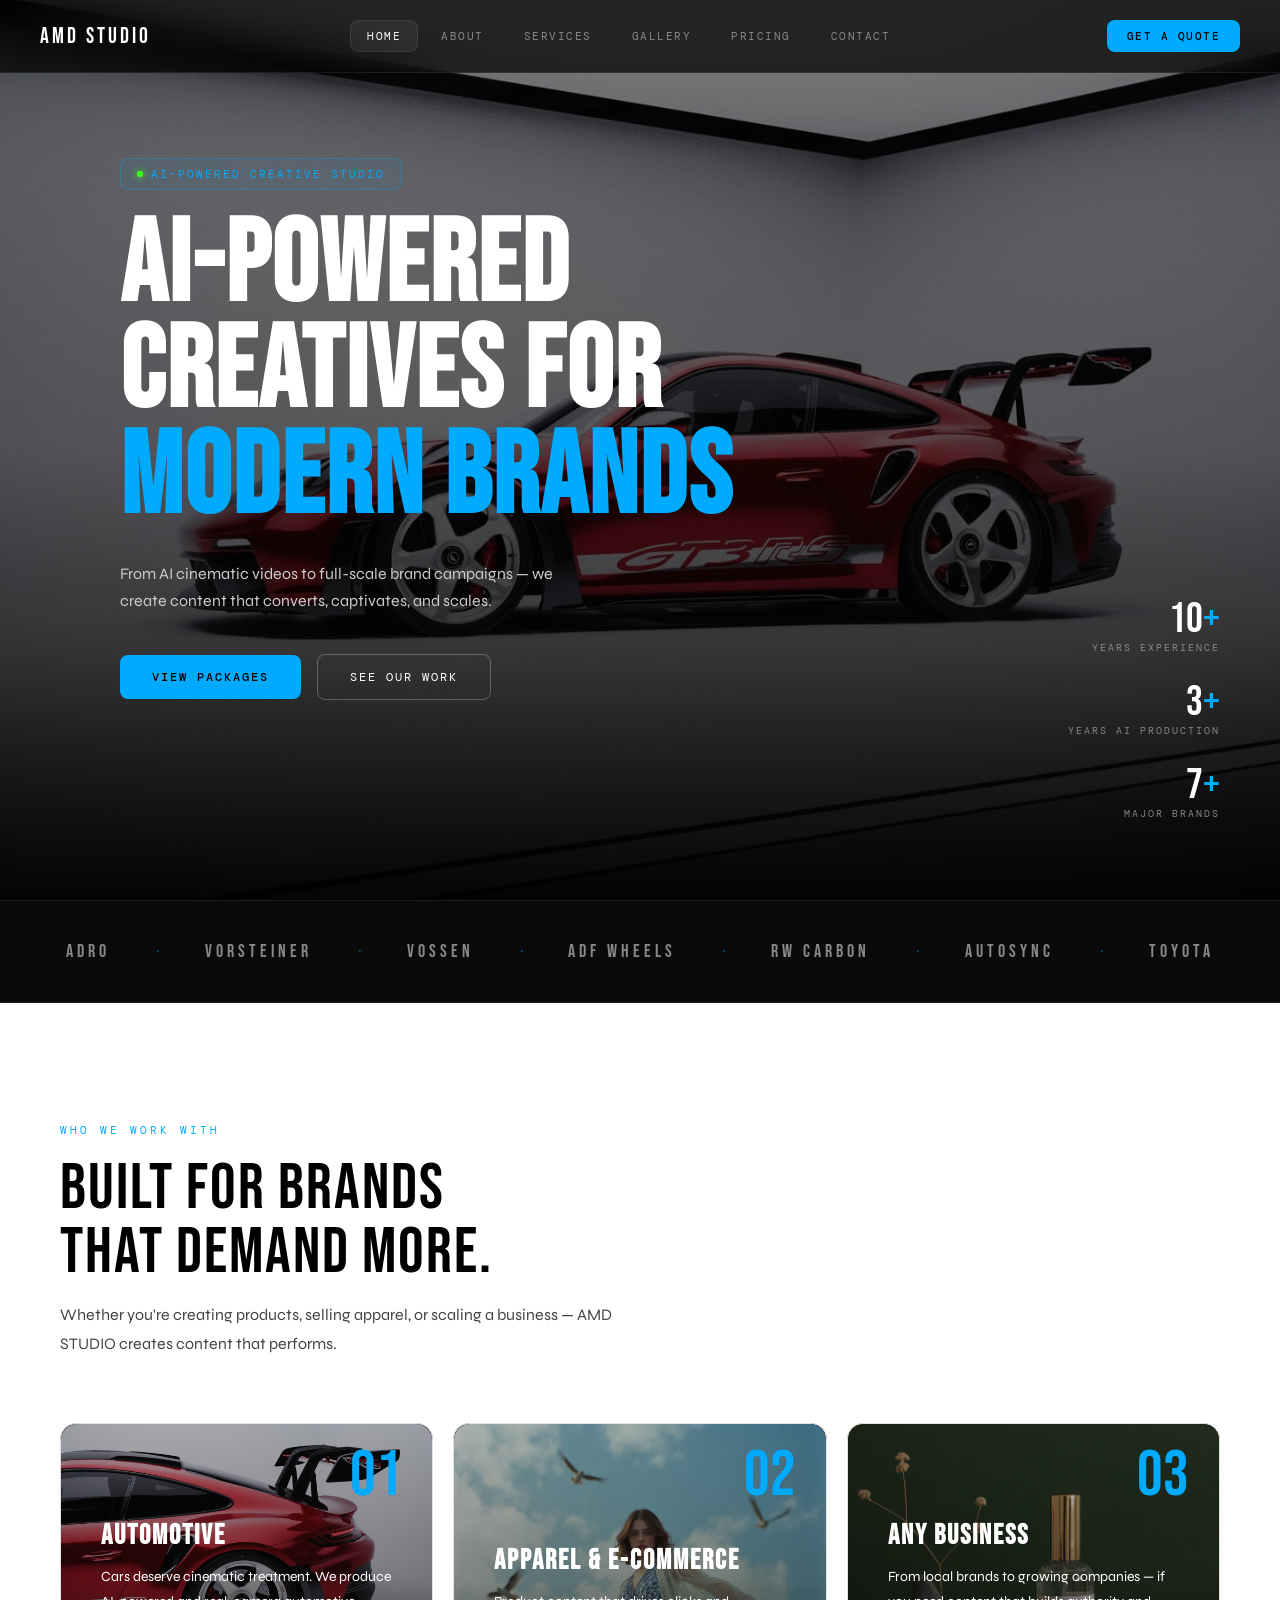
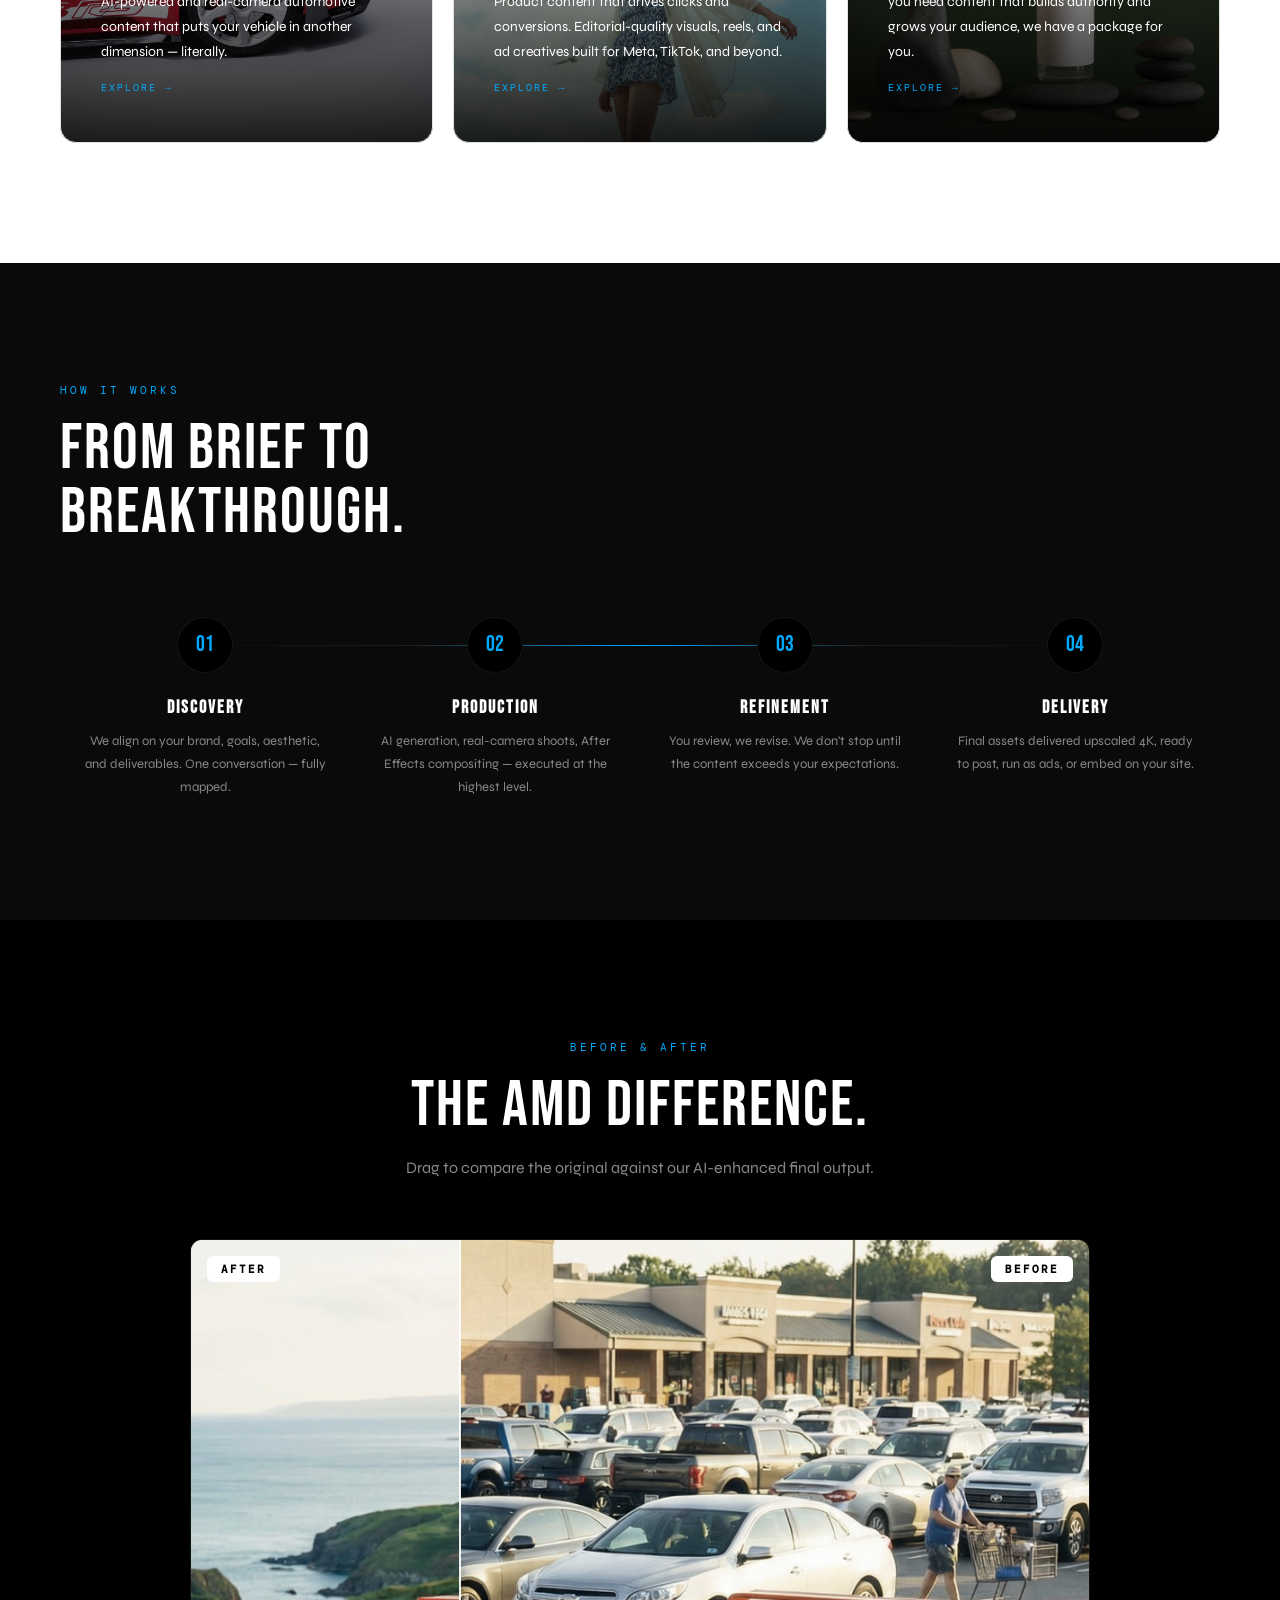
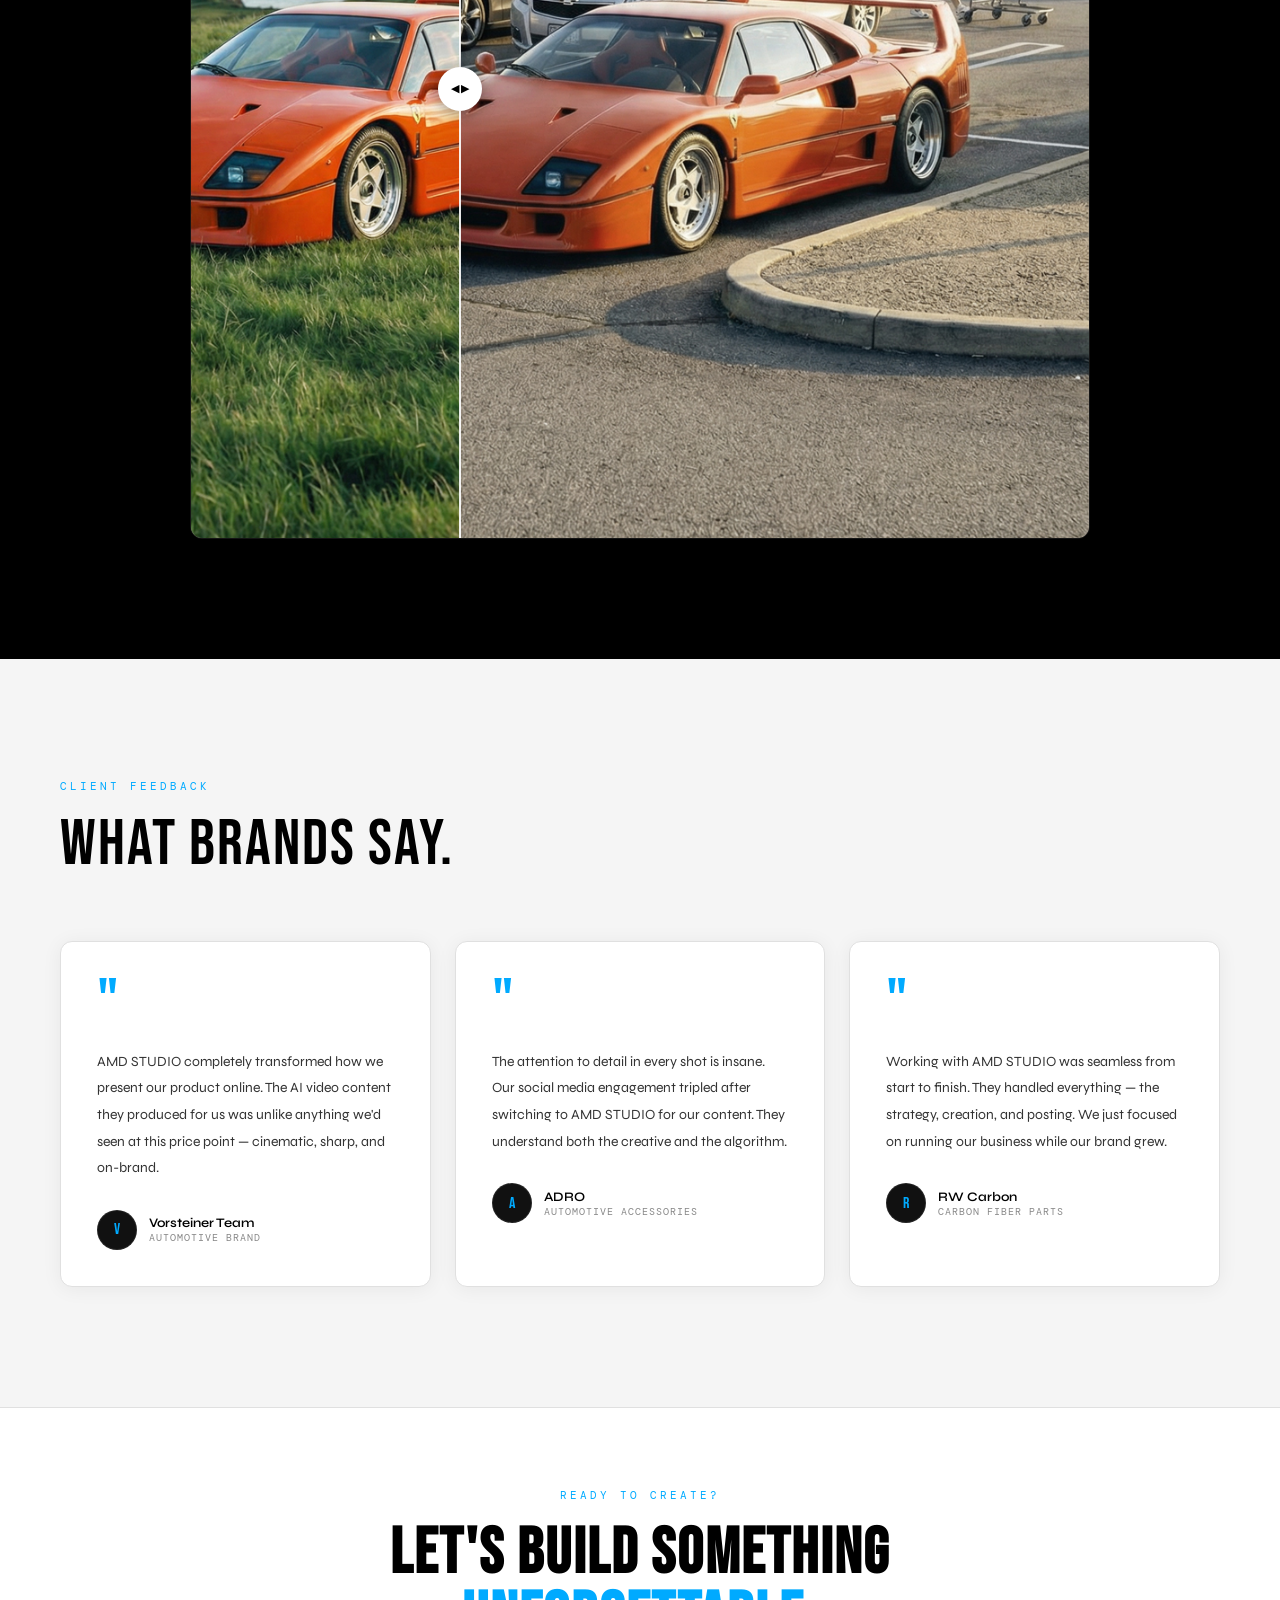
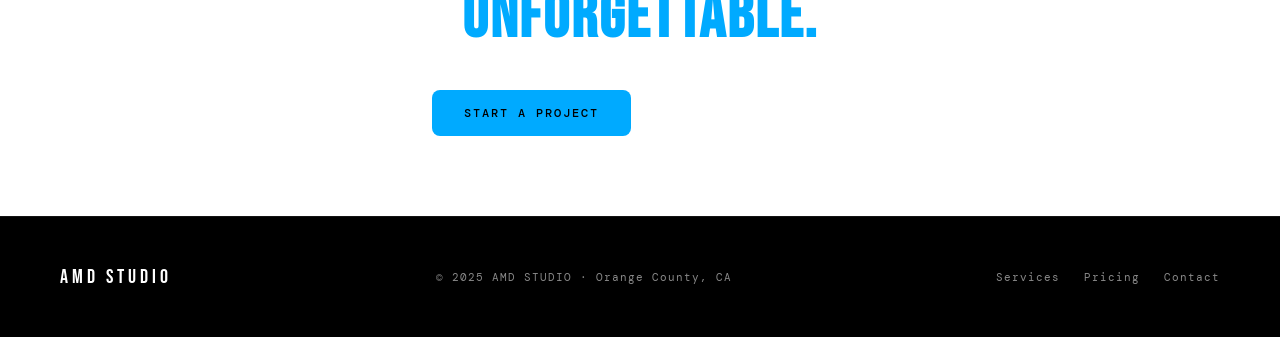
==== commit ee2396c5: "Update index.html" ====
--- a/index.html
+++ b/index.html
@@ -147,10 +147,8 @@
     <div class="section-title">The AMD Difference.</div>
     <p class="section-subtitle" style="margin:16px auto 0;text-align:center;">Drag to compare the original against our AI-enhanced final output.</p>
     <div class="ba-slider" id="baSlider">
-      <img class="ba-after" src="images/after.jpg" alt="After"/>
-      <div class="ba-before-wrap">
-        <img class="ba-before" src="images/before.jpg" alt="Before"/>
-      </div>
+      <div class="ba-before"></div>
+      <div class="ba-after-wrap" id="baAfterWrap"></div>
       <div class="ba-handle" id="baHandle">
         <div class="ba-line"></div>
         <div class="ba-circle">&#9664; &#9654;</div>
--- a/style.css
+++ b/style.css
@@ -112,6 +112,18 @@
 .play-btn:hover{background:var(--green-dim);}
 .video-label{font-family:var(--font-mono);font-size:11px;letter-spacing:2px;text-transform:uppercase;}
 .video-note{font-family:var(--font-mono);font-size:11px;color:var(--gray);margin-top:20px;letter-spacing:1px;}
+
+/* BEFORE/AFTER SLIDER */
+.slider-section{text-align:center;padding-left:40px;padding-right:40px;}
+.ba-slider{position:relative;width:100%;max-width:900px;margin:56px auto 0;overflow:hidden;border-radius:12px;border:1px solid var(--border);cursor:col-resize;user-select:none;touch-action:none;aspect-ratio:1/1;}
+.ba-before{position:absolute;inset:0;background:url(images/before.jpg) center/cover no-repeat;}
+.ba-after-wrap{position:absolute;top:0;left:0;bottom:0;width:30%;background:url(images/after.jpg) center/cover no-repeat;z-index:2;}
+.ba-handle{position:absolute;top:0;bottom:0;left:30%;z-index:3;transform:translateX(-50%);display:flex;flex-direction:column;align-items:center;pointer-events:none;}
+.ba-line{flex:1;width:2px;background:rgba(255,255,255,0.9);}
+.ba-circle{width:44px;height:44px;border-radius:50%;background:#fff;display:flex;align-items:center;justify-content:center;gap:4px;font-size:11px;color:#000;flex-shrink:0;box-shadow:0 2px 16px rgba(0,0,0,0.4);}
+.ba-label{position:absolute;top:16px;font-family:var(--font-mono);font-size:11px;letter-spacing:2px;text-transform:uppercase;padding:6px 14px;border-radius:6px;z-index:4;pointer-events:none;background:#fff;color:#000;font-weight:600;}
+.ba-label-before{right:16px;}
+.ba-label-after{left:16px;}
 
 /* TESTIMONIALS */
 .testimonials-section{}
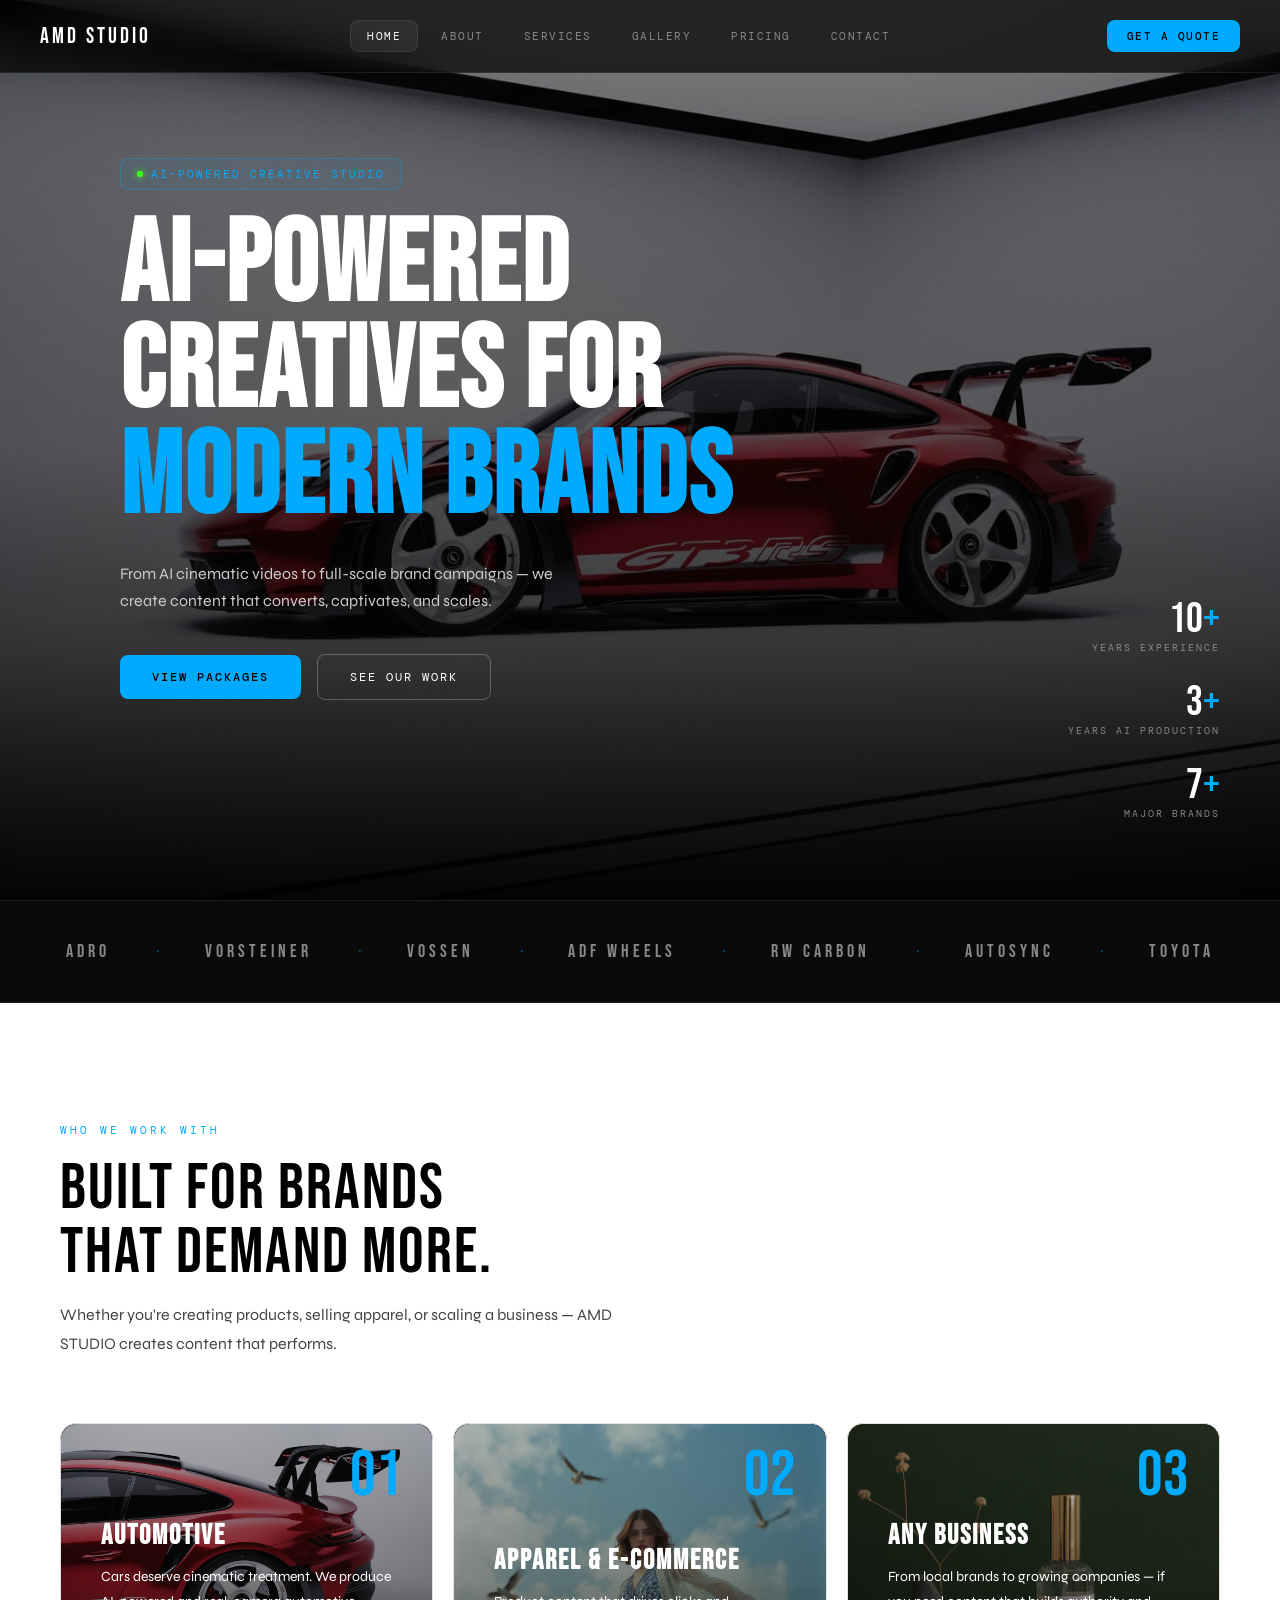
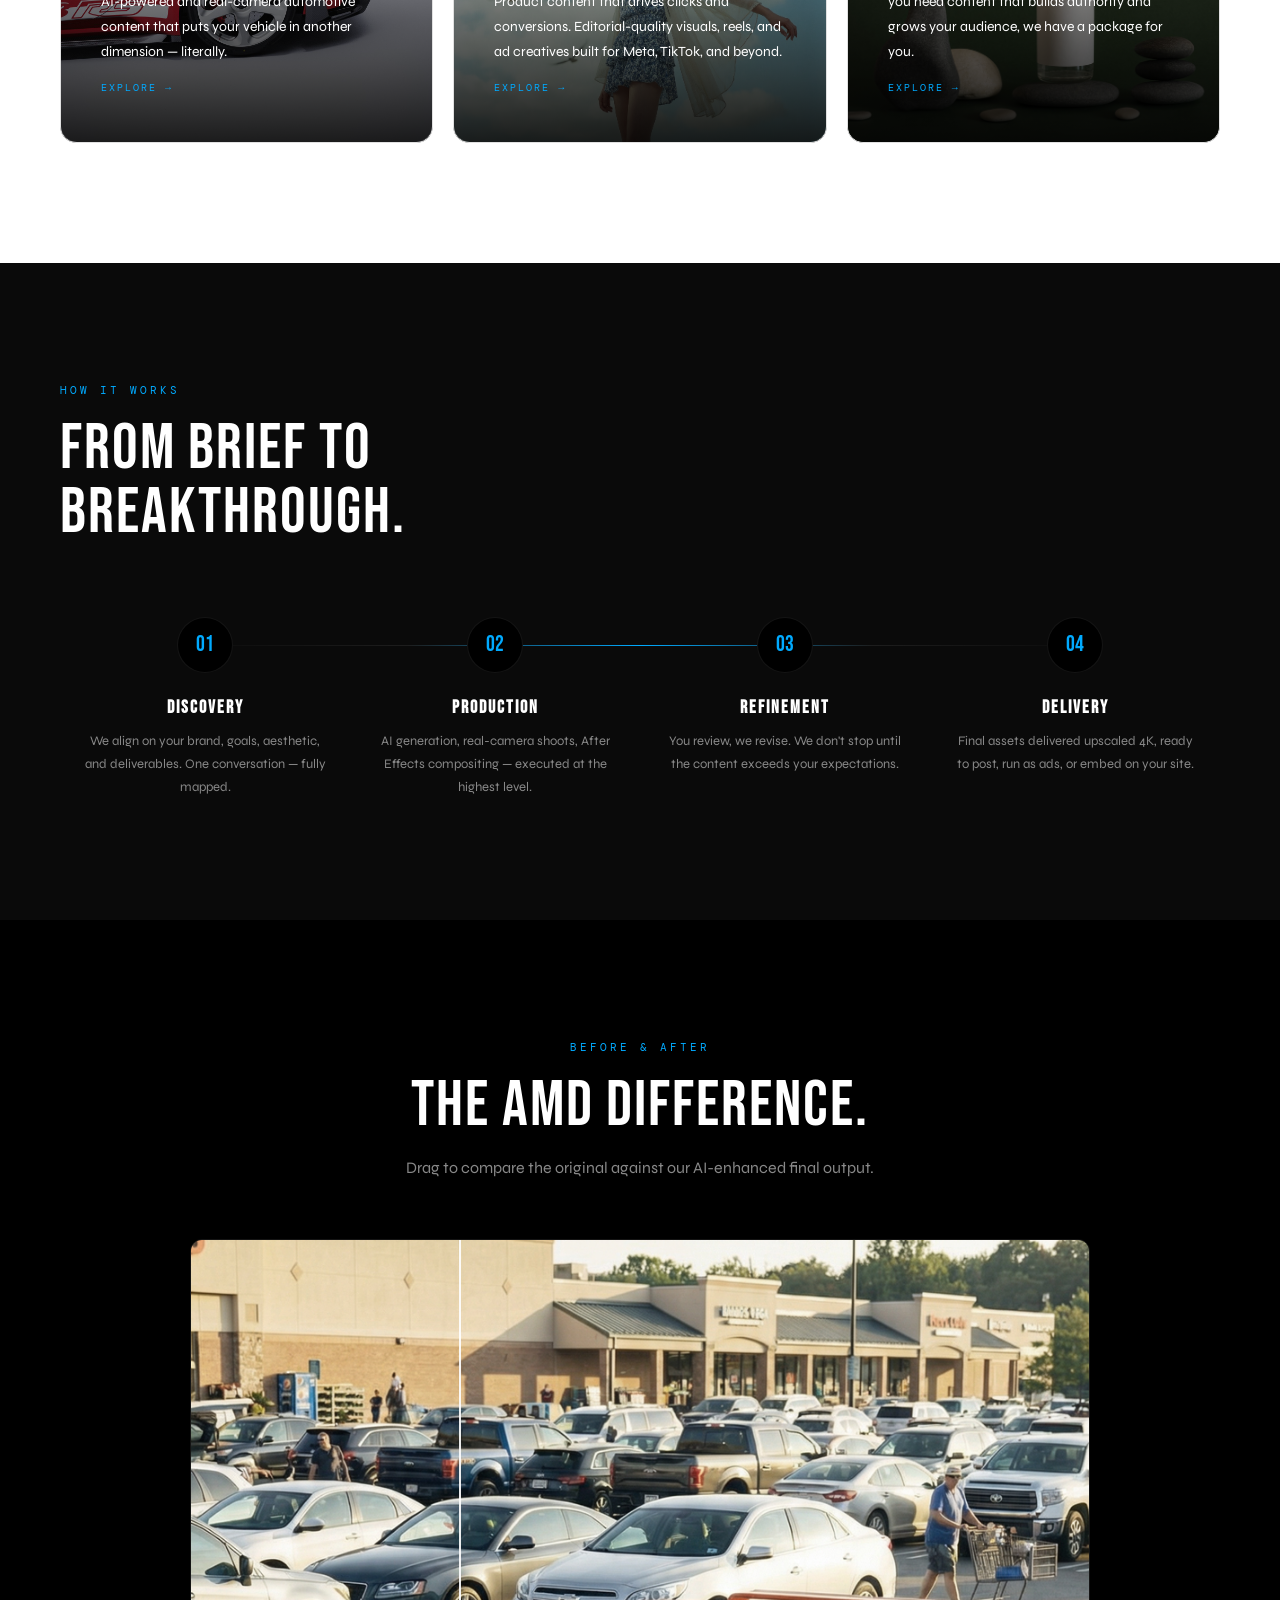
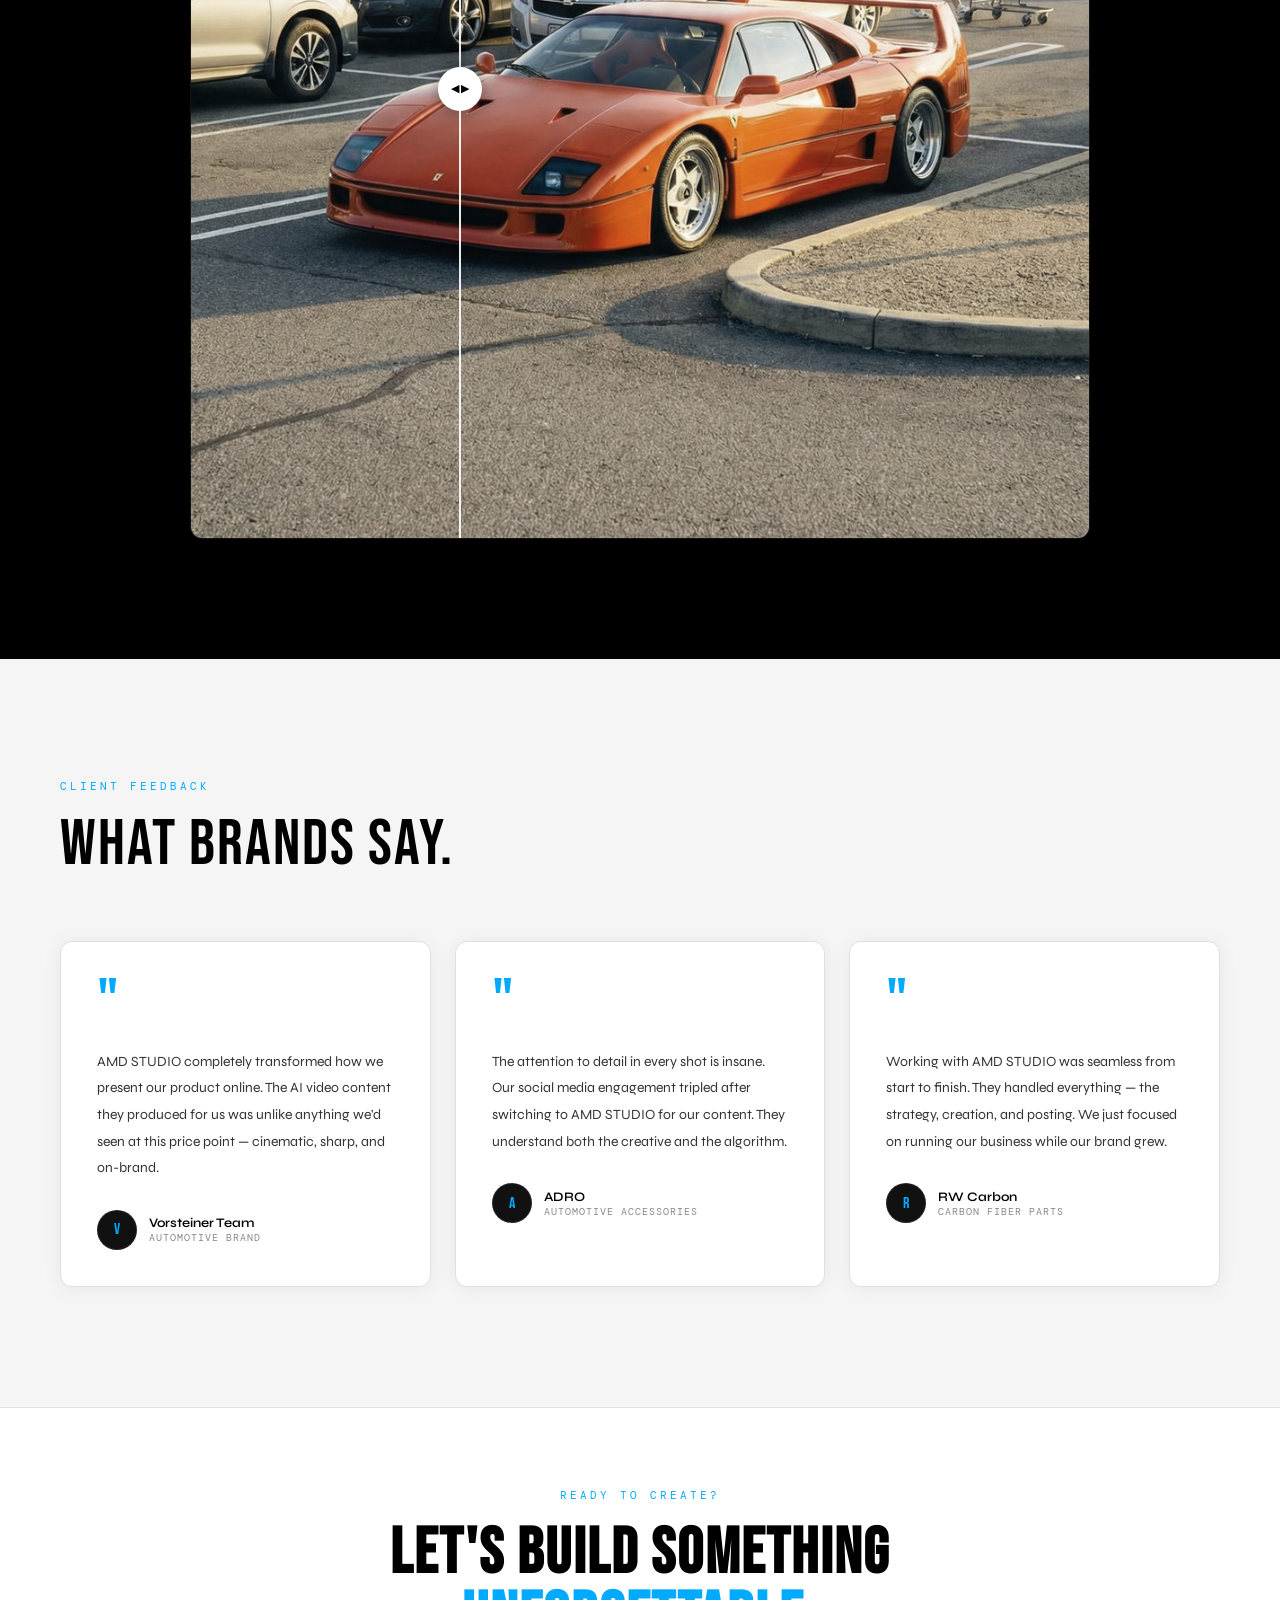
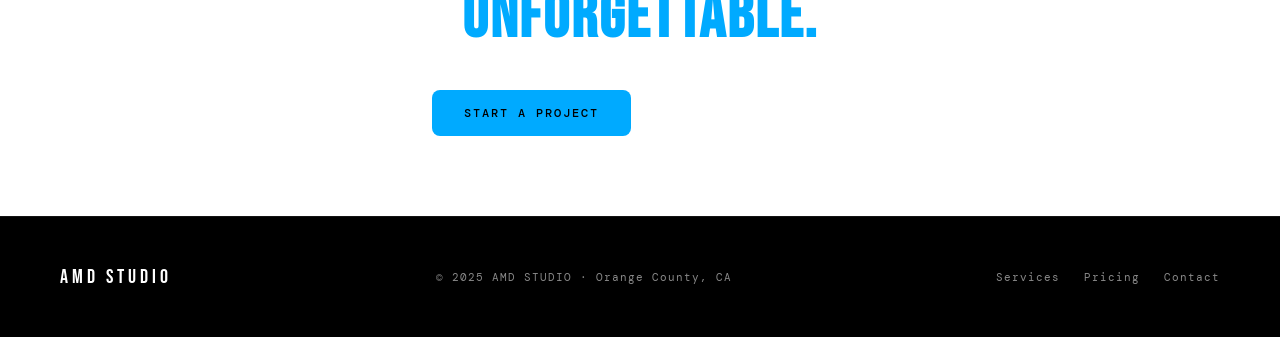
==== commit 444c93d8: "Update index.html" ====
--- a/index.html
+++ b/index.html
@@ -148,14 +148,12 @@
     <p class="section-subtitle" style="margin:16px auto 0;text-align:center;">Drag to compare the original against our AI-enhanced final output.</p>
     <div class="ba-slider" id="baSlider">
       <div class="ba-before"></div>
-      <div class="ba-after-wrap" id="baAfterWrap"></div>
+      <div class="ba-after" id="baAfter"></div>
       <div class="ba-handle" id="baHandle">
         <div class="ba-line"></div>
         <div class="ba-circle">&#9664; &#9654;</div>
         <div class="ba-line"></div>
       </div>
-      <div class="ba-label ba-label-before">BEFORE</div>
-      <div class="ba-label ba-label-after">AFTER</div>
     </div>
   </section>
 
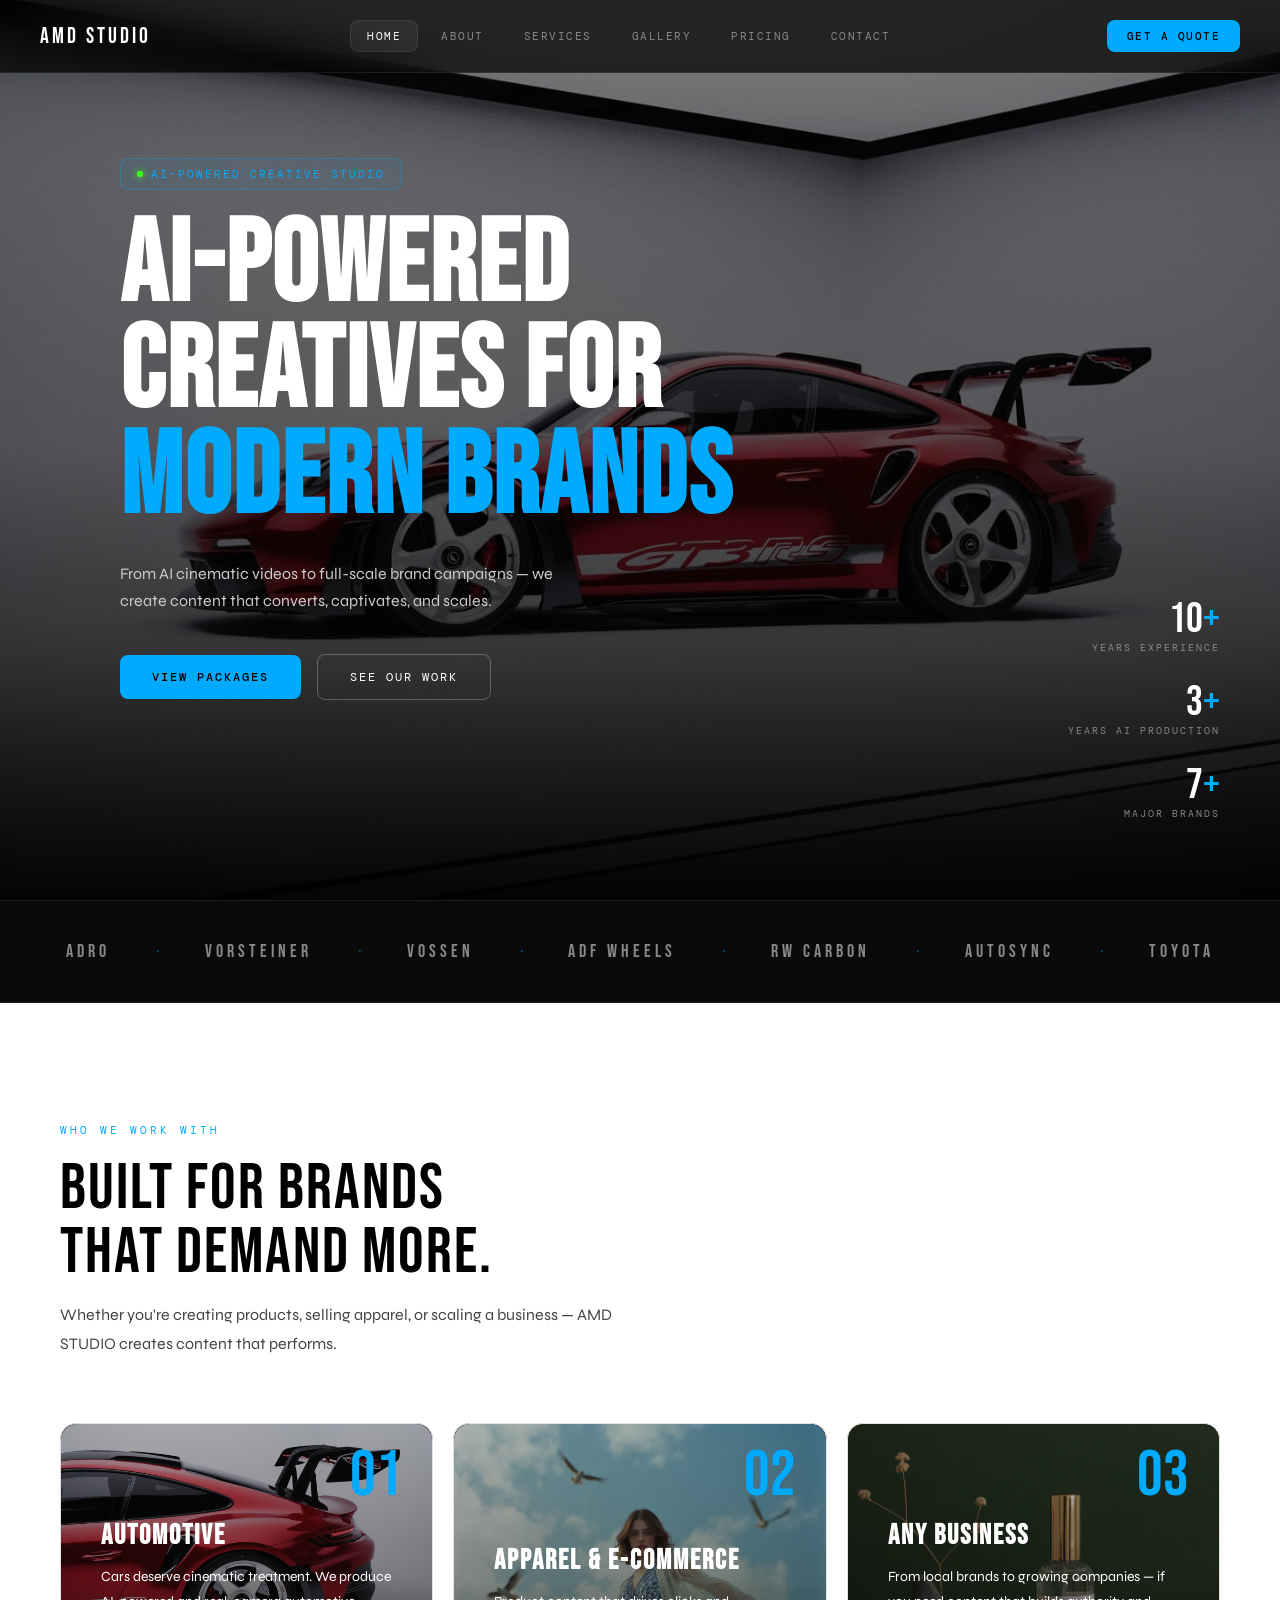
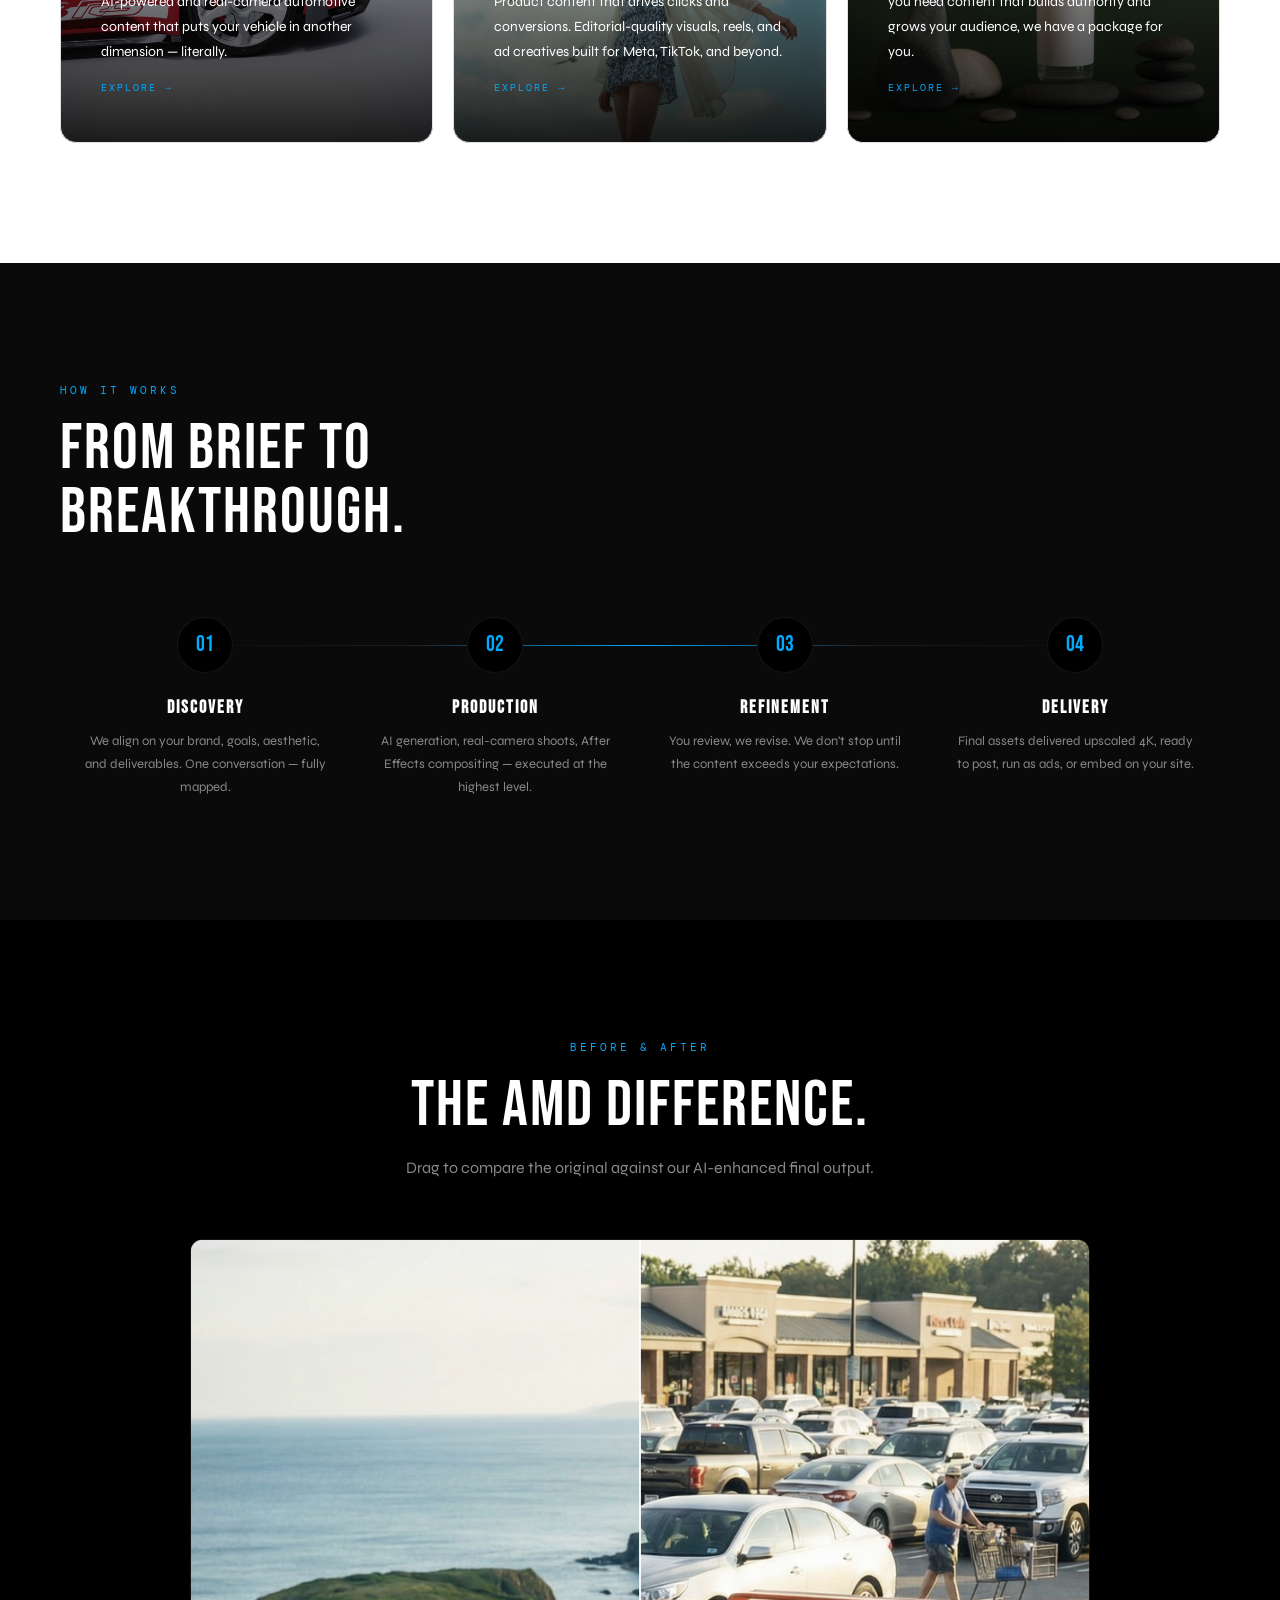
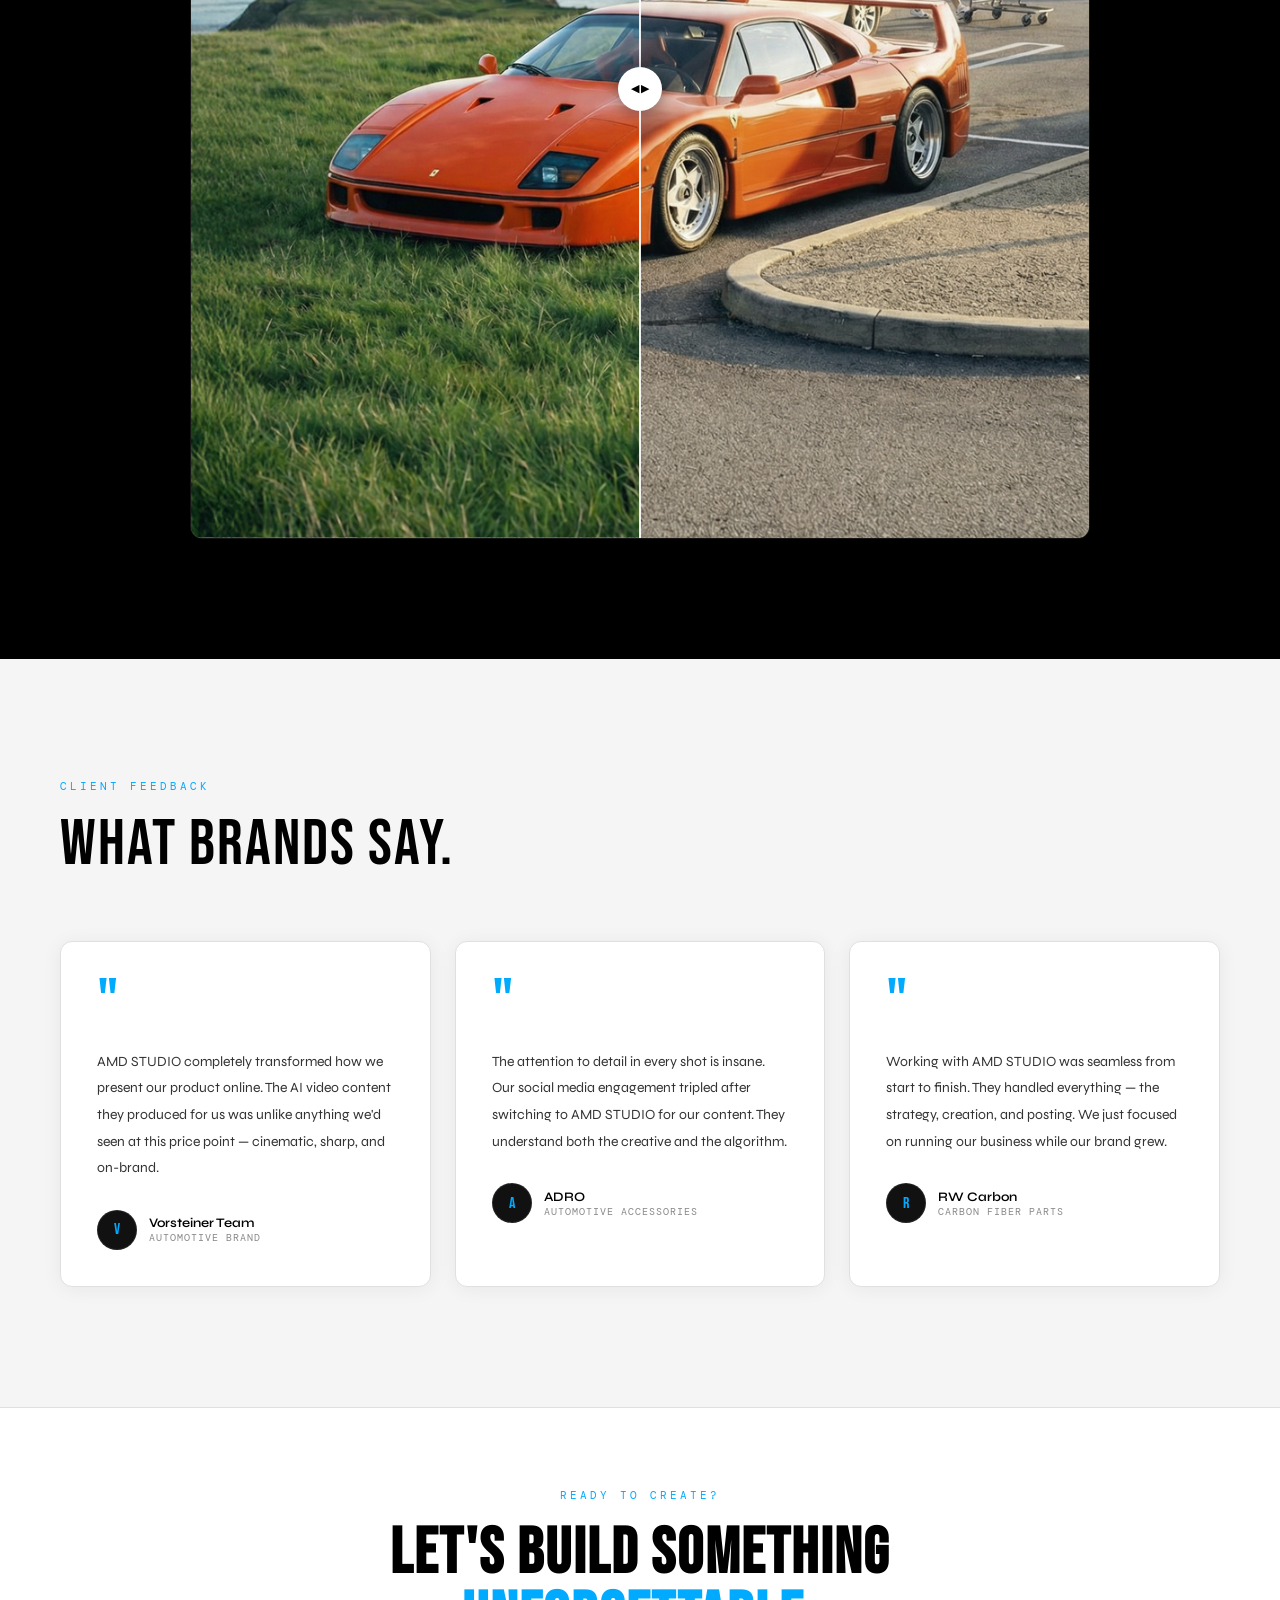
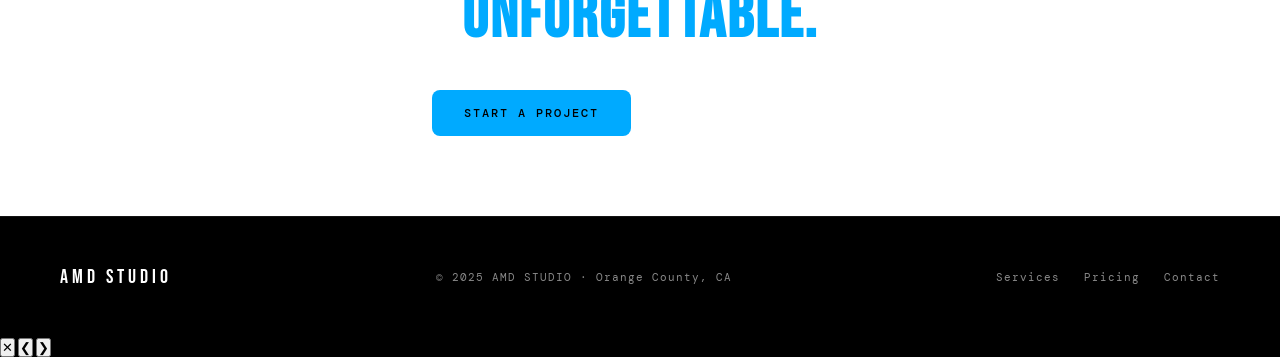
==== commit dbfd511c: "Update index.html" ====
--- a/index.html
+++ b/index.html
@@ -46,24 +46,24 @@
       </video>
     </div>
     <div class="hero-content">
-      <div class="hero-tag">AI-Powered Creative Studio</div>
-      <h1>AI-Powered<br/>Creatives for<br/><em>Modern Brands</em></h1>
-      <p class="hero-sub">From AI cinematic videos to full-scale brand campaigns — we create content that converts, captivates, and scales.</p>
+      <div class="hero-tag" id="cms-hero-tag">AI-Powered Creative Studio</div>
+      <h1 id="cms-hero-title">AI-Powered<br/>Creatives for<br/><em>Modern Brands</em></h1>
+      <p class="hero-sub" id="cms-hero-sub">From AI cinematic videos to full-scale brand campaigns — we create content that converts, captivates, and scales.</p>
       <div class="hero-actions">
         <button class="btn-primary" onclick="goTo('pricing')">View Packages</button>
         <button class="btn-ghost" onclick="goTo('gallery')">See Our Work</button>
       </div>
     </div>
     <div class="hero-stats">
-      <div class="stat-item"><div class="stat-num">10<span>+</span></div><div class="stat-label">Years Experience</div></div>
-      <div class="stat-item"><div class="stat-num">3<span>+</span></div><div class="stat-label">Years AI Production</div></div>
-      <div class="stat-item"><div class="stat-num">7<span>+</span></div><div class="stat-label">Major Brands</div></div>
+      <div class="stat-item"><div class="stat-num" id="cms-stat1-num">10<span>+</span></div><div class="stat-label" id="cms-stat1-label">Years Experience</div></div>
+      <div class="stat-item"><div class="stat-num" id="cms-stat2-num">3<span>+</span></div><div class="stat-label" id="cms-stat2-label">Years AI Production</div></div>
+      <div class="stat-item"><div class="stat-num" id="cms-stat3-num">7<span>+</span></div><div class="stat-label" id="cms-stat3-label">Major Brands</div></div>
     </div>
   </section>
 
   <!-- BRAND STRIP -->
   <div class="brand-strip">
-    <div class="brand-track">
+    <div class="brand-track" id="cms-brand-track">
       <span class="brand-item">ADRO</span>
       <span class="brand-sep">·</span>
       <span class="brand-item">Vorsteiner</span>
@@ -82,32 +82,32 @@
 
   <!-- WHO IT'S FOR -->
   <section class="section-white">
-    <div class="section-label">Who We Work With</div>
-    <div class="section-title">Built for brands<br/>that demand more.</div>
-    <p class="section-subtitle">Whether you're creating products, selling apparel, or scaling a business — AMD STUDIO creates content that performs.</p>
+    <div class="section-label" id="cms-for-label">Who We Work With</div>
+    <div class="section-title" id="cms-for-title">Built for brands<br/>that demand more.</div>
+    <p class="section-subtitle" id="cms-for-subtitle">Whether you're creating products, selling apparel, or scaling a business — AMD STUDIO creates content that performs.</p>
     <div class="for-grid">
       <div class="for-card" onclick="goTo('niche-automotive')">
-        <div class="for-card-bg" style="background-image:url(images/card-automotive.jpg);background-size:cover;background-position:center;"></div>
+        <div class="for-card-bg" id="cms-card1-bg" style="background-image:url(images/card-automotive.jpg);background-size:cover;background-position:center;"></div>
         <div class="for-card-overlay"></div>
         <span class="for-num">01</span>
-        <h3>Automotive</h3>
-        <p>Cars deserve cinematic treatment. We produce AI-powered and real-camera automotive content that puts your vehicle in another dimension — literally.</p>
+        <h3 id="cms-card1-title">Automotive</h3>
+        <p id="cms-card1-desc">Cars deserve cinematic treatment. We produce AI-powered and real-camera automotive content that puts your vehicle in another dimension — literally.</p>
         <span class="for-card-cta">Explore →</span>
       </div>
       <div class="for-card" onclick="goTo('niche-apparel')">
-        <div class="for-card-bg niche-apparel-img" style="background-image:url(images/card-apparel.webp);background-size:cover;background-position:center top;"></div>
+        <div class="for-card-bg niche-apparel-img" id="cms-card2-bg" style="background-image:url(images/card-apparel.webp);background-size:cover;background-position:center top;"></div>
         <div class="for-card-overlay"></div>
         <span class="for-num">02</span>
-        <h3>Apparel & E-Commerce</h3>
-        <p>Product content that drives clicks and conversions. Editorial-quality visuals, reels, and ad creatives built for Meta, TikTok, and beyond.</p>
+        <h3 id="cms-card2-title">Apparel & E-Commerce</h3>
+        <p id="cms-card2-desc">Product content that drives clicks and conversions. Editorial-quality visuals, reels, and ad creatives built for Meta, TikTok, and beyond.</p>
         <span class="for-card-cta">Explore →</span>
       </div>
       <div class="for-card" onclick="goTo('niche-business')">
-        <div class="for-card-bg" style="background-image:url(images/card-business.jpg);background-size:cover;background-position:center;"></div>
+        <div class="for-card-bg" id="cms-card3-bg" style="background-image:url(images/card-business.jpg);background-size:cover;background-position:center;"></div>
         <div class="for-card-overlay"></div>
         <span class="for-num">03</span>
-        <h3>Any Business</h3>
-        <p>From local brands to growing companies — if you need content that builds authority and grows your audience, we have a package for you.</p>
+        <h3 id="cms-card3-title">Any Business</h3>
+        <p id="cms-card3-desc">From local brands to growing companies — if you need content that builds authority and grows your audience, we have a package for you.</p>
         <span class="for-card-cta">Explore →</span>
       </div>
     </div>
@@ -115,39 +115,39 @@
 
   <!-- PROCESS -->
   <section class="process-section">
-    <div class="section-label">How It Works</div>
-    <div class="section-title">From brief to<br/>breakthrough.</div>
+    <div class="section-label" id="cms-process-label">How It Works</div>
+    <div class="section-title" id="cms-process-title">From brief to<br/>breakthrough.</div>
     <div class="process-steps">
       <div class="step">
         <div class="step-num">01</div>
-        <h4>Discovery</h4>
-        <p>We align on your brand, goals, aesthetic, and deliverables. One conversation — fully mapped.</p>
+        <h4 id="cms-step1-title">Discovery</h4>
+        <p id="cms-step1-desc">We align on your brand, goals, aesthetic, and deliverables. One conversation — fully mapped.</p>
       </div>
       <div class="step">
         <div class="step-num">02</div>
-        <h4>Production</h4>
-        <p>AI generation, real-camera shoots, After Effects compositing — executed at the highest level.</p>
+        <h4 id="cms-step2-title">Production</h4>
+        <p id="cms-step2-desc">AI generation, real-camera shoots, After Effects compositing — executed at the highest level.</p>
       </div>
       <div class="step">
         <div class="step-num">03</div>
-        <h4>Refinement</h4>
-        <p>You review, we revise. We don't stop until the content exceeds your expectations.</p>
+        <h4 id="cms-step3-title">Refinement</h4>
+        <p id="cms-step3-desc">You review, we revise. We don't stop until the content exceeds your expectations.</p>
       </div>
       <div class="step">
         <div class="step-num">04</div>
-        <h4>Delivery</h4>
-        <p>Final assets delivered upscaled 4K, ready to post, run as ads, or embed on your site.</p>
+        <h4 id="cms-step4-title">Delivery</h4>
+        <p id="cms-step4-desc">Final assets delivered upscaled 4K, ready to post, run as ads, or embed on your site.</p>
       </div>
     </div>
   </section>
 
   <!-- BEFORE / AFTER SLIDER -->
   <section class="slider-section">
-    <div class="section-label">Before &amp; After</div>
-    <div class="section-title">The AMD Difference.</div>
-    <p class="section-subtitle" style="margin:16px auto 0;text-align:center;">Drag to compare the original against our AI-enhanced final output.</p>
+    <div class="section-label" id="cms-slider-label">Before &amp; After</div>
+    <div class="section-title" id="cms-slider-title">The AMD Difference.</div>
+    <p class="section-subtitle" id="cms-slider-subtitle" style="margin:16px auto 0;text-align:center;">Drag to compare the original against our AI-enhanced final output.</p>
     <div class="ba-slider" id="baSlider">
-      <div class="ba-before"></div>
+      <div class="ba-before" id="cms-ba-before"></div>
       <div class="ba-after" id="baAfter"></div>
       <div class="ba-handle" id="baHandle">
         <div class="ba-line"></div>
@@ -164,26 +164,26 @@
     <div class="testimonials-grid">
       <div class="testimonial-card">
         <div class="quote-mark">"</div>
-        <p class="testimonial-text">AMD STUDIO completely transformed how we present our product online. The AI video content they produced for us was unlike anything we'd seen at this price point — cinematic, sharp, and on-brand.</p>
+        <p class="testimonial-text" id="cms-t1-quote">AMD STUDIO completely transformed how we present our product online. The AI video content they produced for us was unlike anything we'd seen at this price point — cinematic, sharp, and on-brand.</p>
         <div class="testimonial-author">
-          <div class="author-avatar">V</div>
-          <div><div class="author-name">Vorsteiner Team</div><div class="author-role">Automotive Brand</div></div>
+          <div class="author-avatar" id="cms-t1-avatar">V</div>
+          <div><div class="author-name" id="cms-t1-name">Vorsteiner Team</div><div class="author-role" id="cms-t1-role">Automotive Brand</div></div>
         </div>
       </div>
       <div class="testimonial-card">
         <div class="quote-mark">"</div>
-        <p class="testimonial-text">The attention to detail in every shot is insane. Our social media engagement tripled after switching to AMD STUDIO for our content. They understand both the creative and the algorithm.</p>
+        <p class="testimonial-text" id="cms-t2-quote">The attention to detail in every shot is insane. Our social media engagement tripled after switching to AMD STUDIO for our content. They understand both the creative and the algorithm.</p>
         <div class="testimonial-author">
-          <div class="author-avatar">A</div>
-          <div><div class="author-name">ADRO</div><div class="author-role">Automotive Accessories</div></div>
+          <div class="author-avatar" id="cms-t2-avatar">A</div>
+          <div><div class="author-name" id="cms-t2-name">ADRO</div><div class="author-role" id="cms-t2-role">Automotive Accessories</div></div>
         </div>
       </div>
       <div class="testimonial-card">
         <div class="quote-mark">"</div>
-        <p class="testimonial-text">Working with AMD STUDIO was seamless from start to finish. They handled everything — the strategy, creation, and posting. We just focused on running our business while our brand grew.</p>
+        <p class="testimonial-text" id="cms-t3-quote">Working with AMD STUDIO was seamless from start to finish. They handled everything — the strategy, creation, and posting. We just focused on running our business while our brand grew.</p>
         <div class="testimonial-author">
-          <div class="author-avatar">R</div>
-          <div><div class="author-name">RW Carbon</div><div class="author-role">Carbon Fiber Parts</div></div>
+          <div class="author-avatar" id="cms-t3-avatar">R</div>
+          <div><div class="author-name" id="cms-t3-name">RW Carbon</div><div class="author-role" id="cms-t3-role">Carbon Fiber Parts</div></div>
         </div>
       </div>
     </div>
@@ -214,19 +214,19 @@
 <div class="page" id="page-about">
   <div class="about-hero">
     <div>
-      <div class="section-label">The Studio</div>
-      <h1 class="about-headline">10 Years.<br/>One<br/><em>Vision.</em></h1>
+      <div class="section-label" id="cms-about-label">The Studio</div>
+      <h1 class="about-headline" id="cms-about-headline">10 Years.<br/>One<br/><em>Vision.</em></h1>
     </div>
     <div class="about-body">
-      <p>AMD STUDIO is an AI-powered creative agency based in <strong>Orange County, CA</strong>, built on a decade of hands-on experience in media production, content strategy, and brand storytelling.</p>
-      <p>Founded by a creator who has spent <strong>10 years in media and content production</strong> — and the last 3 years at the forefront of AI-generated content — AMD STUDIO exists at the intersection of technical precision and visual artistry.</p>
-      <p>What started as a deep passion for automotive photography evolved into a full-service creative operation. As AI tools began reshaping the production landscape, AMD STUDIO was already ahead of the curve — actively integrating the latest models, software, and workflows to produce content that was faster, more scalable, and more visually powerful than traditional methods alone could achieve.</p>
-      <p>Today, AMD STUDIO serves automotive brands, apparel companies, and growth-focused businesses that refuse to settle for average content. Every project is approached with the same standard: <strong>world-class execution, delivered on time, built to perform.</strong></p>
+      <p id="cms-about-p1">AMD STUDIO is an AI-powered creative agency based in <strong>Orange County, CA</strong>, built on a decade of hands-on experience in media production, content strategy, and brand storytelling.</p>
+      <p id="cms-about-p2">Founded by a creator who has spent <strong>10 years in media and content production</strong> — and the last 3 years at the forefront of AI-generated content — AMD STUDIO exists at the intersection of technical precision and visual artistry.</p>
+      <p id="cms-about-p3">What started as a deep passion for automotive photography evolved into a full-service creative operation. As AI tools began reshaping the production landscape, AMD STUDIO was already ahead of the curve — actively integrating the latest models, software, and workflows to produce content that was faster, more scalable, and more visually powerful than traditional methods alone could achieve.</p>
+      <p id="cms-about-p4">Today, AMD STUDIO serves automotive brands, apparel companies, and growth-focused businesses that refuse to settle for average content. Every project is approached with the same standard: <strong>world-class execution, delivered on time, built to perform.</strong></p>
       <div class="about-highlights">
-        <div class="highlight-box"><h4>10+</h4><span>Years in Media & Content</span></div>
-        <div class="highlight-box"><h4>3+</h4><span>Years AI Production</span></div>
-        <div class="highlight-box"><h4>4K</h4><span>Every Deliverable Upscaled</span></div>
-        <div class="highlight-box"><h4>7+</h4><span>Trusted Brand Partners</span></div>
+        <div class="highlight-box"><h4 id="cms-about-stat1-num">10+</h4><span id="cms-about-stat1-label">Years in Media & Content</span></div>
+        <div class="highlight-box"><h4 id="cms-about-stat2-num">3+</h4><span id="cms-about-stat2-label">Years AI Production</span></div>
+        <div class="highlight-box"><h4 id="cms-about-stat3-num">4K</h4><span id="cms-about-stat3-label">Every Deliverable Upscaled</span></div>
+        <div class="highlight-box"><h4 id="cms-about-stat4-num">7+</h4><span id="cms-about-stat4-label">Trusted Brand Partners</span></div>
       </div>
     </div>
   </div>
@@ -353,13 +353,7 @@
     </div>
   </div>
   <div class="gallery-grid" id="galleryGrid">
-    <!-- Cars grid (default) -->
-    <div class="gallery-item"><div class="gallery-placeholder"><span></span><small>Automotive</small></div><div class="gallery-label">AI Commercial</div></div>
-    <div class="gallery-item"><div class="gallery-placeholder"><span></span><small>Automotive</small></div><div class="gallery-label">Studio Shot</div></div>
-    <div class="gallery-item"><div class="gallery-placeholder"><span></span><small>Automotive</small></div><div class="gallery-label">AI VFX</div></div>
-    <div class="gallery-item"><div class="gallery-placeholder"><span></span><small>Wheels & Parts</small></div><div class="gallery-label">Product Visual</div></div>
-    <div class="gallery-item"><div class="gallery-placeholder"><span></span><small>Automotive</small></div><div class="gallery-label">AI Cinematic</div></div>
-    <div class="gallery-item"><div class="gallery-placeholder"><span></span><small>Automotive</small></div><div class="gallery-label">Brand Campaign</div></div>
+    <div class="gallery-empty">Select a category above to load your work.</div>
   </div>
   <footer>
     <div class="footer-logo">AMD STUDIO</div>
@@ -1115,6 +1109,15 @@
   </footer>
 </div>
 
+<!-- LIGHTBOX -->
+<div class="lightbox" id="lightbox">
+  <button class="lb-close" onclick="closeLightbox()">✕</button>
+  <button class="lb-nav lb-prev" id="lbPrev" onclick="navigateLightbox(-1)">❮</button>
+  <button class="lb-nav lb-next" id="lbNext" onclick="navigateLightbox(1)">❯</button>
+  <div class="lb-content" id="lbContent"></div>
+  <div class="lb-caption" id="lbCaption"></div>
+</div>
+
 <script data-cfasync="false" src="/cdn-cgi/scripts/5c5dd728/cloudflare-static/email-decode.min.js"></script><script src="script.js"></script>
 </body>
 </html>
--- a/style.css
+++ b/style.css
@@ -117,13 +117,10 @@
 .slider-section{text-align:center;padding-left:40px;padding-right:40px;}
 .ba-slider{position:relative;width:100%;max-width:900px;margin:56px auto 0;overflow:hidden;border-radius:12px;border:1px solid var(--border);cursor:col-resize;user-select:none;touch-action:none;aspect-ratio:1/1;}
 .ba-before{position:absolute;inset:0;background:url(images/before.jpg) center/cover no-repeat;}
-.ba-after-wrap{position:absolute;top:0;left:0;bottom:0;width:30%;background:url(images/after.jpg) center/cover no-repeat;z-index:2;}
-.ba-handle{position:absolute;top:0;bottom:0;left:30%;z-index:3;transform:translateX(-50%);display:flex;flex-direction:column;align-items:center;pointer-events:none;}
+.ba-after{position:absolute;inset:0;background:url(images/after.jpg) center/cover no-repeat;z-index:2;clip-path:inset(0 50% 0 0);}
+.ba-handle{position:absolute;top:0;bottom:0;left:50%;z-index:3;transform:translateX(-50%);display:flex;flex-direction:column;align-items:center;pointer-events:none;}
 .ba-line{flex:1;width:2px;background:rgba(255,255,255,0.9);}
 .ba-circle{width:44px;height:44px;border-radius:50%;background:#fff;display:flex;align-items:center;justify-content:center;gap:4px;font-size:11px;color:#000;flex-shrink:0;box-shadow:0 2px 16px rgba(0,0,0,0.4);}
-.ba-label{position:absolute;top:16px;font-family:var(--font-mono);font-size:11px;letter-spacing:2px;text-transform:uppercase;padding:6px 14px;border-radius:6px;z-index:4;pointer-events:none;background:#fff;color:#000;font-weight:600;}
-.ba-label-before{right:16px;}
-.ba-label-after{left:16px;}
 
 /* TESTIMONIALS */
 .testimonials-section{}
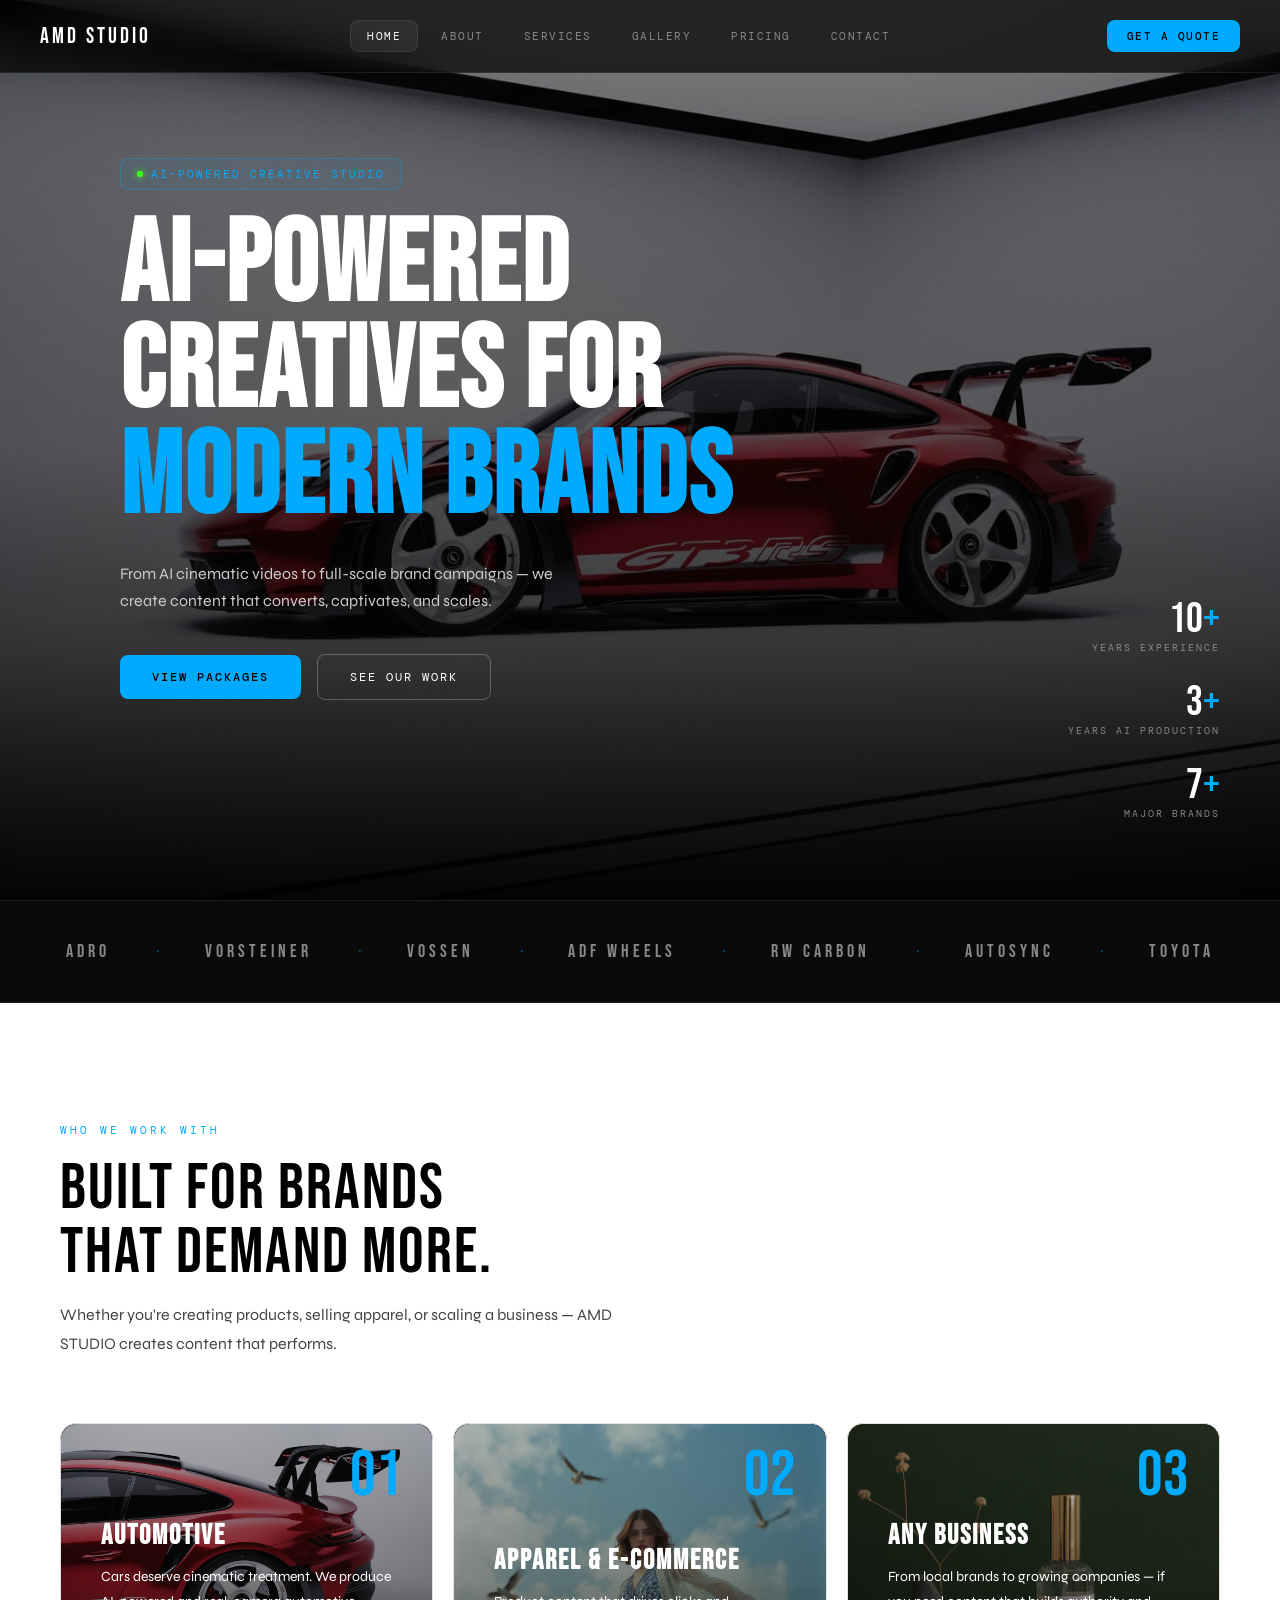
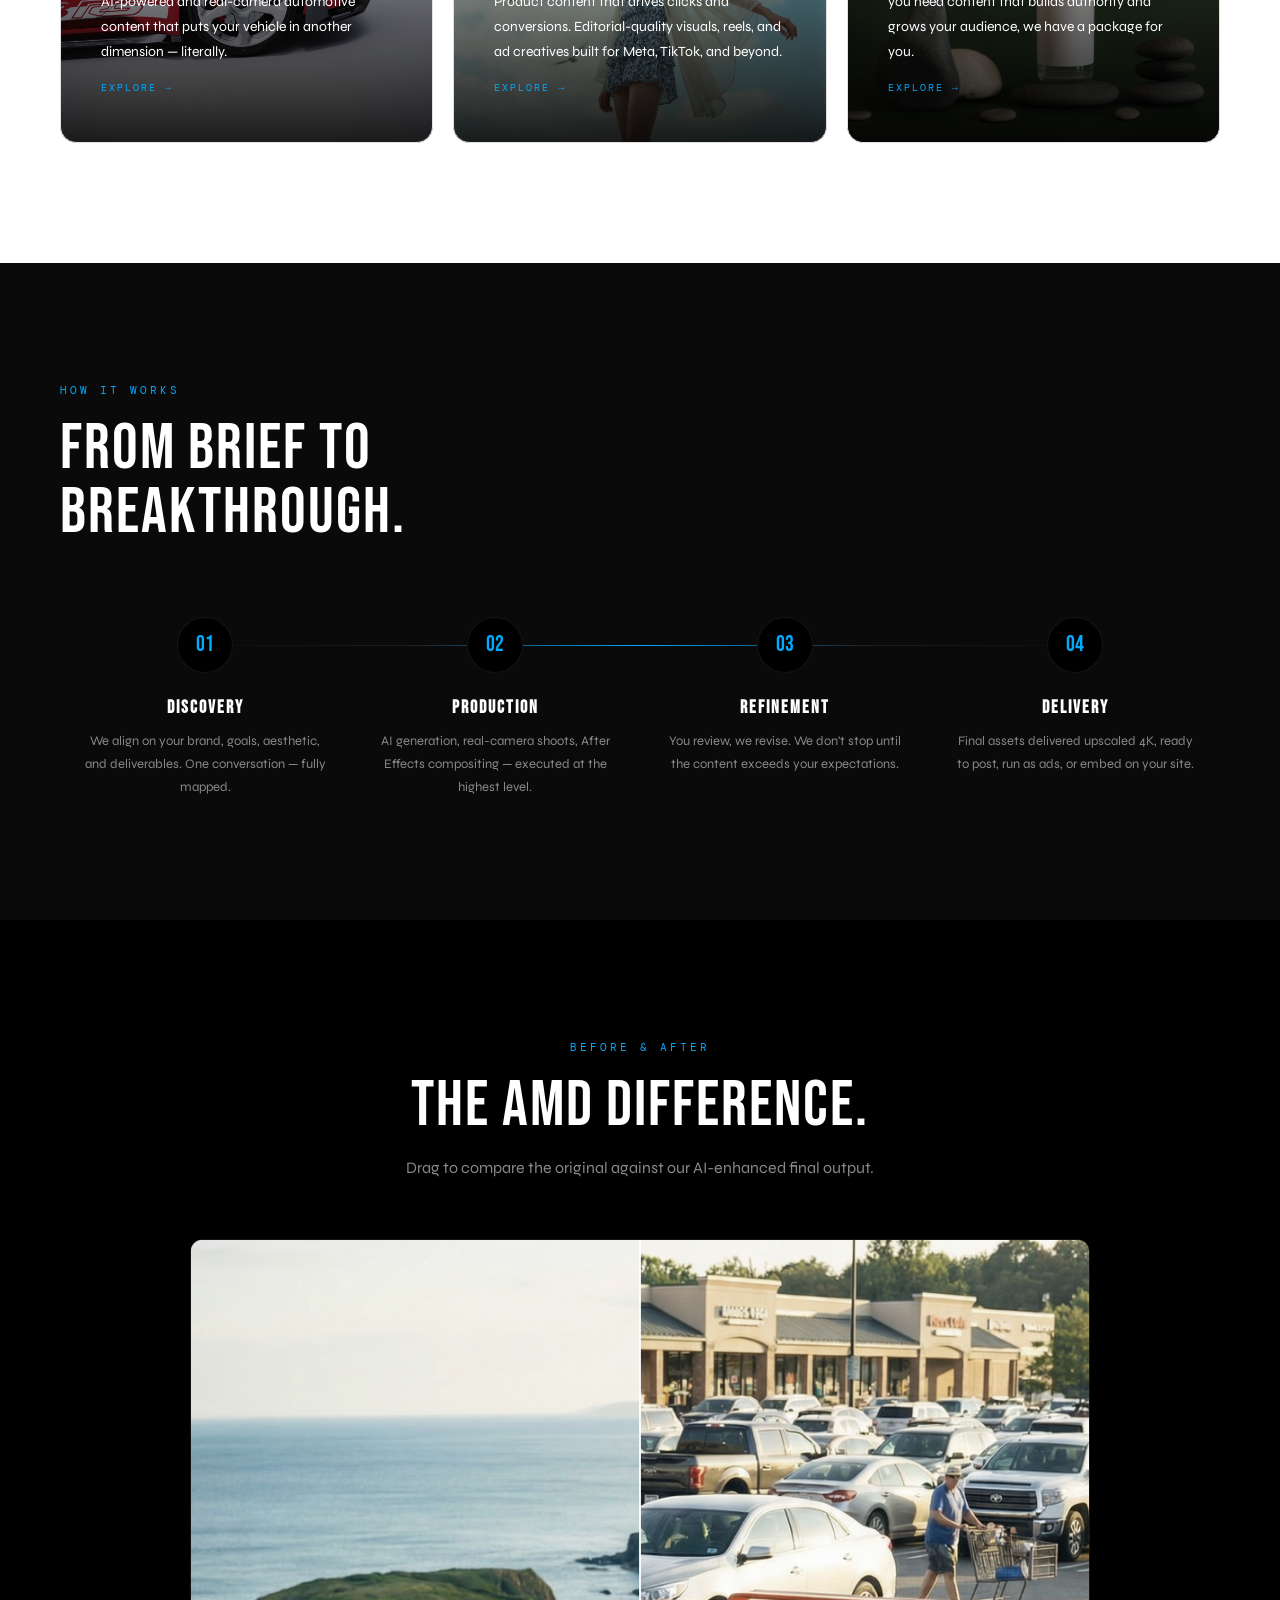
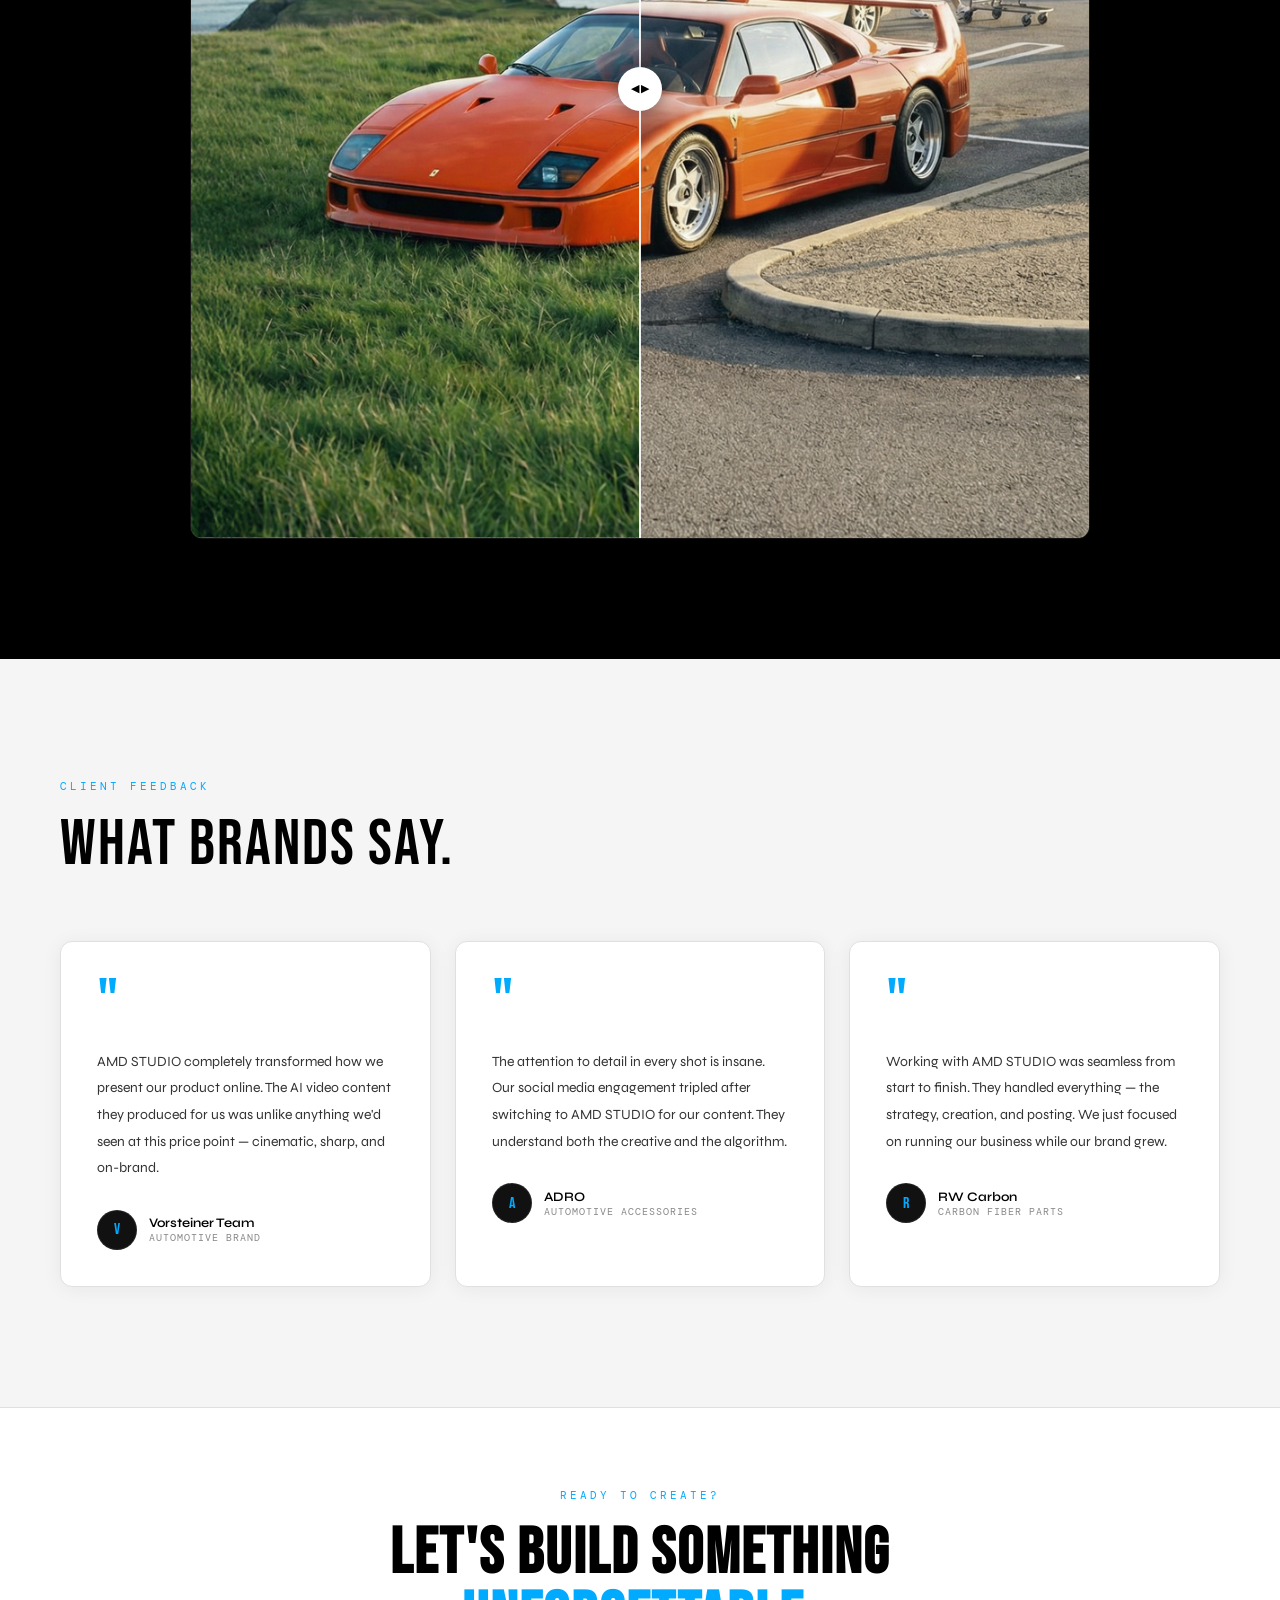
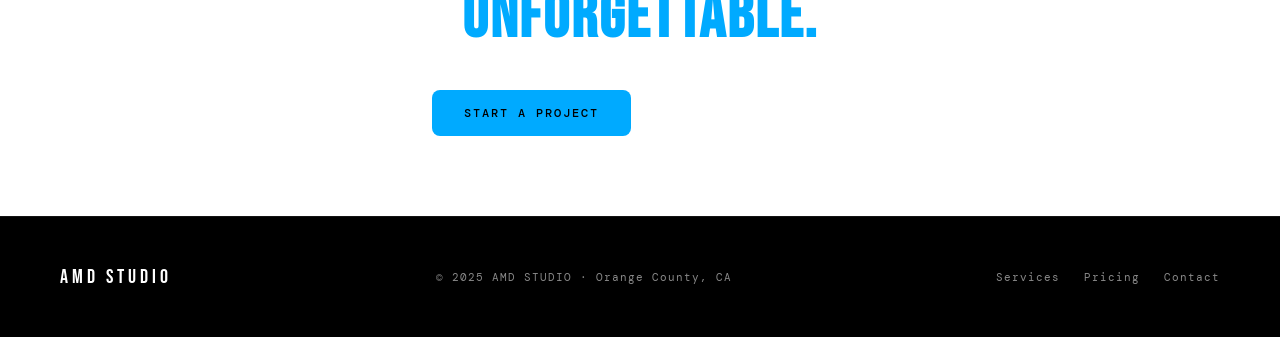
==== commit cff7d907: "Update index.html" ====
--- a/index.html
+++ b/index.html
@@ -388,7 +388,7 @@
       <div class="pricing-card">
         <div class="pricing-tier">AI Tier 1</div>
         <h3>Starter</h3>
-        <div class="pricing-price"><sup>$</sup>600</div>
+        <div class="pricing-price"><sup>$</sup><span id="cms-price-vid-ai1">600</span></div>
         <div class="pricing-divider"></div>
         <ul class="pricing-features">
           <li>5–15 second video</li>
@@ -403,7 +403,7 @@
         <div class="featured-badge">Most Popular</div>
         <div class="pricing-tier">AI Tier 2</div>
         <h3>Pro</h3>
-        <div class="pricing-price"><sup>$</sup>850</div>
+        <div class="pricing-price"><sup>$</sup><span id="cms-price-vid-ai2">850</span></div>
         <div class="pricing-divider"></div>
         <ul class="pricing-features">
           <li>5–25 second video</li>
@@ -417,7 +417,7 @@
       <div class="pricing-card">
         <div class="pricing-tier">AI Tier 3</div>
         <h3>Premium</h3>
-        <div class="pricing-price"><sup>$</sup>1,000</div>
+        <div class="pricing-price"><sup>$</sup><span id="cms-price-vid-ai3">1,000</span></div>
         <div class="pricing-divider"></div>
         <ul class="pricing-features">
           <li>5–45 second video</li>
@@ -435,7 +435,7 @@
       <div class="pricing-card">
         <div class="pricing-tier">Standard</div>
         <h3>Standard Video</h3>
-        <div class="pricing-price"><sup>$</sup>650</div>
+        <div class="pricing-price"><sup>$</sup><span id="cms-price-vid-cam1">650</span></div>
         <div class="pricing-divider"></div>
         <ul class="pricing-features">
           <li>5–30 second video</li>
@@ -449,7 +449,7 @@
       <div class="pricing-card">
         <div class="pricing-tier">YouTube</div>
         <h3>YouTube Video</h3>
-        <div class="pricing-price"><sup>$</sup>850</div>
+        <div class="pricing-price"><sup>$</sup><span id="cms-price-vid-cam2">850</span></div>
         <div class="pricing-divider"></div>
         <ul class="pricing-features">
           <li>1–5 minute video</li>
@@ -473,7 +473,7 @@
       <div class="pricing-card">
         <div class="pricing-tier">Standard Pack 1</div>
         <h3>15 Photos</h3>
-        <div class="pricing-price"><sup>$</sup>375</div>
+        <div class="pricing-price"><sup>$</sup><span id="cms-price-photo1">375</span></div>
         <div class="pricing-divider"></div>
         <ul class="pricing-features">
           <li>15 professionally edited photos</li>
@@ -486,7 +486,7 @@
         <div class="featured-badge">Best Value</div>
         <div class="pricing-tier">Standard Pack 2</div>
         <h3>30 Photos</h3>
-        <div class="pricing-price"><sup>$</sup>675</div>
+        <div class="pricing-price"><sup>$</sup><span id="cms-price-photo2">675</span></div>
         <div class="pricing-divider"></div>
         <ul class="pricing-features">
           <li>30 professionally edited photos</li>
@@ -498,7 +498,7 @@
       <div class="pricing-card">
         <div class="pricing-tier">AI Pack 1</div>
         <h3>15 AI Photos</h3>
-        <div class="pricing-price"><sup>$</sup>300</div>
+        <div class="pricing-price"><sup>$</sup><span id="cms-price-aiphoto1">300</span></div>
         <div class="pricing-divider"></div>
         <ul class="pricing-features">
           <li>15 AI generated images</li>
@@ -510,7 +510,7 @@
       <div class="pricing-card">
         <div class="pricing-tier">AI Pack 2</div>
         <h3>30 AI Photos</h3>
-        <div class="pricing-price"><sup>$</sup>550</div>
+        <div class="pricing-price"><sup>$</sup><span id="cms-price-aiphoto2">550</span></div>
         <div class="pricing-divider"></div>
         <ul class="pricing-features">
           <li>30 AI generated images</li>
@@ -530,7 +530,7 @@
       <div class="pricing-card">
         <div class="pricing-tier">Basic</div>
         <h3>Basic Management</h3>
-        <div class="pricing-price"><sup>$</sup>1,500<sub>/mo</sub></div>
+        <div class="pricing-price"><sup>$</sup><span id="cms-price-mgmt1">1,500</span><sub>/mo</sub></div>
         <div class="pricing-divider"></div>
         <ul class="pricing-features">
           <li>3x/week posting</li>
@@ -544,7 +544,7 @@
         <div class="featured-badge">Popular</div>
         <div class="pricing-tier">Growth</div>
         <h3>Growth Management</h3>
-        <div class="pricing-price"><sup>$</sup>2,500<sub>/mo</sub></div>
+        <div class="pricing-price"><sup>$</sup><span id="cms-price-mgmt2">2,500</span><sub>/mo</sub></div>
         <div class="pricing-divider"></div>
         <ul class="pricing-features">
           <li>4x/week posting</li>
@@ -557,7 +557,7 @@
       <div class="pricing-card">
         <div class="pricing-tier">Authority</div>
         <h3>Authority Management</h3>
-        <div class="pricing-price"><sup>$</sup>3,500<sub>/mo</sub></div>
+        <div class="pricing-price"><sup>$</sup><span id="cms-price-mgmt3">3,500</span><sub>/mo</sub></div>
         <div class="pricing-divider"></div>
         <ul class="pricing-features">
           <li>5x/week posting</li>
@@ -578,7 +578,7 @@
       <div class="pricing-card">
         <div class="pricing-tier">Starter</div>
         <h3>Brand Starter</h3>
-        <div class="pricing-price"><sup>$</sup>4,000<sub>/mo</sub></div>
+        <div class="pricing-price"><sup>$</sup><span id="cms-price-pkg1">4,000</span><sub>/mo</sub></div>
         <div class="pricing-divider"></div>
         <ul class="pricing-features">
           <li>4 videos/month</li>
@@ -593,7 +593,7 @@
         <div class="featured-badge">Most Popular</div>
         <div class="pricing-tier">Growth</div>
         <h3>Brand Growth</h3>
-        <div class="pricing-price"><sup>$</sup>5,000<sub>/mo</sub></div>
+        <div class="pricing-price"><sup>$</sup><span id="cms-price-pkg2">5,000</span><sub>/mo</sub></div>
         <div class="pricing-divider"></div>
         <ul class="pricing-features">
           <li>5 videos/month</li>
@@ -608,7 +608,7 @@
       <div class="pricing-card">
         <div class="pricing-tier">Top Tier</div>
         <h3>Brand Authority</h3>
-        <div class="pricing-price"><sup>$</sup>6,000<sub>/mo</sub></div>
+        <div class="pricing-price"><sup>$</sup><span id="cms-price-pkg3">6,000</span><sub>/mo</sub></div>
         <div class="pricing-divider"></div>
         <ul class="pricing-features">
           <li>6 videos/month</li>
@@ -744,10 +744,10 @@
   <div class="niche-hero" id="nicheAutoBg">
     <div class="niche-hero-bg" id="nicheAutoBgImg"></div>
     <div class="niche-hero-content">
-      <button class="niche-back" onclick="goTo('home')">← Back to Home</button>
+      <button class="niche-back" onclick="history.back()">← Back</button>
       <div class="section-label">Niche · Automotive</div>
-      <h1>Cinematic Content<br/>for <em>Car Culture.</em></h1>
-      <p class="niche-hero-sub">AI-powered and real-camera automotive content that makes your vehicle the star — built for brands that refuse to blend in.</p>
+      <h1 id="cms-auto-hero-title">Cinematic Content<br/>for <em>Car Culture.</em></h1>
+      <p class="niche-hero-sub" id="cms-auto-hero-sub">AI-powered and real-camera automotive content that makes your vehicle the star — built for brands that refuse to blend in.</p>
     </div>
   </div>
 
@@ -756,10 +756,10 @@
     <div class="niche-overview">
       <div class="niche-overview-text">
         <div class="section-label">What We Do for Automotive</div>
-        <h2>Content That<br/>Moves <em>Metal.</em></h2>
-        <p>From AI-generated cinematic renders to on-location real-camera shoots, AMD STUDIO creates automotive content that commands attention. We've worked with some of SoCal's most respected car brands — and we know exactly how to make your build look legendary.</p>
-        <p>Whether it's a standalone hero video, a full social media content package, or ad creatives built to convert — we deliver every asset upscaled to 4K, color graded, and ready to perform.</p>
-        <ul class="niche-bullets">
+        <h2 id="cms-auto-overview-h2">Content That<br/>Moves <em>Metal.</em></h2>
+        <p id="cms-auto-p1">From AI-generated cinematic renders to on-location real-camera shoots, AMD STUDIO creates automotive content that commands attention. We've worked with some of SoCal's most respected car brands — and we know exactly how to make your build look legendary.</p>
+        <p id="cms-auto-p2">Whether it's a standalone hero video, a full social media content package, or ad creatives built to convert — we deliver every asset upscaled to 4K, color graded, and ready to perform.</p>
+        <ul class="niche-bullets" id="cms-auto-bullets">
           <li>AI cinematic videos — 5 to 45 seconds</li>
           <li>Real-camera on-location shoots (OC & surrounding areas)</li>
           <li>After Effects VFX compositing & color grading</li>
@@ -768,10 +768,10 @@
         </ul>
       </div>
       <div class="niche-stats">
-        <div class="niche-stat-box"><h3>4K</h3><span>Every video upscaled via After Effects</span></div>
-        <div class="niche-stat-box"><h3>10+</h3><span>Years shooting automotive content</span></div>
-        <div class="niche-stat-box"><h3>7+</h3><span>Automotive brands served</span></div>
-        <div class="niche-stat-box"><h3>24hr</h3><span>Fast turnaround on revisions</span></div>
+        <div class="niche-stat-box"><h3 id="cms-auto-stat1-num">4K</h3><span id="cms-auto-stat1-label">Every video upscaled via After Effects</span></div>
+        <div class="niche-stat-box"><h3 id="cms-auto-stat2-num">10+</h3><span id="cms-auto-stat2-label">Years shooting automotive content</span></div>
+        <div class="niche-stat-box"><h3 id="cms-auto-stat3-num">7+</h3><span id="cms-auto-stat3-label">Automotive brands served</span></div>
+        <div class="niche-stat-box"><h3 id="cms-auto-stat4-num">24hr</h3><span id="cms-auto-stat4-label">Fast turnaround on revisions</span></div>
       </div>
     </div>
   </section>
@@ -780,14 +780,7 @@
   <section class="niche-section niche-section-dark">
     <div class="section-label">Portfolio</div>
     <div class="section-title">The automotive work.</div>
-    <p class="section-subtitle">Placeholder slots — add your best car content here.</p>
-    <div class="niche-gallery-grid">
-      <div class="niche-gallery-item"><div class="niche-gallery-placeholder"><span>🚗</span><small>AI Cinematic</small></div></div>
-      <div class="niche-gallery-item"><div class="niche-gallery-placeholder"><span>🚗</span><small>Studio Shot</small></div></div>
-      <div class="niche-gallery-item"><div class="niche-gallery-placeholder"><span>🚗</span><small>On Location</small></div></div>
-      <div class="niche-gallery-item"><div class="niche-gallery-placeholder"><span>🚗</span><small>VFX Composite</small></div></div>
-      <div class="niche-gallery-item"><div class="niche-gallery-placeholder"><span>🚗</span><small>Brand Campaign</small></div></div>
-    </div>
+    <div class="niche-gallery-grid" id="niche-gallery-auto"><div class="gallery-loading" style="grid-column:1/-1">Loading...</div></div>
   </section>
 
   <!-- PRICING -->
@@ -797,9 +790,9 @@
     <p class="section-subtitle">All packages include 4K delivery, color grading, and one revision round.</p>
     <div class="niche-pricing-grid">
       <div class="pricing-card">
-        <div class="pricing-tier">AI Starter</div>
-        <h3>Starter</h3>
-        <div class="pricing-price"><sup>$</sup>600</div>
+        <div class="pricing-tier" id="cms-auto-p1-tier">AI Starter</div>
+        <h3 id="cms-auto-p1-name">Starter</h3>
+        <div class="pricing-price"><sup>$</sup><span id="cms-auto-p1-price">600</span></div>
         <div class="pricing-divider"></div>
         <ul class="pricing-features">
           <li>5–15 second AI video</li>
@@ -812,9 +805,9 @@
       </div>
       <div class="pricing-card featured">
         <div class="featured-badge">Most Popular</div>
-        <div class="pricing-tier">AI Pro</div>
-        <h3>Pro</h3>
-        <div class="pricing-price"><sup>$</sup>850</div>
+        <div class="pricing-tier" id="cms-auto-p2-tier">AI Pro</div>
+        <h3 id="cms-auto-p2-name">Pro</h3>
+        <div class="pricing-price"><sup>$</sup><span id="cms-auto-p2-price">850</span></div>
         <div class="pricing-divider"></div>
         <ul class="pricing-features">
           <li>5–25 second AI video</li>
@@ -826,9 +819,9 @@
         <button class="pricing-cta" onclick="goTo('contact')">Get Started</button>
       </div>
       <div class="pricing-card">
-        <div class="pricing-tier">Real Camera</div>
-        <h3>On-Location</h3>
-        <div class="pricing-price"><sup>$</sup>650</div>
+        <div class="pricing-tier" id="cms-auto-p3-tier">Real Camera</div>
+        <h3 id="cms-auto-p3-name">On-Location</h3>
+        <div class="pricing-price"><sup>$</sup><span id="cms-auto-p3-price">650</span></div>
         <div class="pricing-divider"></div>
         <ul class="pricing-features">
           <li>5–30 second video</li>
@@ -845,8 +838,8 @@
   <!-- CTA -->
   <div class="niche-cta-band">
     <div class="section-label" style="justify-content:center;display:flex;">Ready to shoot?</div>
-    <h2>Let's make your<br/>build <em>legendary.</em></h2>
-    <p>Tell us about your car, your brand, and your vision — we'll handle the rest.</p>
+    <h2 id="cms-auto-cta-h2">Let's make your<br/>build <em>legendary.</em></h2>
+    <p id="cms-auto-cta-p">Tell us about your car, your brand, and your vision — we'll handle the rest.</p>
     <div class="niche-cta-actions">
       <button class="btn-primary" onclick="goTo('contact')">Start a Project</button>
       <button class="btn-ghost" onclick="goTo('pricing')">Full Pricing</button>
@@ -868,10 +861,10 @@
   <div class="niche-hero">
     <div class="niche-hero-bg" id="nicheApparelBgImg"></div>
     <div class="niche-hero-content">
-      <button class="niche-back" onclick="goTo('home')">← Back to Home</button>
+      <button class="niche-back" onclick="history.back()">← Back</button>
       <div class="section-label">Niche · Apparel & E-Commerce</div>
-      <h1>Content That<br/><em>Converts.</em></h1>
-      <p class="niche-hero-sub">Editorial-quality visuals, reels, and ad creatives for apparel brands and e-commerce stores built to drive clicks, follows, and sales.</p>
+      <h1 id="cms-app-hero-title">Content That<br/><em>Converts.</em></h1>
+      <p class="niche-hero-sub" id="cms-app-hero-sub">Editorial-quality visuals, reels, and ad creatives for apparel brands and e-commerce stores built to drive clicks, follows, and sales.</p>
     </div>
   </div>
 
@@ -880,10 +873,10 @@
     <div class="niche-overview">
       <div class="niche-overview-text">
         <div class="section-label">What We Do for Apparel & E-Commerce</div>
-        <h2>Visuals That<br/>Sell <em>Product.</em></h2>
-        <p>Great product content isn't just beautiful — it's strategic. AMD STUDIO creates apparel and e-commerce visuals built for the platforms where your customers live: Instagram, TikTok, and Meta ads.</p>
-        <p>From AI-generated lookbook imagery to real-camera studio and lifestyle shoots, we give your brand a visual identity that stops the scroll and drives conversions.</p>
-        <ul class="niche-bullets">
+        <h2 id="cms-app-overview-h2">Visuals That<br/>Sell <em>Product.</em></h2>
+        <p id="cms-app-p1">Great product content isn't just beautiful — it's strategic. AMD STUDIO creates apparel and e-commerce visuals built for the platforms where your customers live: Instagram, TikTok, and Meta ads.</p>
+        <p id="cms-app-p2">From AI-generated lookbook imagery to real-camera studio and lifestyle shoots, we give your brand a visual identity that stops the scroll and drives conversions.</p>
+        <ul class="niche-bullets" id="cms-app-bullets">
           <li>AI product photography — 15 or 30 image packs</li>
           <li>Lifestyle and editorial shoots</li>
           <li>Reels and short-form video content</li>
@@ -892,10 +885,10 @@
         </ul>
       </div>
       <div class="niche-stats">
-        <div class="niche-stat-box"><h3>30+</h3><span>AI images per project (max pack)</span></div>
-        <div class="niche-stat-box"><h3>4K</h3><span>Every image upscaled & retouched</span></div>
-        <div class="niche-stat-box"><h3>3×</h3><span>Average engagement increase reported</span></div>
-        <div class="niche-stat-box"><h3>Meta</h3><span>TikTok ad management available</span></div>
+        <div class="niche-stat-box"><h3 id="cms-app-stat1-num">30+</h3><span id="cms-app-stat1-label">AI images per project (max pack)</span></div>
+        <div class="niche-stat-box"><h3 id="cms-app-stat2-num">4K</h3><span id="cms-app-stat2-label">Every image upscaled & retouched</span></div>
+        <div class="niche-stat-box"><h3 id="cms-app-stat3-num">3×</h3><span id="cms-app-stat3-label">Average engagement increase reported</span></div>
+        <div class="niche-stat-box"><h3 id="cms-app-stat4-num">Meta</h3><span id="cms-app-stat4-label">TikTok ad management available</span></div>
       </div>
     </div>
   </section>
@@ -904,14 +897,7 @@
   <section class="niche-section niche-section-dark">
     <div class="section-label">Portfolio</div>
     <div class="section-title">The apparel work.</div>
-    <p class="section-subtitle">Placeholder slots — add your best apparel and product content here.</p>
-    <div class="niche-gallery-grid">
-      <div class="niche-gallery-item"><div class="niche-gallery-placeholder"><span>👗</span><small>Editorial</small></div></div>
-      <div class="niche-gallery-item"><div class="niche-gallery-placeholder"><span>👗</span><small>Product Shot</small></div></div>
-      <div class="niche-gallery-item"><div class="niche-gallery-placeholder"><span>👗</span><small>Lifestyle</small></div></div>
-      <div class="niche-gallery-item"><div class="niche-gallery-placeholder"><span>👗</span><small>AI Visual</small></div></div>
-      <div class="niche-gallery-item"><div class="niche-gallery-placeholder"><span>👗</span><small>Ad Creative</small></div></div>
-    </div>
+    <div class="niche-gallery-grid" id="niche-gallery-apparel"><div class="gallery-loading" style="grid-column:1/-1">Loading...</div></div>
   </section>
 
   <!-- PRICING -->
@@ -921,9 +907,9 @@
     <p class="section-subtitle">Every deliverable is retouched, 4K-ready, and built to perform on social and ads.</p>
     <div class="niche-pricing-grid">
       <div class="pricing-card">
-        <div class="pricing-tier">AI Photos</div>
-        <h3>15 AI Images</h3>
-        <div class="pricing-price"><sup>$</sup>300</div>
+        <div class="pricing-tier" id="cms-app-p1-tier">AI Photos</div>
+        <h3 id="cms-app-p1-name">15 AI Images</h3>
+        <div class="pricing-price"><sup>$</sup><span id="cms-app-p1-price">300</span></div>
         <div class="pricing-divider"></div>
         <ul class="pricing-features">
           <li>15 AI generated images</li>
@@ -935,9 +921,9 @@
       </div>
       <div class="pricing-card featured">
         <div class="featured-badge">Best Value</div>
-        <div class="pricing-tier">AI Photos</div>
-        <h3>30 AI Images</h3>
-        <div class="pricing-price"><sup>$</sup>550</div>
+        <div class="pricing-tier" id="cms-app-p2-tier">AI Photos</div>
+        <h3 id="cms-app-p2-name">30 AI Images</h3>
+        <div class="pricing-price"><sup>$</sup><span id="cms-app-p2-price">550</span></div>
         <div class="pricing-divider"></div>
         <ul class="pricing-features">
           <li>30 AI generated images</li>
@@ -948,9 +934,9 @@
         <button class="pricing-cta" onclick="goTo('contact')">Get Started</button>
       </div>
       <div class="pricing-card">
-        <div class="pricing-tier">AI Video</div>
-        <h3>Product Reel</h3>
-        <div class="pricing-price"><sup>$</sup>600</div>
+        <div class="pricing-tier" id="cms-app-p3-tier">AI Video</div>
+        <h3 id="cms-app-p3-name">Product Reel</h3>
+        <div class="pricing-price"><sup>$</sup><span id="cms-app-p3-price">600</span></div>
         <div class="pricing-divider"></div>
         <ul class="pricing-features">
           <li>5–15 second AI video</li>
@@ -967,8 +953,8 @@
   <!-- CTA -->
   <div class="niche-cta-band">
     <div class="section-label" style="justify-content:center;display:flex;">Ready to grow?</div>
-    <h2>Content that makes<br/>your brand <em>sell.</em></h2>
-    <p>Let's build a visual identity for your brand that drives real results on social media and paid ads.</p>
+    <h2 id="cms-app-cta-h2">Content that makes<br/>your brand <em>sell.</em></h2>
+    <p id="cms-app-cta-p">Let's build a visual identity for your brand that drives real results on social media and paid ads.</p>
     <div class="niche-cta-actions">
       <button class="btn-primary" onclick="goTo('contact')">Start a Project</button>
       <button class="btn-ghost" onclick="goTo('pricing')">Full Pricing</button>
@@ -990,10 +976,10 @@
   <div class="niche-hero">
     <div class="niche-hero-bg" id="nicheBusinessBgImg"></div>
     <div class="niche-hero-content">
-      <button class="niche-back" onclick="goTo('home')">← Back to Home</button>
+      <button class="niche-back" onclick="history.back()">← Back</button>
       <div class="section-label">Niche · Any Business</div>
-      <h1>Content for Brands<br/>That <em>Mean Business.</em></h1>
-      <p class="niche-hero-sub">From local businesses to scaling brands — AMD STUDIO creates content that builds authority, grows audiences, and turns followers into customers.</p>
+      <h1 id="cms-biz-hero-title">Content for Brands<br/>That <em>Mean Business.</em></h1>
+      <p class="niche-hero-sub" id="cms-biz-hero-sub">From local businesses to scaling brands — AMD STUDIO creates content that builds authority, grows audiences, and turns followers into customers.</p>
     </div>
   </div>
 
@@ -1002,10 +988,10 @@
     <div class="niche-overview">
       <div class="niche-overview-text">
         <div class="section-label">What We Do for Any Business</div>
-        <h2>Your Brand,<br/><em>Elevated.</em></h2>
-        <p>You don't need to be in a niche industry to need world-class content. Whether you're a local service business, a growing e-commerce brand, or a professional building a personal brand — AMD STUDIO has a package for you.</p>
-        <p>We handle everything: creative strategy, content production, social media management, and paid advertising — so you can focus on running your business while your brand grows on autopilot.</p>
-        <ul class="niche-bullets">
+        <h2 id="cms-biz-overview-h2">Your Brand,<br/><em>Elevated.</em></h2>
+        <p id="cms-biz-p1">You don't need to be in a niche industry to need world-class content. Whether you're a local service business, a growing e-commerce brand, or a professional building a personal brand — AMD STUDIO has a package for you.</p>
+        <p id="cms-biz-p2">We handle everything: creative strategy, content production, social media management, and paid advertising — so you can focus on running your business while your brand grows on autopilot.</p>
+        <ul class="niche-bullets" id="cms-biz-bullets">
           <li>AI and real-camera content production</li>
           <li>Social media management (3–5x/week posting)</li>
           <li>Meta & TikTok paid advertising</li>
@@ -1014,10 +1000,10 @@
         </ul>
       </div>
       <div class="niche-stats">
-        <div class="niche-stat-box"><h3>5×</h3><span>Weekly posting cadence (Authority tier)</span></div>
-        <div class="niche-stat-box"><h3>24hr</h3><span>Daily DM & comment engagement</span></div>
-        <div class="niche-stat-box"><h3>Full</h3><span>End-to-end creative management</span></div>
-        <div class="niche-stat-box"><h3>Any</h3><span>Industry — we quote all custom work</span></div>
+        <div class="niche-stat-box"><h3 id="cms-biz-stat1-num">5×</h3><span id="cms-biz-stat1-label">Weekly posting cadence (Authority tier)</span></div>
+        <div class="niche-stat-box"><h3 id="cms-biz-stat2-num">24hr</h3><span id="cms-biz-stat2-label">Daily DM & comment engagement</span></div>
+        <div class="niche-stat-box"><h3 id="cms-biz-stat3-num">Full</h3><span id="cms-biz-stat3-label">End-to-end creative management</span></div>
+        <div class="niche-stat-box"><h3 id="cms-biz-stat4-num">Any</h3><span id="cms-biz-stat4-label">Industry — we quote all custom work</span></div>
       </div>
     </div>
   </section>
@@ -1026,14 +1012,7 @@
   <section class="niche-section niche-section-dark">
     <div class="section-label">Portfolio</div>
     <div class="section-title">The business work.</div>
-    <p class="section-subtitle">Placeholder slots — add your best brand and business content here.</p>
-    <div class="niche-gallery-grid">
-      <div class="niche-gallery-item"><div class="niche-gallery-placeholder"><span>🏢</span><small>Brand Campaign</small></div></div>
-      <div class="niche-gallery-item"><div class="niche-gallery-placeholder"><span>🏢</span><small>Product Visual</small></div></div>
-      <div class="niche-gallery-item"><div class="niche-gallery-placeholder"><span>🏢</span><small>Social Content</small></div></div>
-      <div class="niche-gallery-item"><div class="niche-gallery-placeholder"><span>🏢</span><small>Ad Creative</small></div></div>
-      <div class="niche-gallery-item"><div class="niche-gallery-placeholder"><span>🏢</span><small>Graphic Design</small></div></div>
-    </div>
+    <div class="niche-gallery-grid" id="niche-gallery-biz"><div class="gallery-loading" style="grid-column:1/-1">Loading...</div></div>
   </section>
 
   <!-- PRICING -->
@@ -1043,9 +1022,9 @@
     <p class="section-subtitle">Flexible packages for businesses at any stage of growth.</p>
     <div class="niche-pricing-grid">
       <div class="pricing-card">
-        <div class="pricing-tier">Content</div>
-        <h3>Starter Video</h3>
-        <div class="pricing-price"><sup>$</sup>600</div>
+        <div class="pricing-tier" id="cms-biz-p1-tier">Content</div>
+        <h3 id="cms-biz-p1-name">Starter Video</h3>
+        <div class="pricing-price"><sup>$</sup><span id="cms-biz-p1-price">600</span></div>
         <div class="pricing-divider"></div>
         <ul class="pricing-features">
           <li>5–15 second AI video</li>
@@ -1058,9 +1037,9 @@
       </div>
       <div class="pricing-card featured">
         <div class="featured-badge">Most Popular</div>
-        <div class="pricing-tier">Social Media</div>
-        <h3>Growth Management</h3>
-        <div class="pricing-price"><sup>$</sup>2,500<sub>/mo</sub></div>
+        <div class="pricing-tier" id="cms-biz-p2-tier">Social Media</div>
+        <h3 id="cms-biz-p2-name">Growth Management</h3>
+        <div class="pricing-price"><sup>$</sup><span id="cms-biz-p2-price">2,500</span><sub>/mo</sub></div>
         <div class="pricing-divider"></div>
         <ul class="pricing-features">
           <li>5x/week posting</li>
@@ -1072,8 +1051,8 @@
         <button class="pricing-cta" onclick="goTo('contact')">Get Started</button>
       </div>
       <div class="pricing-card">
-        <div class="pricing-tier">Custom</div>
-        <h3>Something Custom?</h3>
+        <div class="pricing-tier" id="cms-biz-p3-tier">Custom</div>
+        <h3 id="cms-biz-p3-name">Something Custom?</h3>
         <div class="pricing-price" style="font-size:32px;margin:20px 0;">Let's Talk</div>
         <div class="pricing-divider"></div>
         <ul class="pricing-features">
@@ -1091,8 +1070,8 @@
   <!-- CTA -->
   <div class="niche-cta-band">
     <div class="section-label" style="justify-content:center;display:flex;">Ready to scale?</div>
-    <h2>Let's build something<br/><em>unforgettable.</em></h2>
-    <p>No matter your industry — if you need content that builds authority and grows your audience, we have a package for you.</p>
+    <h2 id="cms-biz-cta-h2">Let's build something<br/><em>unforgettable.</em></h2>
+    <p id="cms-biz-cta-p">No matter your industry — if you need content that builds authority and grows your audience, we have a package for you.</p>
     <div class="niche-cta-actions">
       <button class="btn-primary" onclick="goTo('contact')">Start a Project</button>
       <button class="btn-ghost" onclick="goTo('pricing')">Full Pricing</button>
--- a/style.css
+++ b/style.css
@@ -170,16 +170,30 @@
 .gallery-tabs{display:flex;gap:8px;margin-top:48px;}
 .gallery-tab{font-family:var(--font-mono);font-size:11px;letter-spacing:2px;text-transform:uppercase;padding:10px 24px;border-radius:8px;border:1px solid var(--border);color:var(--gray);cursor:pointer;transition:all 0.25s;background:transparent;}
 .gallery-tab.active,.gallery-tab:hover{border-color:var(--green);color:var(--green);background:var(--green-dim);}
-.gallery-grid{display:grid;grid-template-columns:repeat(3,1fr);gap:12px;padding:0 60px 80px;}
-.gallery-item{aspect-ratio:3/4;background:var(--bg3);border:1px solid var(--border);position:relative;overflow:hidden;cursor:pointer;transition:transform 0.3s;border-radius:12px;}
+.gallery-grid{display:grid;grid-template-columns:repeat(4,1fr);gap:12px;padding:0 60px 80px;}
+.gallery-item{aspect-ratio:16/9;background:var(--bg3);border:1px solid var(--border);position:relative;overflow:hidden;cursor:pointer;transition:transform 0.3s;border-radius:12px;}
 .gallery-item:hover{transform:scale(1.02);}
-.gallery-item:nth-child(2){aspect-ratio:3/5;}
-.gallery-item:nth-child(4){aspect-ratio:4/3;}
-.gallery-item:nth-child(6){aspect-ratio:1/1;}
-.gallery-placeholder{position:absolute;inset:0;display:flex;align-items:center;justify-content:center;flex-direction:column;gap:8px;}
-.gallery-placeholder span{font-family:var(--font-display);font-size:48px;color:rgba(255,255,255,0.06);}
-.gallery-placeholder small{font-family:var(--font-mono);font-size:10px;letter-spacing:2px;text-transform:uppercase;color:rgba(255,255,255,0.15);}
-.gallery-label{position:absolute;bottom:16px;left:16px;font-family:var(--font-mono);font-size:10px;letter-spacing:1px;text-transform:uppercase;color:var(--gray);}
+.gallery-item img{position:absolute;inset:0;width:100%;height:100%;object-fit:cover;border-radius:12px;transition:transform 0.4s;}
+.gallery-item:hover img{transform:scale(1.05);}
+.gallery-item-video{background:var(--bg3);display:flex;align-items:center;justify-content:center;}
+.gallery-play-btn{width:56px;height:56px;border-radius:50%;background:rgba(255,255,255,0.15);border:2px solid rgba(255,255,255,0.5);display:flex;align-items:center;justify-content:center;font-size:18px;color:#fff;backdrop-filter:blur(4px);transition:all 0.25s;z-index:2;}
+.gallery-item:hover .gallery-play-btn{background:var(--green);border-color:var(--green);color:#000;}
+.gallery-label{position:absolute;bottom:16px;left:16px;font-family:var(--font-mono);font-size:10px;letter-spacing:1px;text-transform:uppercase;color:var(--gray);z-index:2;}
+.gallery-empty,.gallery-loading{grid-column:1/-1;text-align:center;padding:80px 20px;font-family:var(--font-mono);font-size:11px;letter-spacing:2px;text-transform:uppercase;color:var(--gray);}
+
+/* LIGHTBOX */
+.lightbox{position:fixed;inset:0;background:rgba(0,0,0,0.96);z-index:2000;display:none;flex-direction:column;align-items:center;justify-content:center;}
+.lightbox.open{display:flex;}
+.lb-close{position:absolute;top:20px;right:24px;background:rgba(255,255,255,0.08);border:1px solid rgba(255,255,255,0.15);color:#fff;font-size:20px;width:44px;height:44px;border-radius:50%;cursor:pointer;z-index:2001;display:flex;align-items:center;justify-content:center;transition:all 0.2s;}
+.lb-close:hover{background:rgba(255,255,255,0.2);border-color:rgba(255,255,255,0.4);}
+.lb-nav{position:absolute;top:50%;transform:translateY(-50%);background:rgba(255,255,255,0.08);border:1px solid rgba(255,255,255,0.15);color:#fff;font-size:20px;width:48px;height:48px;border-radius:50%;cursor:pointer;z-index:2001;display:flex;align-items:center;justify-content:center;transition:all 0.2s;}
+.lb-nav:hover{background:rgba(255,255,255,0.2);border-color:rgba(255,255,255,0.4);}
+.lb-prev{left:24px;}
+.lb-next{right:24px;}
+.lb-content{max-width:90vw;max-height:85vh;display:flex;align-items:center;justify-content:center;}
+.lb-content img{max-width:90vw;max-height:85vh;width:auto;height:auto;object-fit:contain;border-radius:8px;display:block;}
+.lb-content video{max-width:90vw;max-height:85vh;width:auto;height:auto;border-radius:8px;outline:none;background:#000;}
+.lb-caption{margin-top:16px;font-family:var(--font-mono);font-size:10px;letter-spacing:2px;text-transform:uppercase;color:rgba(255,255,255,0.4);text-align:center;}
 
 /* PRICING PAGE */
 .pricing-hero{padding:140px 60px 60px;}
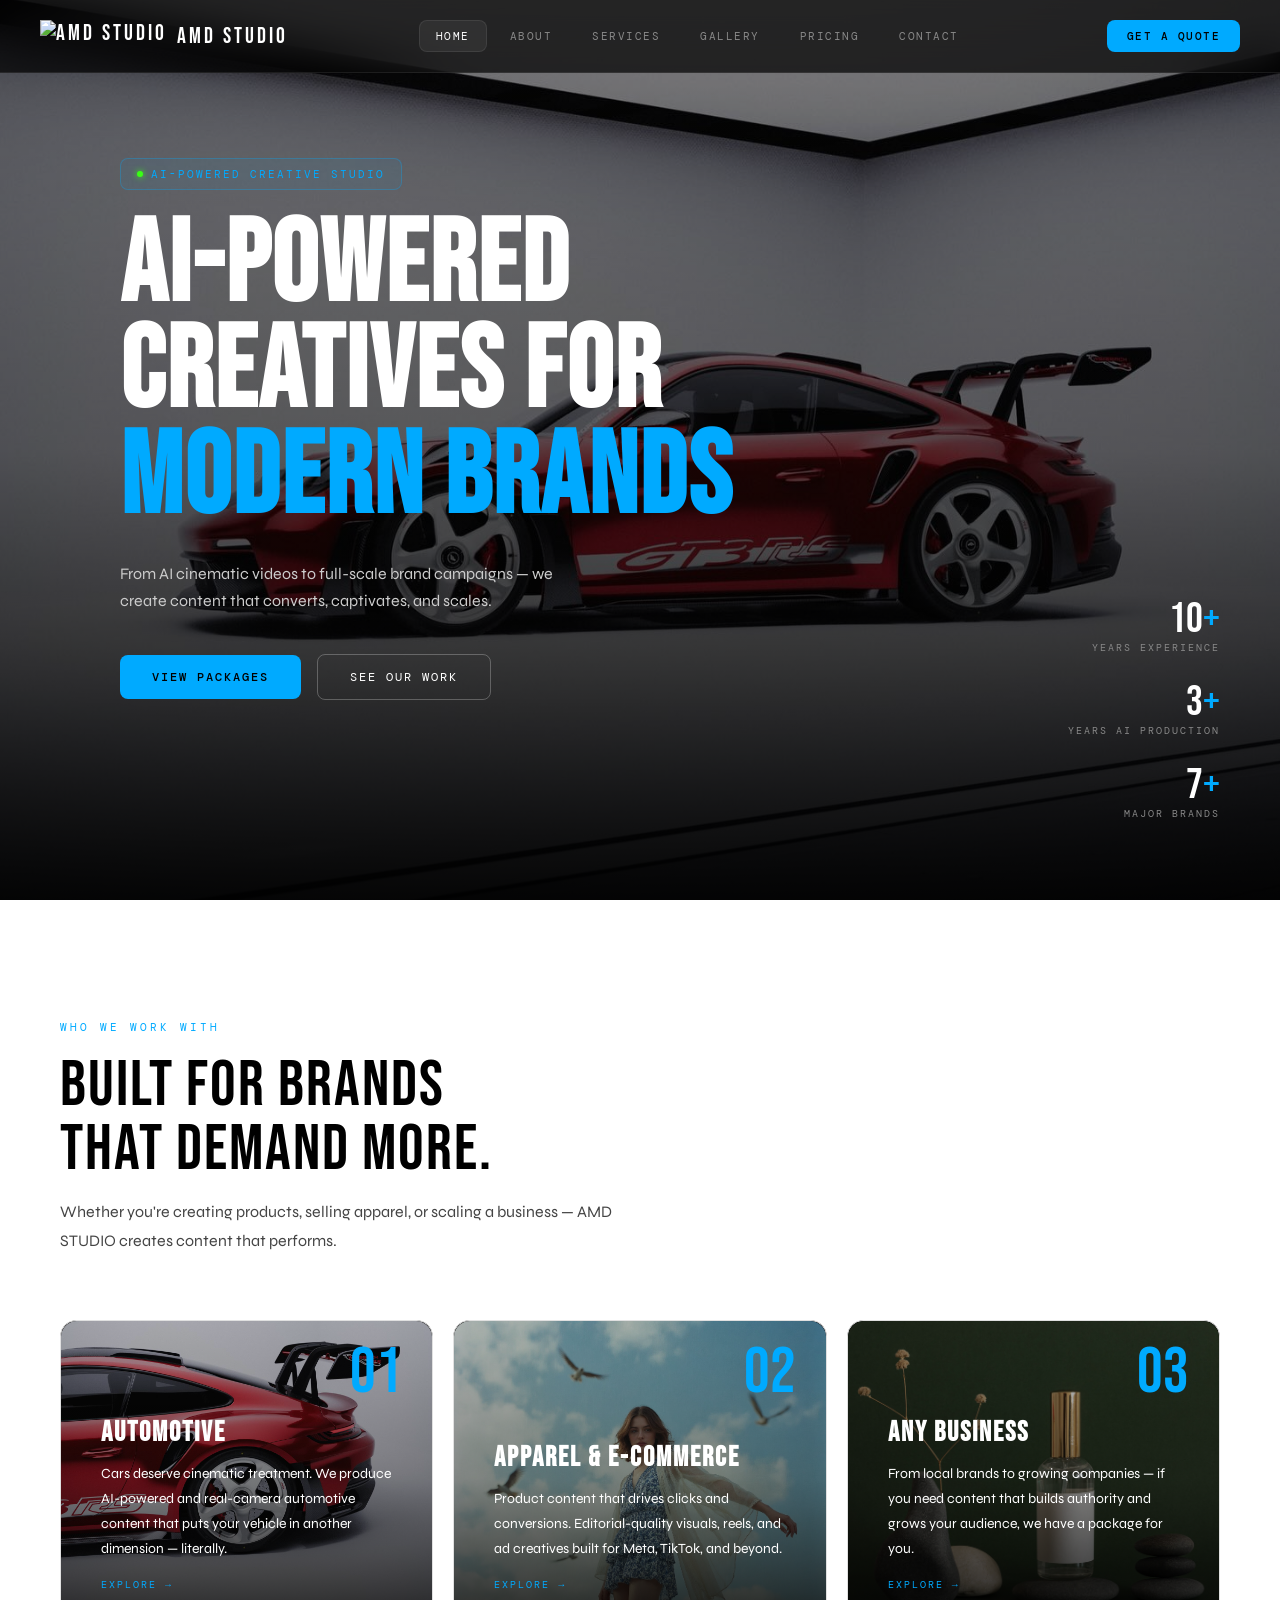
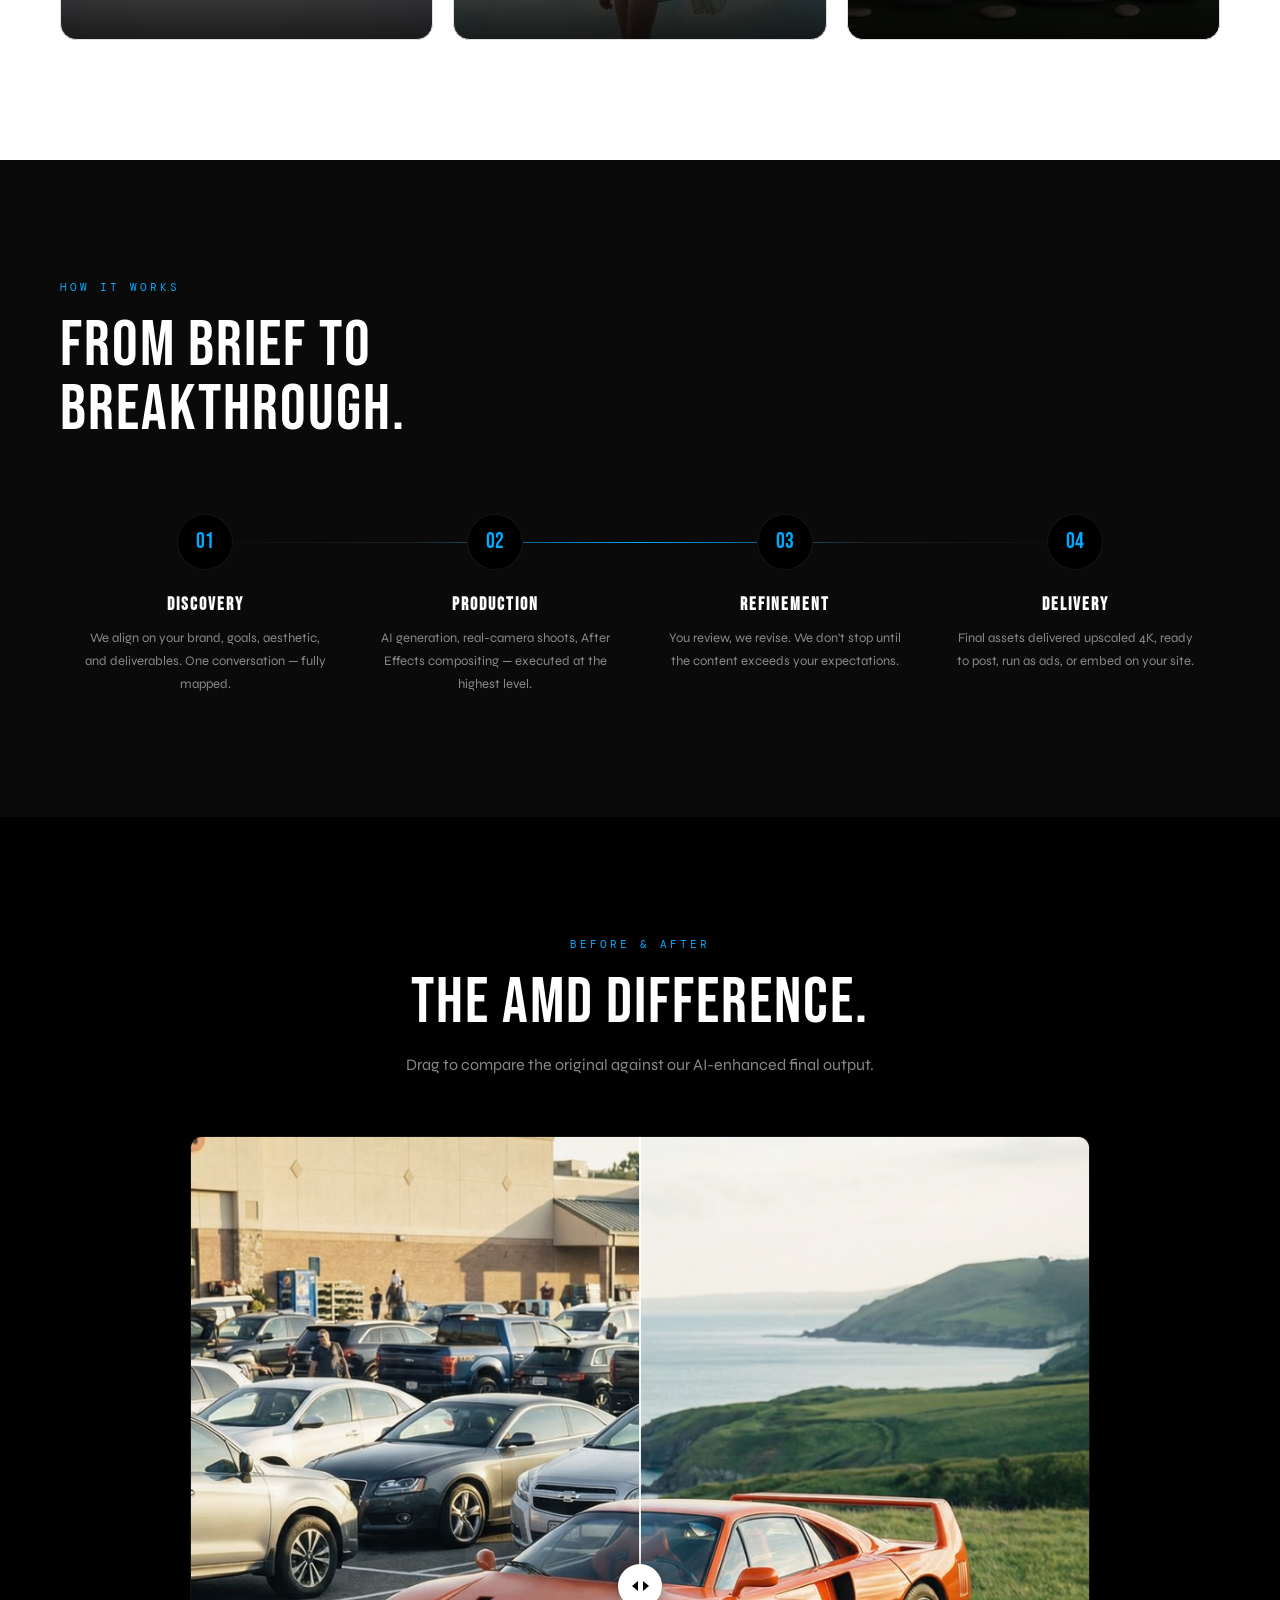
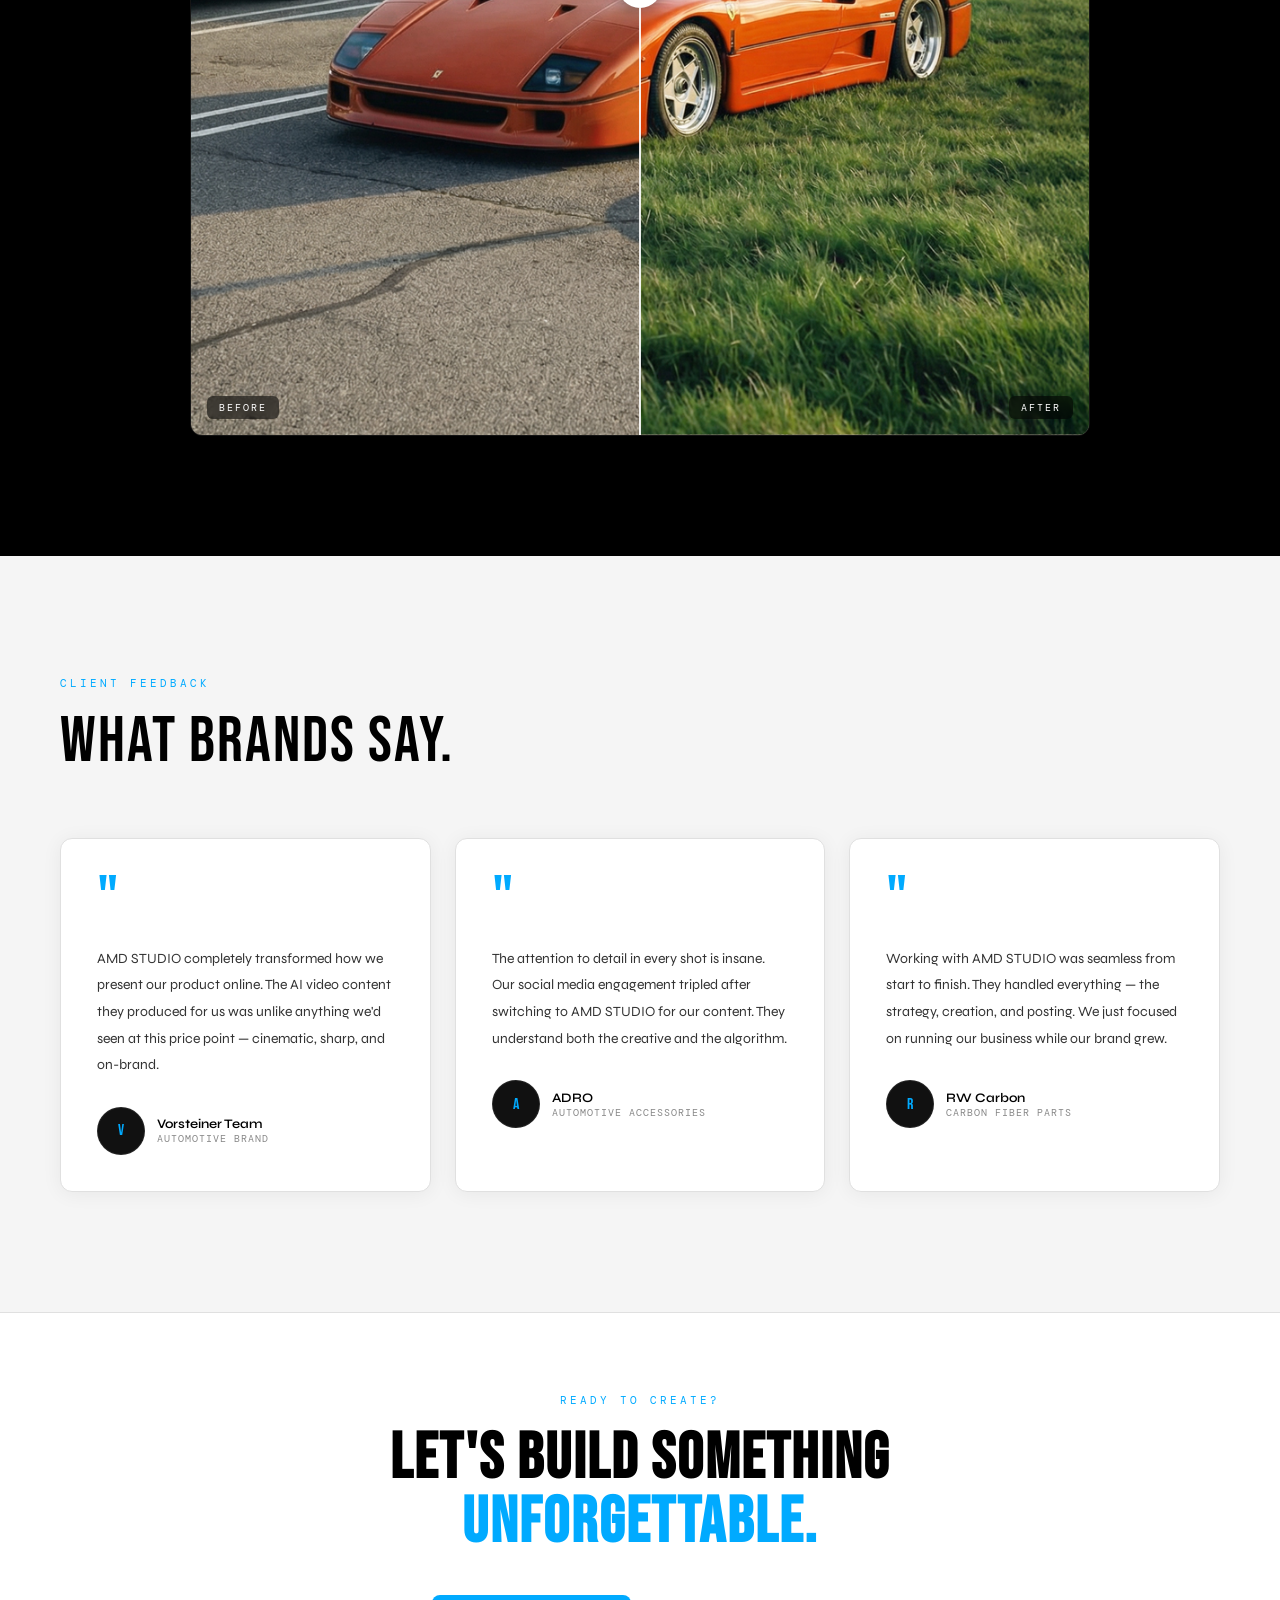
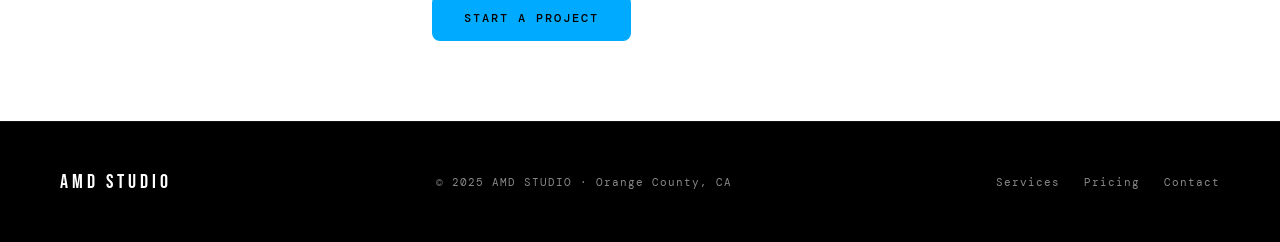
==== commit 89456d46: "Add files via upload" ====
--- a/index.html
+++ b/index.html
@@ -1,1102 +1,1088 @@
-<!DOCTYPE html>
-<html lang="en">
-<head>
-<meta charset="UTF-8"/>
-<meta name="viewport" content="width=device-width, initial-scale=1.0"/>
-<title>AMD STUDIO — AI-Powered Creatives for Modern Brands</title>
-<link rel="preconnect" href="https://fonts.googleapis.com"/>
-<link rel="preconnect" href="https://fonts.gstatic.com" crossorigin/>
-<link href="https://fonts.googleapis.com/css2?family=Bebas+Neue&family=Syne:wght@400;500;600;700;800&family=DM+Mono:wght@300;400;500&display=swap" rel="stylesheet"/>
-<link rel="stylesheet" href="style.css"/>
-<script src="https://identity.netlify.com/v1/netlify-identity-widget.js"></script>
-</head>
-<body>
-
-<!-- NAV -->
-<nav>
-  <div class="nav-logo" onclick="goTo('home')">AMD STUDIO</div>
-  <div class="nav-links">
-    <a onclick="goTo('home')" id="nav-home" class="active">Home</a>
-    <a onclick="goTo('about')" id="nav-about">About</a>
-    <a onclick="goTo('services')" id="nav-services">Services</a>
-    <a onclick="goTo('gallery')" id="nav-gallery">Gallery</a>
-    <a onclick="goTo('pricing')" id="nav-pricing">Pricing</a>
-    <a onclick="goTo('contact')" id="nav-contact">Contact</a>
-  </div>
-  <button class="nav-cta" onclick="goTo('contact')" id="navCta">Get a Quote</button>
-  <button class="hamburger" onclick="toggleMenu()" id="hamburger"><span></span><span></span><span></span></button>
-</nav>
-<div class="mobile-menu" id="mobileMenu">
-  <a onclick="goTo('home');toggleMenu()">Home</a>
-  <a onclick="goTo('about');toggleMenu()">About</a>
-  <a onclick="goTo('services');toggleMenu()">Services</a>
-  <a onclick="goTo('gallery');toggleMenu()">Gallery</a>
-  <a onclick="goTo('pricing');toggleMenu()">Pricing</a>
-  <a onclick="goTo('contact');toggleMenu()">Contact</a>
-</div>
-
-<!-- ========== HOME PAGE ========== -->
-<div class="page active" id="page-home">
-
-  <!-- HERO -->
-  <section class="hero">
-    <div class="hero-bg" id="heroBg">
-      <video autoplay muted loop playsinline poster="images/hero.jpg">
-        <source src="hero.mp4" type="video/mp4">
-      </video>
-    </div>
-    <div class="hero-content">
-      <div class="hero-tag" id="cms-hero-tag">AI-Powered Creative Studio</div>
-      <h1 id="cms-hero-title">AI-Powered<br/>Creatives for<br/><em>Modern Brands</em></h1>
-      <p class="hero-sub" id="cms-hero-sub">From AI cinematic videos to full-scale brand campaigns — we create content that converts, captivates, and scales.</p>
-      <div class="hero-actions">
-        <button class="btn-primary" onclick="goTo('pricing')">View Packages</button>
-        <button class="btn-ghost" onclick="goTo('gallery')">See Our Work</button>
-      </div>
-    </div>
-    <div class="hero-stats">
-      <div class="stat-item"><div class="stat-num" id="cms-stat1-num">10<span>+</span></div><div class="stat-label" id="cms-stat1-label">Years Experience</div></div>
-      <div class="stat-item"><div class="stat-num" id="cms-stat2-num">3<span>+</span></div><div class="stat-label" id="cms-stat2-label">Years AI Production</div></div>
-      <div class="stat-item"><div class="stat-num" id="cms-stat3-num">7<span>+</span></div><div class="stat-label" id="cms-stat3-label">Major Brands</div></div>
-    </div>
-  </section>
-
-  <!-- BRAND STRIP -->
-  <div class="brand-strip">
-    <div class="brand-track" id="cms-brand-track">
-      <span class="brand-item">ADRO</span>
-      <span class="brand-sep">·</span>
-      <span class="brand-item">Vorsteiner</span>
-      <span class="brand-sep">·</span>
-      <span class="brand-item">Vossen</span>
-      <span class="brand-sep">·</span>
-      <span class="brand-item">ADF Wheels</span>
-      <span class="brand-sep">·</span>
-      <span class="brand-item">RW Carbon</span>
-      <span class="brand-sep">·</span>
-      <span class="brand-item">AutoSync</span>
-      <span class="brand-sep">·</span>
-      <span class="brand-item">Toyota</span>
-    </div>
-  </div>
-
-  <!-- WHO IT'S FOR -->
-  <section class="section-white">
-    <div class="section-label" id="cms-for-label">Who We Work With</div>
-    <div class="section-title" id="cms-for-title">Built for brands<br/>that demand more.</div>
-    <p class="section-subtitle" id="cms-for-subtitle">Whether you're creating products, selling apparel, or scaling a business — AMD STUDIO creates content that performs.</p>
-    <div class="for-grid">
-      <div class="for-card" onclick="goTo('niche-automotive')">
-        <div class="for-card-bg" id="cms-card1-bg" style="background-image:url(images/card-automotive.jpg);background-size:cover;background-position:center;"></div>
-        <div class="for-card-overlay"></div>
-        <span class="for-num">01</span>
-        <h3 id="cms-card1-title">Automotive</h3>
-        <p id="cms-card1-desc">Cars deserve cinematic treatment. We produce AI-powered and real-camera automotive content that puts your vehicle in another dimension — literally.</p>
-        <span class="for-card-cta">Explore →</span>
-      </div>
-      <div class="for-card" onclick="goTo('niche-apparel')">
-        <div class="for-card-bg niche-apparel-img" id="cms-card2-bg" style="background-image:url(images/card-apparel.webp);background-size:cover;background-position:center top;"></div>
-        <div class="for-card-overlay"></div>
-        <span class="for-num">02</span>
-        <h3 id="cms-card2-title">Apparel & E-Commerce</h3>
-        <p id="cms-card2-desc">Product content that drives clicks and conversions. Editorial-quality visuals, reels, and ad creatives built for Meta, TikTok, and beyond.</p>
-        <span class="for-card-cta">Explore →</span>
-      </div>
-      <div class="for-card" onclick="goTo('niche-business')">
-        <div class="for-card-bg" id="cms-card3-bg" style="background-image:url(images/card-business.jpg);background-size:cover;background-position:center;"></div>
-        <div class="for-card-overlay"></div>
-        <span class="for-num">03</span>
-        <h3 id="cms-card3-title">Any Business</h3>
-        <p id="cms-card3-desc">From local brands to growing companies — if you need content that builds authority and grows your audience, we have a package for you.</p>
-        <span class="for-card-cta">Explore →</span>
-      </div>
-    </div>
-  </section>
-
-  <!-- PROCESS -->
-  <section class="process-section">
-    <div class="section-label" id="cms-process-label">How It Works</div>
-    <div class="section-title" id="cms-process-title">From brief to<br/>breakthrough.</div>
-    <div class="process-steps">
-      <div class="step">
-        <div class="step-num">01</div>
-        <h4 id="cms-step1-title">Discovery</h4>
-        <p id="cms-step1-desc">We align on your brand, goals, aesthetic, and deliverables. One conversation — fully mapped.</p>
-      </div>
-      <div class="step">
-        <div class="step-num">02</div>
-        <h4 id="cms-step2-title">Production</h4>
-        <p id="cms-step2-desc">AI generation, real-camera shoots, After Effects compositing — executed at the highest level.</p>
-      </div>
-      <div class="step">
-        <div class="step-num">03</div>
-        <h4 id="cms-step3-title">Refinement</h4>
-        <p id="cms-step3-desc">You review, we revise. We don't stop until the content exceeds your expectations.</p>
-      </div>
-      <div class="step">
-        <div class="step-num">04</div>
-        <h4 id="cms-step4-title">Delivery</h4>
-        <p id="cms-step4-desc">Final assets delivered upscaled 4K, ready to post, run as ads, or embed on your site.</p>
-      </div>
-    </div>
-  </section>
-
-  <!-- BEFORE / AFTER SLIDER -->
-  <section class="slider-section">
-    <div class="section-label" id="cms-slider-label">Before &amp; After</div>
-    <div class="section-title" id="cms-slider-title">The AMD Difference.</div>
-    <p class="section-subtitle" id="cms-slider-subtitle" style="margin:16px auto 0;text-align:center;">Drag to compare the original against our AI-enhanced final output.</p>
-    <div class="ba-slider" id="baSlider">
-      <div class="ba-before" id="cms-ba-before"></div>
-      <div class="ba-after" id="baAfter"></div>
-      <div class="ba-handle" id="baHandle">
-        <div class="ba-line"></div>
-        <div class="ba-circle">&#9664; &#9654;</div>
-        <div class="ba-line"></div>
-      </div>
-    </div>
-  </section>
-
-  <!-- TESTIMONIALS -->
-  <section class="testimonials-section" style="background:#f5f5f5;">
-    <div class="section-label">Client Feedback</div>
-    <div class="section-title" style="color:#000;">What brands say.</div>
-    <div class="testimonials-grid">
-      <div class="testimonial-card">
-        <div class="quote-mark">"</div>
-        <p class="testimonial-text" id="cms-t1-quote">AMD STUDIO completely transformed how we present our product online. The AI video content they produced for us was unlike anything we'd seen at this price point — cinematic, sharp, and on-brand.</p>
-        <div class="testimonial-author">
-          <div class="author-avatar" id="cms-t1-avatar">V</div>
-          <div><div class="author-name" id="cms-t1-name">Vorsteiner Team</div><div class="author-role" id="cms-t1-role">Automotive Brand</div></div>
-        </div>
-      </div>
-      <div class="testimonial-card">
-        <div class="quote-mark">"</div>
-        <p class="testimonial-text" id="cms-t2-quote">The attention to detail in every shot is insane. Our social media engagement tripled after switching to AMD STUDIO for our content. They understand both the creative and the algorithm.</p>
-        <div class="testimonial-author">
-          <div class="author-avatar" id="cms-t2-avatar">A</div>
-          <div><div class="author-name" id="cms-t2-name">ADRO</div><div class="author-role" id="cms-t2-role">Automotive Accessories</div></div>
-        </div>
-      </div>
-      <div class="testimonial-card">
-        <div class="quote-mark">"</div>
-        <p class="testimonial-text" id="cms-t3-quote">Working with AMD STUDIO was seamless from start to finish. They handled everything — the strategy, creation, and posting. We just focused on running our business while our brand grew.</p>
-        <div class="testimonial-author">
-          <div class="author-avatar" id="cms-t3-avatar">R</div>
-          <div><div class="author-name" id="cms-t3-name">RW Carbon</div><div class="author-role" id="cms-t3-role">Carbon Fiber Parts</div></div>
-        </div>
-      </div>
-    </div>
-  </section>
-
-  <!-- CTA BAND -->
-  <section style="text-align:center;padding:80px 60px;border-top:1px solid #e0e0e0;background:#fff;">
-    <div class="section-label" style="text-align:center;justify-content:center;display:flex;color:var(--green);">Ready to create?</div>
-    <h2 class="section-title" style="margin:0 auto;color:#000;">Let's build something<br/><span style="color:var(--green);">unforgettable.</span></h2>
-    <div style="margin-top:40px;display:flex;gap:16px;justify-content:center;">
-      <button class="btn-primary" onclick="goTo('contact')">Start a Project</button>
-      <button class="btn-ghost" onclick="goTo('pricing')">Explore Pricing</button>
-    </div>
-  </section>
-
-  <footer>
-    <div class="footer-logo">AMD STUDIO</div>
-    <div class="footer-copy">© 2025 AMD STUDIO · Orange County, CA</div>
-    <div class="footer-links">
-      <a onclick="goTo('services')">Services</a>
-      <a onclick="goTo('pricing')">Pricing</a>
-      <a onclick="goTo('contact')">Contact</a>
-    </div>
-  </footer>
-</div>
-
-<!-- ========== ABOUT PAGE ========== -->
-<div class="page" id="page-about">
-  <div class="about-hero">
-    <div>
-      <div class="section-label" id="cms-about-label">The Studio</div>
-      <h1 class="about-headline" id="cms-about-headline">10 Years.<br/>One<br/><em>Vision.</em></h1>
-    </div>
-    <div class="about-body">
-      <p id="cms-about-p1">AMD STUDIO is an AI-powered creative agency based in <strong>Orange County, CA</strong>, built on a decade of hands-on experience in media production, content strategy, and brand storytelling.</p>
-      <p id="cms-about-p2">Founded by a creator who has spent <strong>10 years in media and content production</strong> — and the last 3 years at the forefront of AI-generated content — AMD STUDIO exists at the intersection of technical precision and visual artistry.</p>
-      <p id="cms-about-p3">What started as a deep passion for automotive photography evolved into a full-service creative operation. As AI tools began reshaping the production landscape, AMD STUDIO was already ahead of the curve — actively integrating the latest models, software, and workflows to produce content that was faster, more scalable, and more visually powerful than traditional methods alone could achieve.</p>
-      <p id="cms-about-p4">Today, AMD STUDIO serves automotive brands, apparel companies, and growth-focused businesses that refuse to settle for average content. Every project is approached with the same standard: <strong>world-class execution, delivered on time, built to perform.</strong></p>
-      <div class="about-highlights">
-        <div class="highlight-box"><h4 id="cms-about-stat1-num">10+</h4><span id="cms-about-stat1-label">Years in Media & Content</span></div>
-        <div class="highlight-box"><h4 id="cms-about-stat2-num">3+</h4><span id="cms-about-stat2-label">Years AI Production</span></div>
-        <div class="highlight-box"><h4 id="cms-about-stat3-num">4K</h4><span id="cms-about-stat3-label">Every Deliverable Upscaled</span></div>
-        <div class="highlight-box"><h4 id="cms-about-stat4-num">7+</h4><span id="cms-about-stat4-label">Trusted Brand Partners</span></div>
-      </div>
-    </div>
-  </div>
-  <div class="about-brands" style="background:#fff;border-top:none;">
-    <div class="section-label" style="color:var(--green);">Our Clients</div>
-    <h3 style="color:#000;font-family:var(--font-display);font-size:clamp(36px,4vw,56px);letter-spacing:2px;text-transform:uppercase;line-height:1;margin-bottom:40px;">Brands We've<br/><span style="color:var(--green);">Created For.</span></h3>
-    <div class="brand-logos">
-      <span class="brand-pill" style="border-color:#ddd;color:#000;">ADRO</span>
-      <span class="brand-pill" style="border-color:#ddd;color:#000;">Vorsteiner</span>
-      <span class="brand-pill" style="border-color:#ddd;color:#000;">Vossen</span>
-      <span class="brand-pill" style="border-color:#ddd;color:#000;">ADF Wheels</span>
-      <span class="brand-pill" style="border-color:#ddd;color:#000;">RW Carbon</span>
-      <span class="brand-pill" style="border-color:#ddd;color:#000;">AutoSync</span>
-      <span class="brand-pill" style="border-color:#ddd;color:#000;">Toyota</span>
-    </div>
-  </div>
-  <footer>
-    <div class="footer-logo">AMD STUDIO</div>
-    <div class="footer-copy">© 2025 AMD STUDIO · Orange County, CA</div>
-    <div class="footer-links">
-      <a onclick="goTo('services')">Services</a>
-      <a onclick="goTo('pricing')">Pricing</a>
-      <a onclick="goTo('contact')">Contact</a>
-    </div>
-  </footer>
-</div>
-
-<!-- ========== SERVICES PAGE ========== -->
-<div class="page" id="page-services">
-  <div class="services-hero">
-    <div class="section-label">What We Do</div>
-    <div class="section-title">Five pillars.<br/>One studio.</div>
-    <p class="section-subtitle">AMD STUDIO delivers end-to-end creative solutions — from AI cinematic production to full social media management.</p>
-  </div>
-  <div class="services-grid">
-    <div class="service-card">
-      <span class="service-badge">Flagship Service</span>
-      <h3>AI Commercial & Content Creation</h3>
-      <p>Our most cutting-edge service — AI-generated visuals combined with professional After Effects post-production and 4K upscaling. We use the latest generative models to create content that looks like it cost 10x the price.</p>
-      <ul class="service-features">
-        <li>AI cinematic video (5–45 seconds)</li>
-        <li>Up to 20 AI images per project</li>
-        <li>Subject modification & VFX compositing</li>
-        <li>Upscaled to 4K via After Effects</li>
-        <li>Professional color grading & finishing</li>
-      </ul>
-    </div>
-    <div class="service-card">
-      <span class="service-badge">Traditional Production</span>
-      <h3>Photography & Videography</h3>
-      <p>Real-camera production for clients who want the authentic, on-location look. Our standard and YouTube-ready video packages come fully edited with captions, voiceover, and music — ready to post.</p>
-      <ul class="service-features">
-        <li>Professional camera video (5–30 sec or 1–5 min)</li>
-        <li>On-location shoots (up to 2hrs included)</li>
-        <li>Lightroom + Photoshop edited photo packs</li>
-        <li>Captions, voiceover, and music included</li>
-        <li>15 or 30 photo deliverables</li>
-      </ul>
-    </div>
-    <div class="service-card">
-      <span class="service-badge">Paid Advertising</span>
-      <h3>Meta & TikTok Ads Management</h3>
-      <p>Creative-led performance advertising. We combine our in-house content production with strategic ad buying to drive measurable results across Meta and TikTok platforms.</p>
-      <ul class="service-features">
-        <li>Campaign strategy & audience targeting</li>
-        <li>Ad creative production (video + static)</li>
-        <li>A/B testing and optimization</li>
-        <li>Performance reporting & scaling</li>
-      </ul>
-    </div>
-    <div class="service-card">
-      <span class="service-badge">Ongoing Retainer</span>
-      <h3>Social Media Management</h3>
-      <p>From posting cadence to community engagement and viral content planning — we run your social presence so you can run your business. Available as management-only or full content + management packages.</p>
-      <ul class="service-features">
-        <li>3–5x/week posting across platforms</li>
-        <li>Daily DM and comment engagement</li>
-        <li>Monthly strategy meetings & reports</li>
-        <li>ManyChat automation setup (Authority tier)</li>
-        <li>Growth roadmaps and viral content planning</li>
-      </ul>
-    </div>
-    <div class="service-card">
-      <span class="service-badge">Brand Identity</span>
-      <h3>Graphic Design & Typography</h3>
-      <p>From web banners to full brand visuals — editorial-grade graphic design built to match your brand's voice. Every visual asset is produced with the same standard of quality as our video content.</p>
-      <ul class="service-features">
-        <li>Web visuals & banners</li>
-        <li>Social media templates & graphics</li>
-        <li>Brand typography & layout</li>
-        <li>Ad creatives & promotional materials</li>
-      </ul>
-    </div>
-    <div class="service-card" style="display:flex;align-items:center;justify-content:center;text-align:center;background:var(--green-dim);border-color:rgba(0,170,255,0.2);">
-      <div>
-        <div style="font-family:var(--font-display);font-size:52px;color:var(--green);margin-bottom:16px;">?</div>
-        <h3 style="font-family:var(--font-display);font-size:22px;letter-spacing:2px;text-transform:uppercase;color:var(--white);margin-bottom:12px;">Something Custom?</h3>
-        <p style="font-size:14px;color:var(--gray);margin-bottom:24px;">We quote all out-of-scope work. Just tell us what you're building.</p>
-        <button class="btn-primary" onclick="goTo('contact')">Let's Talk</button>
-      </div>
-    </div>
-  </div>
-  <footer>
-    <div class="footer-logo">AMD STUDIO</div>
-    <div class="footer-copy">© 2025 AMD STUDIO · Orange County, CA</div>
-    <div class="footer-links">
-      <a onclick="goTo('services')">Services</a>
-      <a onclick="goTo('pricing')">Pricing</a>
-      <a onclick="goTo('contact')">Contact</a>
-    </div>
-  </footer>
-</div>
-
-<!-- ========== GALLERY PAGE ========== -->
-<div class="page" id="page-gallery">
-  <div class="gallery-hero">
-    <div class="section-label">Portfolio</div>
-    <div class="section-title">The work.</div>
-    <p class="section-subtitle">AI-generated and real-camera work for automotive brands, apparel companies, and beyond.</p>
-    <div class="gallery-tabs">
-      <button class="gallery-tab active" onclick="switchGalleryTab(this,'cars')">Cars</button>
-      <button class="gallery-tab" onclick="switchGalleryTab(this,'apparel')">Apparel</button>
-      <button class="gallery-tab" onclick="switchGalleryTab(this,'portraits')">Portraits</button>
-    </div>
-  </div>
-  <div class="gallery-grid" id="galleryGrid">
-    <div class="gallery-empty">Select a category above to load your work.</div>
-  </div>
-  <footer>
-    <div class="footer-logo">AMD STUDIO</div>
-    <div class="footer-copy">© 2025 AMD STUDIO · Orange County, CA</div>
-    <div class="footer-links">
-      <a onclick="goTo('services')">Services</a>
-      <a onclick="goTo('pricing')">Pricing</a>
-      <a onclick="goTo('contact')">Contact</a>
-    </div>
-  </footer>
-</div>
-
-<!-- ========== PRICING PAGE ========== -->
-<div class="page" id="page-pricing">
-  <div class="pricing-hero">
-    <div class="section-label">Investment</div>
-    <div class="section-title">Transparent pricing.<br/>Exceptional output.</div>
-    <p class="section-subtitle">Every package is built to deliver maximum ROI. No hidden fees — just world-class content.</p>
-    <div class="pricing-tabs">
-      <button class="pricing-tab active" onclick="switchPricingTab(this,'videos')">Videos</button>
-      <button class="pricing-tab" onclick="switchPricingTab(this,'photos')">Photos</button>
-      <button class="pricing-tab" onclick="switchPricingTab(this,'social-mgmt')">Social Management</button>
-      <button class="pricing-tab" onclick="switchPricingTab(this,'content-pkgs')">Content Packages</button>
-      <button class="pricing-tab" onclick="switchPricingTab(this,'addons')">Add-Ons</button>
-    </div>
-  </div>
-
-  <!-- VIDEOS -->
-  <div class="pricing-panel active" id="pricing-videos">
-    <div style="padding-top:16px;"><div class="section-label">AI Videos</div></div>
-    <div class="pricing-grid">
-      <div class="pricing-card">
-        <div class="pricing-tier">AI Tier 1</div>
-        <h3>Starter</h3>
-        <div class="pricing-price"><sup>$</sup><span id="cms-price-vid-ai1">600</span></div>
-        <div class="pricing-divider"></div>
-        <ul class="pricing-features">
-          <li>5–15 second video</li>
-          <li>10 AI generated images</li>
-          <li>1 subject modification</li>
-          <li>1 revision round</li>
-          <li>Upscaled 4K via After Effects</li>
-        </ul>
-        <button class="pricing-cta" onclick="goTo('contact')">Get Started</button>
-      </div>
-      <div class="pricing-card featured">
-        <div class="featured-badge">Most Popular</div>
-        <div class="pricing-tier">AI Tier 2</div>
-        <h3>Pro</h3>
-        <div class="pricing-price"><sup>$</sup><span id="cms-price-vid-ai2">850</span></div>
-        <div class="pricing-divider"></div>
-        <ul class="pricing-features">
-          <li>5–25 second video</li>
-          <li>15 AI generated images</li>
-          <li>1 subject modification</li>
-          <li>1 revision round</li>
-          <li>Upscaled 4K via After Effects</li>
-        </ul>
-        <button class="pricing-cta" onclick="goTo('contact')">Get Started</button>
-      </div>
-      <div class="pricing-card">
-        <div class="pricing-tier">AI Tier 3</div>
-        <h3>Premium</h3>
-        <div class="pricing-price"><sup>$</sup><span id="cms-price-vid-ai3">1,000</span></div>
-        <div class="pricing-divider"></div>
-        <ul class="pricing-features">
-          <li>5–45 second video</li>
-          <li>Complex VFX compositing</li>
-          <li>20 AI generated images</li>
-          <li>2 subject modifications</li>
-          <li>2 revision rounds</li>
-          <li>Upscaled 4K via After Effects</li>
-        </ul>
-        <button class="pricing-cta" onclick="goTo('contact')">Get Started</button>
-      </div>
-    </div>
-    <div style="padding-top:48px;"><div class="section-label">Real Camera Videos</div></div>
-    <div class="pricing-grid" style="grid-template-columns:repeat(2,1fr);">
-      <div class="pricing-card">
-        <div class="pricing-tier">Standard</div>
-        <h3>Standard Video</h3>
-        <div class="pricing-price"><sup>$</sup><span id="cms-price-vid-cam1">650</span></div>
-        <div class="pricing-divider"></div>
-        <ul class="pricing-features">
-          <li>5–30 second video</li>
-          <li>Professional camera</li>
-          <li>Captions, voiceover & music</li>
-          <li>Up to 2hrs on-site included</li>
-          <li>$200/hr for additional time</li>
-        </ul>
-        <button class="pricing-cta" onclick="goTo('contact')">Book Now</button>
-      </div>
-      <div class="pricing-card">
-        <div class="pricing-tier">YouTube</div>
-        <h3>YouTube Video</h3>
-        <div class="pricing-price"><sup>$</sup><span id="cms-price-vid-cam2">850</span></div>
-        <div class="pricing-divider"></div>
-        <ul class="pricing-features">
-          <li>1–5 minute video</li>
-          <li>Professional camera</li>
-          <li>Captions, voiceover & music</li>
-          <li>Up to 2hrs on-site included</li>
-          <li>Full post-production editing</li>
-        </ul>
-        <button class="pricing-cta" onclick="goTo('contact')">Book Now</button>
-      </div>
-    </div>
-    <div class="pricing-note" style="margin:48px 0 0;">
-      <strong>Save $50</strong> on any AI package when you provide subject-ready images.
-    </div>
-  </div>
-
-  <!-- PHOTOS -->
-  <div class="pricing-panel" id="pricing-photos">
-    <div style="padding-top:16px;"><div class="section-label">Photo Packages</div></div>
-    <div class="pricing-grid" style="grid-template-columns:repeat(2,1fr);">
-      <div class="pricing-card">
-        <div class="pricing-tier">Standard Pack 1</div>
-        <h3>15 Photos</h3>
-        <div class="pricing-price"><sup>$</sup><span id="cms-price-photo1">375</span></div>
-        <div class="pricing-divider"></div>
-        <ul class="pricing-features">
-          <li>15 professionally edited photos</li>
-          <li>Lightroom + Photoshop retouching</li>
-          <li>High-resolution delivery</li>
-        </ul>
-        <button class="pricing-cta" onclick="goTo('contact')">Get Started</button>
-      </div>
-      <div class="pricing-card featured">
-        <div class="featured-badge">Best Value</div>
-        <div class="pricing-tier">Standard Pack 2</div>
-        <h3>30 Photos</h3>
-        <div class="pricing-price"><sup>$</sup><span id="cms-price-photo2">675</span></div>
-        <div class="pricing-divider"></div>
-        <ul class="pricing-features">
-          <li>30 professionally edited photos</li>
-          <li>Lightroom + Photoshop retouching</li>
-          <li>High-resolution delivery</li>
-        </ul>
-        <button class="pricing-cta" onclick="goTo('contact')">Get Started</button>
-      </div>
-      <div class="pricing-card">
-        <div class="pricing-tier">AI Pack 1</div>
-        <h3>15 AI Photos</h3>
-        <div class="pricing-price"><sup>$</sup><span id="cms-price-aiphoto1">300</span></div>
-        <div class="pricing-divider"></div>
-        <ul class="pricing-features">
-          <li>15 AI generated images</li>
-          <li>Upscaled to 4K</li>
-          <li>Photoshop refined & retouched</li>
-        </ul>
-        <button class="pricing-cta" onclick="goTo('contact')">Get Started</button>
-      </div>
-      <div class="pricing-card">
-        <div class="pricing-tier">AI Pack 2</div>
-        <h3>30 AI Photos</h3>
-        <div class="pricing-price"><sup>$</sup><span id="cms-price-aiphoto2">550</span></div>
-        <div class="pricing-divider"></div>
-        <ul class="pricing-features">
-          <li>30 AI generated images</li>
-          <li>Upscaled to 4K</li>
-          <li>Photoshop refined & retouched</li>
-        </ul>
-        <button class="pricing-cta" onclick="goTo('contact')">Get Started</button>
-      </div>
-    </div>
-  </div>
-
-  <!-- SOCIAL MGMT -->
-  <div class="pricing-panel" id="pricing-social-mgmt">
-    <div style="padding-top:16px;"><div class="section-label">Management Only</div></div>
-    <p style="font-size:13px;color:var(--gray);margin-top:8px;font-family:var(--font-mono);letter-spacing:1px;">Client provides content. AMD STUDIO handles everything else.</p>
-    <div class="pricing-grid">
-      <div class="pricing-card">
-        <div class="pricing-tier">Basic</div>
-        <h3>Basic Management</h3>
-        <div class="pricing-price"><sup>$</sup><span id="cms-price-mgmt1">1,500</span><sub>/mo</sub></div>
-        <div class="pricing-divider"></div>
-        <ul class="pricing-features">
-          <li>3x/week posting</li>
-          <li>Captions & SEO optimization</li>
-          <li>24hr audience engagement</li>
-          <li>Monthly report & strategy meeting</li>
-        </ul>
-        <button class="pricing-cta" onclick="goTo('contact')">Get Started</button>
-      </div>
-      <div class="pricing-card featured">
-        <div class="featured-badge">Popular</div>
-        <div class="pricing-tier">Growth</div>
-        <h3>Growth Management</h3>
-        <div class="pricing-price"><sup>$</sup><span id="cms-price-mgmt2">2,500</span><sub>/mo</sub></div>
-        <div class="pricing-divider"></div>
-        <ul class="pricing-features">
-          <li>4x/week posting</li>
-          <li>Daily DM management</li>
-          <li>Viral content planning</li>
-          <li>Bi-weekly reports & meetings</li>
-        </ul>
-        <button class="pricing-cta" onclick="goTo('contact')">Get Started</button>
-      </div>
-      <div class="pricing-card">
-        <div class="pricing-tier">Authority</div>
-        <h3>Authority Management</h3>
-        <div class="pricing-price"><sup>$</sup><span id="cms-price-mgmt3">3,500</span><sub>/mo</sub></div>
-        <div class="pricing-divider"></div>
-        <ul class="pricing-features">
-          <li>5x/week posting</li>
-          <li>Daily comments & DMs</li>
-          <li>ManyChat automation setup</li>
-          <li>Weekly reports & growth roadmaps</li>
-        </ul>
-        <button class="pricing-cta" onclick="goTo('contact')">Get Started</button>
-      </div>
-    </div>
-  </div>
-
-  <!-- CONTENT PACKAGES -->
-  <div class="pricing-panel" id="pricing-content-pkgs">
-    <div style="padding-top:16px;"><div class="section-label">Content + Management</div></div>
-    <p style="font-size:13px;color:var(--gray);margin-top:8px;font-family:var(--font-mono);letter-spacing:1px;">Full-service: AMD STUDIO creates and manages everything.</p>
-    <div class="pricing-grid">
-      <div class="pricing-card">
-        <div class="pricing-tier">Starter</div>
-        <h3>Brand Starter</h3>
-        <div class="pricing-price"><sup>$</sup><span id="cms-price-pkg1">4,000</span><sub>/mo</sub></div>
-        <div class="pricing-divider"></div>
-        <ul class="pricing-features">
-          <li>4 videos/month</li>
-          <li>1 shoot/month</li>
-          <li>20 images/month</li>
-          <li>3x/week posting</li>
-          <li>Monthly report & meeting</li>
-        </ul>
-        <button class="pricing-cta" onclick="goTo('contact')">Get Started</button>
-      </div>
-      <div class="pricing-card featured">
-        <div class="featured-badge">Most Popular</div>
-        <div class="pricing-tier">Growth</div>
-        <h3>Brand Growth</h3>
-        <div class="pricing-price"><sup>$</sup><span id="cms-price-pkg2">5,000</span><sub>/mo</sub></div>
-        <div class="pricing-divider"></div>
-        <ul class="pricing-features">
-          <li>5 videos/month</li>
-          <li>2 shoots/month</li>
-          <li>30 images/month</li>
-          <li>4x/week posting</li>
-          <li>Daily DMs</li>
-          <li>Bi-weekly reports & meetings</li>
-        </ul>
-        <button class="pricing-cta" onclick="goTo('contact')">Get Started</button>
-      </div>
-      <div class="pricing-card">
-        <div class="pricing-tier">Top Tier</div>
-        <h3>Brand Authority</h3>
-        <div class="pricing-price"><sup>$</sup><span id="cms-price-pkg3">6,000</span><sub>/mo</sub></div>
-        <div class="pricing-divider"></div>
-        <ul class="pricing-features">
-          <li>6 videos/month</li>
-          <li>3 shoots/month</li>
-          <li>45 images/month</li>
-          <li>Full IG, FB, TikTok & YouTube mgmt</li>
-          <li>ManyChat automation</li>
-          <li>Weekly reports & strategy meetings</li>
-        </ul>
-        <button class="pricing-cta" onclick="goTo('contact')">Get Started</button>
-      </div>
-    </div>
-    <div class="pricing-note">
-      <strong>Billing Terms:</strong> Monthly auto-billing · 30-day cancellation notice required · No content rollover · Out-of-scope work quoted separately
-    </div>
-  </div>
-
-  <!-- ADD-ONS -->
-  <div class="pricing-panel" id="pricing-addons">
-    <div style="padding-top:16px;"><div class="section-label">À La Carte</div></div>
-    <div class="section-title" style="font-size:42px;">Individual add-ons.</div>
-    <div class="addon-grid">
-      <div class="addon-item"><span class="addon-name">Standard photo edit (LR + PS)</span><span class="addon-price">$25</span></div>
-      <div class="addon-item"><span class="addon-name">AI image refined with Photoshop</span><span class="addon-price">$20</span></div>
-      <div class="addon-item"><span class="addon-name">Web visual / Banner</span><span class="addon-price">$75</span></div>
-      <div class="addon-item"><span class="addon-name">Rush turnaround (48hrs)</span><span class="addon-price">+35%</span></div>
-      <div class="addon-item"><span class="addon-name">Raw files delivery</span><span class="addon-price">$250</span></div>
-      <div class="addon-item"><span class="addon-name">Additional subject modify (AI video)</span><span class="addon-price">$75</span></div>
-      <div class="addon-item"><span class="addon-name">Single AI clip upscaled 4K (under 10 sec)</span><span class="addon-price">$150</span></div>
-      <div class="addon-item"><span class="addon-name">Real or AI voiceover</span><span class="addon-price">$75</span></div>
-      <div class="addon-item"><span class="addon-name">Captions added to video</span><span class="addon-price">$55</span></div>
-      <div class="addon-item"><span class="addon-name">Additional revision round</span><span class="addon-price">$75</span></div>
-      <div class="addon-item"><span class="addon-name">Additional on-site time</span><span class="addon-price">$200/hr</span></div>
-    </div>
-  </div>
-
-  <footer>
-    <div class="footer-logo">AMD STUDIO</div>
-    <div class="footer-copy">© 2025 AMD STUDIO · Orange County, CA</div>
-    <div class="footer-links">
-      <a onclick="goTo('services')">Services</a>
-      <a onclick="goTo('pricing')">Pricing</a>
-      <a onclick="goTo('contact')">Contact</a>
-    </div>
-  </footer>
-</div>
-
-<!-- ========== CONTACT PAGE ========== -->
-<div class="page" id="page-contact">
-  <div class="contact-hero">
-    <div class="section-label">Get In Touch</div>
-    <div class="section-title">Let's create<br/>something <em style="color:var(--green);font-style:normal;">great.</em></div>
-    <p class="section-subtitle">Ready to elevate your brand? Reach out and let's talk about what AMD STUDIO can build for you.</p>
-  </div>
-  <div class="contact-layout">
-    <div class="contact-info">
-      <h3>Contact Details</h3>
-      <div class="contact-item">
-        <div class="contact-icon">
-          <svg xmlns="http://www.w3.org/2000/svg" width="22" height="22" viewBox="0 0 24 24" fill="none" stroke="#00aaff" stroke-width="1.8" stroke-linecap="round" stroke-linejoin="round"><rect x="2" y="4" width="20" height="16" rx="2"/><path d="m22 7-8.97 5.7a1.94 1.94 0 0 1-2.06 0L2 7"/></svg>
-        </div>
-        <div class="contact-detail">
-          <label>Email</label>
-          <span>alimd.pics@gmail.com</span>
-        </div>
-      </div>
-      <div class="contact-item">
-        <div class="contact-icon">
-          <svg xmlns="http://www.w3.org/2000/svg" width="22" height="22" viewBox="0 0 24 24" fill="none" stroke="#00aaff" stroke-width="1.8" stroke-linecap="round" stroke-linejoin="round"><rect x="2" y="2" width="20" height="20" rx="5"/><circle cx="12" cy="12" r="4"/><circle cx="17.5" cy="6.5" r="1" fill="#00aaff" stroke="none"/></svg>
-        </div>
-        <div class="contact-detail">
-          <label>Instagram</label>
-          <a href="https://instagram.com/amd.studioo" target="_blank">@amd.studioo</a>
-        </div>
-      </div>
-      <div class="contact-item">
-        <div class="contact-icon">
-          <svg xmlns="http://www.w3.org/2000/svg" width="22" height="22" viewBox="0 0 24 24" fill="none" stroke="#00aaff" stroke-width="1.8" stroke-linecap="round" stroke-linejoin="round"><path d="M20 10c0 6-8 12-8 12s-8-6-8-12a8 8 0 0 1 16 0Z"/><circle cx="12" cy="10" r="3"/></svg>
-        </div>
-        <div class="contact-detail">
-          <label>Location</label>
-          <span>Orange County, CA</span>
-        </div>
-      </div>
-      <div style="margin-top:40px;padding:28px;border:1px solid rgba(0,170,255,0.2);background:var(--green-dim);border-radius:12px;">
-        <div style="font-family:var(--font-mono);font-size:10px;letter-spacing:2px;text-transform:uppercase;color:var(--green);margin-bottom:12px;">Response Time</div>
-        <p style="font-size:14px;color:var(--light);line-height:1.8;">We typically respond within 24 hours. For rush projects, please mention your deadline in the message.</p>
-      </div>
-    </div>
-    <form class="contact-form" name="contact" method="POST" netlify>
-      <h3>Start a Project</h3>
-      <div class="form-group">
-        <label>Your Name</label>
-        <input type="text" name="name" placeholder="Full name" required/>
-      </div>
-      <div class="form-group">
-        <label>Email Address</label>
-        <input type="email" name="email" placeholder="your@email.com" required/>
-      </div>
-      <div class="form-group">
-        <label>Service Interested In</label>
-        <select name="service" required>
-          <option value="">Select a service...</option>
-          <option value="AI Commercial Video">AI Commercial Video</option>
-          <option value="Photography / Videography">Photography / Videography</option>
-          <option value="Meta & TikTok Ads">Meta & TikTok Ads</option>
-          <option value="Social Media Management">Social Media Management</option>
-          <option value="Content Package">Content Package</option>
-          <option value="Graphic Design">Graphic Design</option>
-          <option value="Not sure yet">Not sure yet</option>
-        </select>
-      </div>
-      <div class="form-group">
-        <label>Tell Us About Your Project</label>
-        <textarea name="message" placeholder="Describe your brand, goals, and what you're looking to create..." required></textarea>
-      </div>
-      <button class="form-submit" type="submit">Send Message →</button>
-    </form>
-  </div>
-  <footer>
-    <div class="footer-logo">AMD STUDIO</div>
-    <div class="footer-copy">© 2025 AMD STUDIO · Orange County, CA</div>
-    <div class="footer-links">
-      <a onclick="goTo('services')">Services</a>
-      <a onclick="goTo('pricing')">Pricing</a>
-      <a onclick="goTo('contact')">Contact</a>
-    </div>
-  </footer>
-</div>
-
-<!-- ========== NICHE: AUTOMOTIVE ========== -->
-<div class="page" id="page-niche-automotive">
-  <div class="niche-hero" id="nicheAutoBg">
-    <div class="niche-hero-bg" id="nicheAutoBgImg"></div>
-    <div class="niche-hero-content">
-      <button class="niche-back" onclick="history.back()">← Back</button>
-      <div class="section-label">Niche · Automotive</div>
-      <h1 id="cms-auto-hero-title">Cinematic Content<br/>for <em>Car Culture.</em></h1>
-      <p class="niche-hero-sub" id="cms-auto-hero-sub">AI-powered and real-camera automotive content that makes your vehicle the star — built for brands that refuse to blend in.</p>
-    </div>
-  </div>
-
-  <!-- OVERVIEW -->
-  <section class="niche-section">
-    <div class="niche-overview">
-      <div class="niche-overview-text">
-        <div class="section-label">What We Do for Automotive</div>
-        <h2 id="cms-auto-overview-h2">Content That<br/>Moves <em>Metal.</em></h2>
-        <p id="cms-auto-p1">From AI-generated cinematic renders to on-location real-camera shoots, AMD STUDIO creates automotive content that commands attention. We've worked with some of SoCal's most respected car brands — and we know exactly how to make your build look legendary.</p>
-        <p id="cms-auto-p2">Whether it's a standalone hero video, a full social media content package, or ad creatives built to convert — we deliver every asset upscaled to 4K, color graded, and ready to perform.</p>
-        <ul class="niche-bullets" id="cms-auto-bullets">
-          <li>AI cinematic videos — 5 to 45 seconds</li>
-          <li>Real-camera on-location shoots (OC & surrounding areas)</li>
-          <li>After Effects VFX compositing & color grading</li>
-          <li>Social media reels, ad creatives & photo packs</li>
-          <li>Meta & TikTok ad management available</li>
-        </ul>
-      </div>
-      <div class="niche-stats">
-        <div class="niche-stat-box"><h3 id="cms-auto-stat1-num">4K</h3><span id="cms-auto-stat1-label">Every video upscaled via After Effects</span></div>
-        <div class="niche-stat-box"><h3 id="cms-auto-stat2-num">10+</h3><span id="cms-auto-stat2-label">Years shooting automotive content</span></div>
-        <div class="niche-stat-box"><h3 id="cms-auto-stat3-num">7+</h3><span id="cms-auto-stat3-label">Automotive brands served</span></div>
-        <div class="niche-stat-box"><h3 id="cms-auto-stat4-num">24hr</h3><span id="cms-auto-stat4-label">Fast turnaround on revisions</span></div>
-      </div>
-    </div>
-  </section>
-
-  <!-- GALLERY -->
-  <section class="niche-section niche-section-dark">
-    <div class="section-label">Portfolio</div>
-    <div class="section-title">The automotive work.</div>
-    <div class="niche-gallery-grid" id="niche-gallery-auto"><div class="gallery-loading" style="grid-column:1/-1">Loading...</div></div>
-  </section>
-
-  <!-- PRICING -->
-  <section class="niche-section">
-    <div class="section-label">Investment</div>
-    <div class="section-title">Automotive packages.</div>
-    <p class="section-subtitle">All packages include 4K delivery, color grading, and one revision round.</p>
-    <div class="niche-pricing-grid">
-      <div class="pricing-card">
-        <div class="pricing-tier" id="cms-auto-p1-tier">AI Starter</div>
-        <h3 id="cms-auto-p1-name">Starter</h3>
-        <div class="pricing-price"><sup>$</sup><span id="cms-auto-p1-price">600</span></div>
-        <div class="pricing-divider"></div>
-        <ul class="pricing-features">
-          <li>5–15 second AI video</li>
-          <li>10 AI generated images</li>
-          <li>1 subject modification</li>
-          <li>1 revision round</li>
-          <li>Upscaled 4K delivery</li>
-        </ul>
-        <button class="pricing-cta" onclick="goTo('contact')">Get Started</button>
-      </div>
-      <div class="pricing-card featured">
-        <div class="featured-badge">Most Popular</div>
-        <div class="pricing-tier" id="cms-auto-p2-tier">AI Pro</div>
-        <h3 id="cms-auto-p2-name">Pro</h3>
-        <div class="pricing-price"><sup>$</sup><span id="cms-auto-p2-price">850</span></div>
-        <div class="pricing-divider"></div>
-        <ul class="pricing-features">
-          <li>5–25 second AI video</li>
-          <li>15 AI generated images</li>
-          <li>1 subject modification</li>
-          <li>1 revision round</li>
-          <li>Upscaled 4K delivery</li>
-        </ul>
-        <button class="pricing-cta" onclick="goTo('contact')">Get Started</button>
-      </div>
-      <div class="pricing-card">
-        <div class="pricing-tier" id="cms-auto-p3-tier">Real Camera</div>
-        <h3 id="cms-auto-p3-name">On-Location</h3>
-        <div class="pricing-price"><sup>$</sup><span id="cms-auto-p3-price">650</span></div>
-        <div class="pricing-divider"></div>
-        <ul class="pricing-features">
-          <li>5–30 second video</li>
-          <li>Professional camera crew</li>
-          <li>Up to 2hrs on-site</li>
-          <li>Captions, voiceover & music</li>
-          <li>Full post-production</li>
-        </ul>
-        <button class="pricing-cta" onclick="goTo('contact')">Book Now</button>
-      </div>
-    </div>
-  </section>
-
-  <!-- CTA -->
-  <div class="niche-cta-band">
-    <div class="section-label" style="justify-content:center;display:flex;">Ready to shoot?</div>
-    <h2 id="cms-auto-cta-h2">Let's make your<br/>build <em>legendary.</em></h2>
-    <p id="cms-auto-cta-p">Tell us about your car, your brand, and your vision — we'll handle the rest.</p>
-    <div class="niche-cta-actions">
-      <button class="btn-primary" onclick="goTo('contact')">Start a Project</button>
-      <button class="btn-ghost" onclick="goTo('pricing')">Full Pricing</button>
-    </div>
-  </div>
-  <footer>
-    <div class="footer-logo">AMD STUDIO</div>
-    <div class="footer-copy">© 2025 AMD STUDIO · Orange County, CA</div>
-    <div class="footer-links">
-      <a onclick="goTo('services')">Services</a>
-      <a onclick="goTo('pricing')">Pricing</a>
-      <a onclick="goTo('contact')">Contact</a>
-    </div>
-  </footer>
-</div>
-
-<!-- ========== NICHE: APPAREL & E-COMMERCE ========== -->
-<div class="page" id="page-niche-apparel">
-  <div class="niche-hero">
-    <div class="niche-hero-bg" id="nicheApparelBgImg"></div>
-    <div class="niche-hero-content">
-      <button class="niche-back" onclick="history.back()">← Back</button>
-      <div class="section-label">Niche · Apparel & E-Commerce</div>
-      <h1 id="cms-app-hero-title">Content That<br/><em>Converts.</em></h1>
-      <p class="niche-hero-sub" id="cms-app-hero-sub">Editorial-quality visuals, reels, and ad creatives for apparel brands and e-commerce stores built to drive clicks, follows, and sales.</p>
-    </div>
-  </div>
-
-  <!-- OVERVIEW -->
-  <section class="niche-section">
-    <div class="niche-overview">
-      <div class="niche-overview-text">
-        <div class="section-label">What We Do for Apparel & E-Commerce</div>
-        <h2 id="cms-app-overview-h2">Visuals That<br/>Sell <em>Product.</em></h2>
-        <p id="cms-app-p1">Great product content isn't just beautiful — it's strategic. AMD STUDIO creates apparel and e-commerce visuals built for the platforms where your customers live: Instagram, TikTok, and Meta ads.</p>
-        <p id="cms-app-p2">From AI-generated lookbook imagery to real-camera studio and lifestyle shoots, we give your brand a visual identity that stops the scroll and drives conversions.</p>
-        <ul class="niche-bullets" id="cms-app-bullets">
-          <li>AI product photography — 15 or 30 image packs</li>
-          <li>Lifestyle and editorial shoots</li>
-          <li>Reels and short-form video content</li>
-          <li>Meta & TikTok ad creatives</li>
-          <li>Full social media management available</li>
-        </ul>
-      </div>
-      <div class="niche-stats">
-        <div class="niche-stat-box"><h3 id="cms-app-stat1-num">30+</h3><span id="cms-app-stat1-label">AI images per project (max pack)</span></div>
-        <div class="niche-stat-box"><h3 id="cms-app-stat2-num">4K</h3><span id="cms-app-stat2-label">Every image upscaled & retouched</span></div>
-        <div class="niche-stat-box"><h3 id="cms-app-stat3-num">3×</h3><span id="cms-app-stat3-label">Average engagement increase reported</span></div>
-        <div class="niche-stat-box"><h3 id="cms-app-stat4-num">Meta</h3><span id="cms-app-stat4-label">TikTok ad management available</span></div>
-      </div>
-    </div>
-  </section>
-
-  <!-- GALLERY -->
-  <section class="niche-section niche-section-dark">
-    <div class="section-label">Portfolio</div>
-    <div class="section-title">The apparel work.</div>
-    <div class="niche-gallery-grid" id="niche-gallery-apparel"><div class="gallery-loading" style="grid-column:1/-1">Loading...</div></div>
-  </section>
-
-  <!-- PRICING -->
-  <section class="niche-section">
-    <div class="section-label">Investment</div>
-    <div class="section-title">Apparel packages.</div>
-    <p class="section-subtitle">Every deliverable is retouched, 4K-ready, and built to perform on social and ads.</p>
-    <div class="niche-pricing-grid">
-      <div class="pricing-card">
-        <div class="pricing-tier" id="cms-app-p1-tier">AI Photos</div>
-        <h3 id="cms-app-p1-name">15 AI Images</h3>
-        <div class="pricing-price"><sup>$</sup><span id="cms-app-p1-price">300</span></div>
-        <div class="pricing-divider"></div>
-        <ul class="pricing-features">
-          <li>15 AI generated images</li>
-          <li>Upscaled to 4K</li>
-          <li>Photoshop refined & retouched</li>
-          <li>High-resolution delivery</li>
-        </ul>
-        <button class="pricing-cta" onclick="goTo('contact')">Get Started</button>
-      </div>
-      <div class="pricing-card featured">
-        <div class="featured-badge">Best Value</div>
-        <div class="pricing-tier" id="cms-app-p2-tier">AI Photos</div>
-        <h3 id="cms-app-p2-name">30 AI Images</h3>
-        <div class="pricing-price"><sup>$</sup><span id="cms-app-p2-price">550</span></div>
-        <div class="pricing-divider"></div>
-        <ul class="pricing-features">
-          <li>30 AI generated images</li>
-          <li>Upscaled to 4K</li>
-          <li>Photoshop refined & retouched</li>
-          <li>High-resolution delivery</li>
-        </ul>
-        <button class="pricing-cta" onclick="goTo('contact')">Get Started</button>
-      </div>
-      <div class="pricing-card">
-        <div class="pricing-tier" id="cms-app-p3-tier">AI Video</div>
-        <h3 id="cms-app-p3-name">Product Reel</h3>
-        <div class="pricing-price"><sup>$</sup><span id="cms-app-p3-price">600</span></div>
-        <div class="pricing-divider"></div>
-        <ul class="pricing-features">
-          <li>5–15 second AI video</li>
-          <li>10 AI generated images</li>
-          <li>Color graded & finished</li>
-          <li>Upscaled 4K delivery</li>
-          <li>Ready for Meta & TikTok</li>
-        </ul>
-        <button class="pricing-cta" onclick="goTo('contact')">Get Started</button>
-      </div>
-    </div>
-  </section>
-
-  <!-- CTA -->
-  <div class="niche-cta-band">
-    <div class="section-label" style="justify-content:center;display:flex;">Ready to grow?</div>
-    <h2 id="cms-app-cta-h2">Content that makes<br/>your brand <em>sell.</em></h2>
-    <p id="cms-app-cta-p">Let's build a visual identity for your brand that drives real results on social media and paid ads.</p>
-    <div class="niche-cta-actions">
-      <button class="btn-primary" onclick="goTo('contact')">Start a Project</button>
-      <button class="btn-ghost" onclick="goTo('pricing')">Full Pricing</button>
-    </div>
-  </div>
-  <footer>
-    <div class="footer-logo">AMD STUDIO</div>
-    <div class="footer-copy">© 2025 AMD STUDIO · Orange County, CA</div>
-    <div class="footer-links">
-      <a onclick="goTo('services')">Services</a>
-      <a onclick="goTo('pricing')">Pricing</a>
-      <a onclick="goTo('contact')">Contact</a>
-    </div>
-  </footer>
-</div>
-
-<!-- ========== NICHE: ANY BUSINESS ========== -->
-<div class="page" id="page-niche-business">
-  <div class="niche-hero">
-    <div class="niche-hero-bg" id="nicheBusinessBgImg"></div>
-    <div class="niche-hero-content">
-      <button class="niche-back" onclick="history.back()">← Back</button>
-      <div class="section-label">Niche · Any Business</div>
-      <h1 id="cms-biz-hero-title">Content for Brands<br/>That <em>Mean Business.</em></h1>
-      <p class="niche-hero-sub" id="cms-biz-hero-sub">From local businesses to scaling brands — AMD STUDIO creates content that builds authority, grows audiences, and turns followers into customers.</p>
-    </div>
-  </div>
-
-  <!-- OVERVIEW -->
-  <section class="niche-section">
-    <div class="niche-overview">
-      <div class="niche-overview-text">
-        <div class="section-label">What We Do for Any Business</div>
-        <h2 id="cms-biz-overview-h2">Your Brand,<br/><em>Elevated.</em></h2>
-        <p id="cms-biz-p1">You don't need to be in a niche industry to need world-class content. Whether you're a local service business, a growing e-commerce brand, or a professional building a personal brand — AMD STUDIO has a package for you.</p>
-        <p id="cms-biz-p2">We handle everything: creative strategy, content production, social media management, and paid advertising — so you can focus on running your business while your brand grows on autopilot.</p>
-        <ul class="niche-bullets" id="cms-biz-bullets">
-          <li>AI and real-camera content production</li>
-          <li>Social media management (3–5x/week posting)</li>
-          <li>Meta & TikTok paid advertising</li>
-          <li>Brand identity & graphic design</li>
-          <li>Monthly strategy meetings & performance reports</li>
-        </ul>
-      </div>
-      <div class="niche-stats">
-        <div class="niche-stat-box"><h3 id="cms-biz-stat1-num">5×</h3><span id="cms-biz-stat1-label">Weekly posting cadence (Authority tier)</span></div>
-        <div class="niche-stat-box"><h3 id="cms-biz-stat2-num">24hr</h3><span id="cms-biz-stat2-label">Daily DM & comment engagement</span></div>
-        <div class="niche-stat-box"><h3 id="cms-biz-stat3-num">Full</h3><span id="cms-biz-stat3-label">End-to-end creative management</span></div>
-        <div class="niche-stat-box"><h3 id="cms-biz-stat4-num">Any</h3><span id="cms-biz-stat4-label">Industry — we quote all custom work</span></div>
-      </div>
-    </div>
-  </section>
-
-  <!-- GALLERY -->
-  <section class="niche-section niche-section-dark">
-    <div class="section-label">Portfolio</div>
-    <div class="section-title">The business work.</div>
-    <div class="niche-gallery-grid" id="niche-gallery-biz"><div class="gallery-loading" style="grid-column:1/-1">Loading...</div></div>
-  </section>
-
-  <!-- PRICING -->
-  <section class="niche-section">
-    <div class="section-label">Investment</div>
-    <div class="section-title">Business packages.</div>
-    <p class="section-subtitle">Flexible packages for businesses at any stage of growth.</p>
-    <div class="niche-pricing-grid">
-      <div class="pricing-card">
-        <div class="pricing-tier" id="cms-biz-p1-tier">Content</div>
-        <h3 id="cms-biz-p1-name">Starter Video</h3>
-        <div class="pricing-price"><sup>$</sup><span id="cms-biz-p1-price">600</span></div>
-        <div class="pricing-divider"></div>
-        <ul class="pricing-features">
-          <li>5–15 second AI video</li>
-          <li>10 AI generated images</li>
-          <li>Color graded & finished</li>
-          <li>Upscaled 4K delivery</li>
-          <li>Ready to post or run as ads</li>
-        </ul>
-        <button class="pricing-cta" onclick="goTo('contact')">Get Started</button>
-      </div>
-      <div class="pricing-card featured">
-        <div class="featured-badge">Most Popular</div>
-        <div class="pricing-tier" id="cms-biz-p2-tier">Social Media</div>
-        <h3 id="cms-biz-p2-name">Growth Management</h3>
-        <div class="pricing-price"><sup>$</sup><span id="cms-biz-p2-price">2,500</span><sub>/mo</sub></div>
-        <div class="pricing-divider"></div>
-        <ul class="pricing-features">
-          <li>5x/week posting</li>
-          <li>Daily DM & comment engagement</li>
-          <li>Monthly strategy meeting</li>
-          <li>Performance reporting</li>
-          <li>Client provides content</li>
-        </ul>
-        <button class="pricing-cta" onclick="goTo('contact')">Get Started</button>
-      </div>
-      <div class="pricing-card">
-        <div class="pricing-tier" id="cms-biz-p3-tier">Custom</div>
-        <h3 id="cms-biz-p3-name">Something Custom?</h3>
-        <div class="pricing-price" style="font-size:32px;margin:20px 0;">Let's Talk</div>
-        <div class="pricing-divider"></div>
-        <ul class="pricing-features">
-          <li>Any industry, any scope</li>
-          <li>Full content + management bundles</li>
-          <li>Paid advertising add-ons</li>
-          <li>Brand identity & design</li>
-          <li>We quote all out-of-scope work</li>
-        </ul>
-        <button class="pricing-cta" onclick="goTo('contact')">Get a Quote</button>
-      </div>
-    </div>
-  </section>
-
-  <!-- CTA -->
-  <div class="niche-cta-band">
-    <div class="section-label" style="justify-content:center;display:flex;">Ready to scale?</div>
-    <h2 id="cms-biz-cta-h2">Let's build something<br/><em>unforgettable.</em></h2>
-    <p id="cms-biz-cta-p">No matter your industry — if you need content that builds authority and grows your audience, we have a package for you.</p>
-    <div class="niche-cta-actions">
-      <button class="btn-primary" onclick="goTo('contact')">Start a Project</button>
-      <button class="btn-ghost" onclick="goTo('pricing')">Full Pricing</button>
-    </div>
-  </div>
-  <footer>
-    <div class="footer-logo">AMD STUDIO</div>
-    <div class="footer-copy">© 2025 AMD STUDIO · Orange County, CA</div>
-    <div class="footer-links">
-      <a onclick="goTo('services')">Services</a>
-      <a onclick="goTo('pricing')">Pricing</a>
-      <a onclick="goTo('contact')">Contact</a>
-    </div>
-  </footer>
-</div>
-
-<!-- LIGHTBOX -->
-<div class="lightbox" id="lightbox">
-  <button class="lb-close" onclick="closeLightbox()">✕</button>
-  <button class="lb-nav lb-prev" id="lbPrev" onclick="navigateLightbox(-1)">❮</button>
-  <button class="lb-nav lb-next" id="lbNext" onclick="navigateLightbox(1)">❯</button>
-  <div class="lb-content" id="lbContent"></div>
-  <div class="lb-caption" id="lbCaption"></div>
-</div>
-
-<script data-cfasync="false" src="/cdn-cgi/scripts/5c5dd728/cloudflare-static/email-decode.min.js"></script><script src="script.js"></script>
-</body>
-</html>
+<!DOCTYPE html>
+<html lang="en">
+<head>
+<meta charset="UTF-8"/>
+<meta name="viewport" content="width=device-width, initial-scale=1.0"/>
+<title>AMD STUDIO — AI-Powered Creatives for Modern Brands</title>
+<link rel="preconnect" href="https://fonts.googleapis.com"/>
+<link rel="preconnect" href="https://fonts.gstatic.com" crossorigin/>
+<link href="https://fonts.googleapis.com/css2?family=Bebas+Neue&family=Syne:wght@400;500;600;700;800&family=DM+Mono:wght@300;400;500&display=swap" rel="stylesheet"/>
+<link rel="stylesheet" href="style.css"/>
+<script src="https://identity.netlify.com/v1/netlify-identity-widget.js"></script>
+</head>
+<body>
+
+<!-- NAV -->
+<nav>
+  <div class="nav-logo" onclick="goTo('home')"><img src="images/logo.png" alt="AMD STUDIO" class="nav-logo-img"/>AMD STUDIO</div>
+  <div class="nav-links">
+    <a onclick="goTo('home')" id="nav-home" class="active">Home</a>
+    <a onclick="goTo('about')" id="nav-about">About</a>
+    <a onclick="goTo('services')" id="nav-services">Services</a>
+    <a onclick="goTo('gallery')" id="nav-gallery">Gallery</a>
+    <a onclick="goTo('pricing')" id="nav-pricing">Pricing</a>
+    <a onclick="goTo('contact')" id="nav-contact">Contact</a>
+  </div>
+  <button class="nav-cta" onclick="goTo('contact')" id="navCta">Get a Quote</button>
+  <button class="hamburger" onclick="toggleMenu()" id="hamburger"><span></span><span></span><span></span></button>
+</nav>
+<div class="mobile-menu" id="mobileMenu">
+  <a onclick="goTo('home');toggleMenu()">Home</a>
+  <a onclick="goTo('about');toggleMenu()">About</a>
+  <a onclick="goTo('services');toggleMenu()">Services</a>
+  <a onclick="goTo('gallery');toggleMenu()">Gallery</a>
+  <a onclick="goTo('pricing');toggleMenu()">Pricing</a>
+  <a onclick="goTo('contact');toggleMenu()">Contact</a>
+</div>
+
+<!-- ========== HOME PAGE ========== -->
+<div class="page active" id="page-home">
+
+  <!-- HERO -->
+  <section class="hero">
+    <div class="hero-bg" id="heroBg">
+      <video autoplay muted loop playsinline poster="images/hero.jpg">
+        <source src="hero.mp4" type="video/mp4">
+      </video>
+    </div>
+    <div class="hero-content">
+      <div class="hero-tag" id="cms-hero-tag">AI-Powered Creative Studio</div>
+      <h1 id="cms-hero-title">AI-Powered<br/>Creatives for<br/><em>Modern Brands</em></h1>
+      <p class="hero-sub" id="cms-hero-sub">From AI cinematic videos to full-scale brand campaigns — we create content that converts, captivates, and scales.</p>
+      <div class="hero-actions">
+        <button class="btn-primary" onclick="goTo('pricing')">View Packages</button>
+        <button class="btn-ghost" onclick="goTo('gallery')">See Our Work</button>
+      </div>
+    </div>
+    <div class="hero-stats">
+      <div class="stat-item"><div class="stat-num" id="cms-stat1-num">10<span>+</span></div><div class="stat-label" id="cms-stat1-label">Years Experience</div></div>
+      <div class="stat-item"><div class="stat-num" id="cms-stat2-num">3<span>+</span></div><div class="stat-label" id="cms-stat2-label">Years AI Production</div></div>
+      <div class="stat-item"><div class="stat-num" id="cms-stat3-num">7<span>+</span></div><div class="stat-label" id="cms-stat3-label">Major Brands</div></div>
+    </div>
+  </section>
+
+
+  <!-- WHO IT'S FOR -->
+  <section class="section-white">
+    <div class="section-label" id="cms-for-label">Who We Work With</div>
+    <div class="section-title" id="cms-for-title">Built for brands<br/>that demand more.</div>
+    <p class="section-subtitle" id="cms-for-subtitle">Whether you're creating products, selling apparel, or scaling a business — AMD STUDIO creates content that performs.</p>
+    <div class="for-grid">
+      <div class="for-card" onclick="goTo('niche-automotive')">
+        <div class="for-card-bg" id="cms-card1-bg" style="background-image:url(images/card-automotive.jpg);background-size:cover;background-position:center;"></div>
+        <div class="for-card-overlay"></div>
+        <span class="for-num">01</span>
+        <h3 id="cms-card1-title">Automotive</h3>
+        <p id="cms-card1-desc">Cars deserve cinematic treatment. We produce AI-powered and real-camera automotive content that puts your vehicle in another dimension — literally.</p>
+        <span class="for-card-cta">Explore →</span>
+      </div>
+      <div class="for-card" onclick="goTo('niche-apparel')">
+        <div class="for-card-bg niche-apparel-img" id="cms-card2-bg" style="background-image:url(images/card-apparel.webp);background-size:cover;background-position:center top;"></div>
+        <div class="for-card-overlay"></div>
+        <span class="for-num">02</span>
+        <h3 id="cms-card2-title">Apparel & E-Commerce</h3>
+        <p id="cms-card2-desc">Product content that drives clicks and conversions. Editorial-quality visuals, reels, and ad creatives built for Meta, TikTok, and beyond.</p>
+        <span class="for-card-cta">Explore →</span>
+      </div>
+      <div class="for-card" onclick="goTo('niche-business')">
+        <div class="for-card-bg" id="cms-card3-bg" style="background-image:url(images/card-business.jpg);background-size:cover;background-position:center;"></div>
+        <div class="for-card-overlay"></div>
+        <span class="for-num">03</span>
+        <h3 id="cms-card3-title">Any Business</h3>
+        <p id="cms-card3-desc">From local brands to growing companies — if you need content that builds authority and grows your audience, we have a package for you.</p>
+        <span class="for-card-cta">Explore →</span>
+      </div>
+    </div>
+  </section>
+
+  <!-- PROCESS -->
+  <section class="process-section">
+    <div class="section-label" id="cms-process-label">How It Works</div>
+    <div class="section-title" id="cms-process-title">From brief to<br/>breakthrough.</div>
+    <div class="process-steps">
+      <div class="step">
+        <div class="step-num">01</div>
+        <h4 id="cms-step1-title">Discovery</h4>
+        <p id="cms-step1-desc">We align on your brand, goals, aesthetic, and deliverables. One conversation — fully mapped.</p>
+      </div>
+      <div class="step">
+        <div class="step-num">02</div>
+        <h4 id="cms-step2-title">Production</h4>
+        <p id="cms-step2-desc">AI generation, real-camera shoots, After Effects compositing — executed at the highest level.</p>
+      </div>
+      <div class="step">
+        <div class="step-num">03</div>
+        <h4 id="cms-step3-title">Refinement</h4>
+        <p id="cms-step3-desc">You review, we revise. We don't stop until the content exceeds your expectations.</p>
+      </div>
+      <div class="step">
+        <div class="step-num">04</div>
+        <h4 id="cms-step4-title">Delivery</h4>
+        <p id="cms-step4-desc">Final assets delivered upscaled 4K, ready to post, run as ads, or embed on your site.</p>
+      </div>
+    </div>
+  </section>
+
+  <!-- BEFORE / AFTER SLIDER -->
+  <section class="slider-section">
+    <div class="section-label" id="cms-slider-label">Before &amp; After</div>
+    <div class="section-title" id="cms-slider-title">The AMD Difference.</div>
+    <p class="section-subtitle" id="cms-slider-subtitle" style="margin:16px auto 0;text-align:center;">Drag to compare the original against our AI-enhanced final output.</p>
+    <div class="ba-slider" id="baSlider">
+      <div class="ba-before" id="cms-ba-before"></div>
+      <div class="ba-after" id="baAfter"></div>
+      <div class="ba-label ba-label-before">BEFORE</div>
+      <div class="ba-label ba-label-after">AFTER</div>
+      <div class="ba-handle" id="baHandle">
+        <div class="ba-line"></div>
+        <div class="ba-circle"><span class="ba-arrow ba-arrow-l"></span><span class="ba-arrow ba-arrow-r"></span></div>
+        <div class="ba-line"></div>
+      </div>
+    </div>
+  </section>
+
+  <!-- TESTIMONIALS -->
+  <section class="testimonials-section" style="background:#f5f5f5;">
+    <div class="section-label">Client Feedback</div>
+    <div class="section-title" style="color:#000;">What brands say.</div>
+    <div class="testimonials-grid">
+      <div class="testimonial-card">
+        <div class="quote-mark">"</div>
+        <p class="testimonial-text" id="cms-t1-quote">AMD STUDIO completely transformed how we present our product online. The AI video content they produced for us was unlike anything we'd seen at this price point — cinematic, sharp, and on-brand.</p>
+        <div class="testimonial-author">
+          <div class="author-avatar" id="cms-t1-avatar">V</div>
+          <div><div class="author-name" id="cms-t1-name">Vorsteiner Team</div><div class="author-role" id="cms-t1-role">Automotive Brand</div></div>
+        </div>
+      </div>
+      <div class="testimonial-card">
+        <div class="quote-mark">"</div>
+        <p class="testimonial-text" id="cms-t2-quote">The attention to detail in every shot is insane. Our social media engagement tripled after switching to AMD STUDIO for our content. They understand both the creative and the algorithm.</p>
+        <div class="testimonial-author">
+          <div class="author-avatar" id="cms-t2-avatar">A</div>
+          <div><div class="author-name" id="cms-t2-name">ADRO</div><div class="author-role" id="cms-t2-role">Automotive Accessories</div></div>
+        </div>
+      </div>
+      <div class="testimonial-card">
+        <div class="quote-mark">"</div>
+        <p class="testimonial-text" id="cms-t3-quote">Working with AMD STUDIO was seamless from start to finish. They handled everything — the strategy, creation, and posting. We just focused on running our business while our brand grew.</p>
+        <div class="testimonial-author">
+          <div class="author-avatar" id="cms-t3-avatar">R</div>
+          <div><div class="author-name" id="cms-t3-name">RW Carbon</div><div class="author-role" id="cms-t3-role">Carbon Fiber Parts</div></div>
+        </div>
+      </div>
+    </div>
+  </section>
+
+  <!-- CTA BAND -->
+  <section style="text-align:center;padding:80px 60px;border-top:1px solid #e0e0e0;background:#fff;">
+    <div class="section-label" style="text-align:center;justify-content:center;display:flex;color:var(--green);">Ready to create?</div>
+    <h2 class="section-title" style="margin:0 auto;color:#000;">Let's build something<br/><span style="color:var(--green);">unforgettable.</span></h2>
+    <div style="margin-top:40px;display:flex;gap:16px;justify-content:center;">
+      <button class="btn-primary" onclick="goTo('contact')">Start a Project</button>
+      <button class="btn-ghost" onclick="goTo('pricing')">Explore Pricing</button>
+    </div>
+  </section>
+
+  <footer>
+    <div class="footer-logo">AMD STUDIO</div>
+    <div class="footer-copy">© 2025 AMD STUDIO · Orange County, CA</div>
+    <div class="footer-links">
+      <a onclick="goTo('services')">Services</a>
+      <a onclick="goTo('pricing')">Pricing</a>
+      <a onclick="goTo('contact')">Contact</a>
+    </div>
+  </footer>
+</div>
+
+<!-- ========== ABOUT PAGE ========== -->
+<div class="page" id="page-about">
+  <div class="about-hero">
+    <div class="about-hero-bg" id="about-hero-bg"></div>
+    <div class="about-hero-left">
+      <div class="section-label" id="cms-about-label">The Studio</div>
+      <h1 class="about-headline" id="cms-about-headline">10 Years.<br/>One<br/><em>Vision.</em></h1>
+    </div>
+    <div class="about-body">
+      <p id="cms-about-p1">AMD STUDIO is an AI-powered creative agency based in <strong>Orange County, CA</strong>, built on a decade of hands-on experience in media production, content strategy, and brand storytelling.</p>
+      <p id="cms-about-p2">Founded by a creator who has spent <strong>10 years in media and content production</strong> — and the last 3 years at the forefront of AI-generated content — AMD STUDIO exists at the intersection of technical precision and visual artistry.</p>
+      <p id="cms-about-p3">What started as a deep passion for automotive photography evolved into a full-service creative operation. As AI tools began reshaping the production landscape, AMD STUDIO was already ahead of the curve — actively integrating the latest models, software, and workflows to produce content that was faster, more scalable, and more visually powerful than traditional methods alone could achieve.</p>
+      <p id="cms-about-p4">Today, AMD STUDIO serves automotive brands, apparel companies, and growth-focused businesses that refuse to settle for average content. Every project is approached with the same standard: <strong>world-class execution, delivered on time, built to perform.</strong></p>
+      <div class="about-highlights">
+        <div class="highlight-box"><h4 id="cms-about-stat1-num">10+</h4><span id="cms-about-stat1-label">Years in Media & Content</span></div>
+        <div class="highlight-box"><h4 id="cms-about-stat2-num">3+</h4><span id="cms-about-stat2-label">Years AI Production</span></div>
+        <div class="highlight-box"><h4 id="cms-about-stat3-num">4K</h4><span id="cms-about-stat3-label">Every Deliverable Upscaled</span></div>
+        <div class="highlight-box"><h4 id="cms-about-stat4-num">7+</h4><span id="cms-about-stat4-label">Trusted Brand Partners</span></div>
+      </div>
+    </div>
+  </div>
+  <div class="about-brands" style="background:#fff;border-top:none;">
+    <div class="section-label" style="color:var(--green);">Our Clients</div>
+    <h3 style="color:#000;font-family:var(--font-display);font-size:clamp(36px,4vw,56px);letter-spacing:2px;text-transform:uppercase;line-height:1;margin-bottom:40px;">Brands We've<br/><span style="color:var(--green);">Created For.</span></h3>
+    <div class="clients-grid" id="cms-clients-grid">
+      <div class="client-card"><div class="client-logo-wrap"></div><span class="client-name">ADRO</span></div>
+      <div class="client-card"><div class="client-logo-wrap"></div><span class="client-name">Vorsteiner</span></div>
+      <div class="client-card"><div class="client-logo-wrap"></div><span class="client-name">Vossen</span></div>
+      <div class="client-card"><div class="client-logo-wrap"></div><span class="client-name">ADF Wheels</span></div>
+      <div class="client-card"><div class="client-logo-wrap"></div><span class="client-name">RW Carbon</span></div>
+      <div class="client-card"><div class="client-logo-wrap"></div><span class="client-name">AutoSync</span></div>
+      <div class="client-card"><div class="client-logo-wrap"></div><span class="client-name">Toyota</span></div>
+    </div>
+  </div>
+  <footer>
+    <div class="footer-logo">AMD STUDIO</div>
+    <div class="footer-copy">© 2025 AMD STUDIO · Orange County, CA</div>
+    <div class="footer-links">
+      <a onclick="goTo('services')">Services</a>
+      <a onclick="goTo('pricing')">Pricing</a>
+      <a onclick="goTo('contact')">Contact</a>
+    </div>
+  </footer>
+</div>
+
+<!-- ========== SERVICES PAGE ========== -->
+<div class="page" id="page-services">
+  <div class="services-bg" id="services-bg"></div>
+  <div class="services-hero">
+    <div class="section-label">What We Do</div>
+    <div class="section-title">Five pillars.<br/>One studio.</div>
+    <p class="section-subtitle">AMD STUDIO delivers end-to-end creative solutions — from AI cinematic production to full social media management.</p>
+  </div>
+  <div class="services-grid">
+    <div class="service-card">
+      <span class="service-badge">Flagship Service</span>
+      <h3>AI Commercial & Content Creation</h3>
+      <p>Our most cutting-edge service — AI-generated visuals combined with professional After Effects post-production and 4K upscaling. We use the latest generative models to create content that looks like it cost 10x the price.</p>
+      <ul class="service-features">
+        <li>AI cinematic video (5–45 seconds)</li>
+        <li>Up to 20 AI images per project</li>
+        <li>Subject modification & VFX compositing</li>
+        <li>Upscaled to 4K via After Effects</li>
+        <li>Professional color grading & finishing</li>
+      </ul>
+    </div>
+    <div class="service-card">
+      <span class="service-badge">Traditional Production</span>
+      <h3>Photography & Videography</h3>
+      <p>Real-camera production for clients who want the authentic, on-location look. Our standard and YouTube-ready video packages come fully edited with captions, voiceover, and music — ready to post.</p>
+      <ul class="service-features">
+        <li>Professional camera video (5–30 sec or 1–5 min)</li>
+        <li>On-location shoots (up to 2hrs included)</li>
+        <li>Lightroom + Photoshop edited photo packs</li>
+        <li>Captions, voiceover, and music included</li>
+        <li>15 or 30 photo deliverables</li>
+      </ul>
+    </div>
+    <div class="service-card">
+      <span class="service-badge">Paid Advertising</span>
+      <h3>Meta & TikTok Ads Management</h3>
+      <p>Creative-led performance advertising. We combine our in-house content production with strategic ad buying to drive measurable results across Meta and TikTok platforms.</p>
+      <ul class="service-features">
+        <li>Campaign strategy & audience targeting</li>
+        <li>Ad creative production (video + static)</li>
+        <li>A/B testing and optimization</li>
+        <li>Performance reporting & scaling</li>
+      </ul>
+    </div>
+    <div class="service-card">
+      <span class="service-badge">Ongoing Retainer</span>
+      <h3>Social Media Management</h3>
+      <p>From posting cadence to community engagement and viral content planning — we run your social presence so you can run your business. Available as management-only or full content + management packages.</p>
+      <ul class="service-features">
+        <li>3–5x/week posting across platforms</li>
+        <li>Daily DM and comment engagement</li>
+        <li>Monthly strategy meetings & reports</li>
+        <li>ManyChat automation setup (Authority tier)</li>
+        <li>Growth roadmaps and viral content planning</li>
+      </ul>
+    </div>
+    <div class="service-card">
+      <span class="service-badge">Brand Identity</span>
+      <h3>Graphic Design & Typography</h3>
+      <p>From web banners to full brand visuals — editorial-grade graphic design built to match your brand's voice. Every visual asset is produced with the same standard of quality as our video content.</p>
+      <ul class="service-features">
+        <li>Web visuals & banners</li>
+        <li>Social media templates & graphics</li>
+        <li>Brand typography & layout</li>
+        <li>Ad creatives & promotional materials</li>
+      </ul>
+    </div>
+    <div class="service-card" style="display:flex;align-items:center;justify-content:center;text-align:center;background:var(--green-dim);border-color:rgba(0,170,255,0.2);">
+      <div>
+        <div style="font-family:var(--font-display);font-size:52px;color:var(--green);margin-bottom:16px;">?</div>
+        <h3 style="font-family:var(--font-display);font-size:22px;letter-spacing:2px;text-transform:uppercase;color:var(--white);margin-bottom:12px;">Something Custom?</h3>
+        <p style="font-size:14px;color:var(--gray);margin-bottom:24px;">We quote all out-of-scope work. Just tell us what you're building.</p>
+        <button class="btn-primary" onclick="goTo('contact')">Let's Talk</button>
+      </div>
+    </div>
+  </div>
+  <footer>
+    <div class="footer-logo">AMD STUDIO</div>
+    <div class="footer-copy">© 2025 AMD STUDIO · Orange County, CA</div>
+    <div class="footer-links">
+      <a onclick="goTo('services')">Services</a>
+      <a onclick="goTo('pricing')">Pricing</a>
+      <a onclick="goTo('contact')">Contact</a>
+    </div>
+  </footer>
+</div>
+
+<!-- ========== GALLERY PAGE ========== -->
+<div class="page" id="page-gallery">
+  <div class="gallery-hero">
+    <div class="section-label">Portfolio</div>
+    <div class="section-title">The work.</div>
+    <p class="section-subtitle">AI-generated and real-camera work for automotive brands, apparel companies, and beyond.</p>
+    <div class="gallery-tabs">
+      <button class="gallery-tab active" onclick="switchGalleryTab(this,'cars')">Cars</button>
+      <button class="gallery-tab" onclick="switchGalleryTab(this,'apparel')">Apparel</button>
+      <button class="gallery-tab" onclick="switchGalleryTab(this,'portraits')">Portraits</button>
+    </div>
+  </div>
+  <div class="gallery-grid" id="galleryGrid">
+    <div class="gallery-empty">Select a category above to load your work.</div>
+  </div>
+  <footer>
+    <div class="footer-logo">AMD STUDIO</div>
+    <div class="footer-copy">© 2025 AMD STUDIO · Orange County, CA</div>
+    <div class="footer-links">
+      <a onclick="goTo('services')">Services</a>
+      <a onclick="goTo('pricing')">Pricing</a>
+      <a onclick="goTo('contact')">Contact</a>
+    </div>
+  </footer>
+</div>
+
+<!-- ========== PRICING PAGE ========== -->
+<div class="page" id="page-pricing">
+  <div class="pricing-hero">
+    <div class="section-label">Investment</div>
+    <div class="section-title">Transparent pricing.<br/>Exceptional output.</div>
+    <p class="section-subtitle">Every package is built to deliver maximum ROI. No hidden fees — just world-class content.</p>
+    <div class="pricing-tabs">
+      <button class="pricing-tab active" onclick="switchPricingTab(this,'videos')">Videos</button>
+      <button class="pricing-tab" onclick="switchPricingTab(this,'photos')">Photos</button>
+      <button class="pricing-tab" onclick="switchPricingTab(this,'social-mgmt')">Social Management</button>
+      <button class="pricing-tab" onclick="switchPricingTab(this,'content-pkgs')">Content Packages</button>
+      <button class="pricing-tab" onclick="switchPricingTab(this,'addons')">Add-Ons</button>
+    </div>
+  </div>
+
+  <!-- VIDEOS -->
+  <div class="pricing-panel active" id="pricing-videos">
+    <div style="padding-top:16px;"><div class="section-label">AI Videos</div></div>
+    <div class="pricing-grid">
+      <div class="pricing-card">
+        <div class="pricing-tier">AI Tier 1</div>
+        <h3>Starter</h3>
+        <div class="pricing-price"><sup>$</sup><span id="cms-price-vid-ai1">600</span></div>
+        <div class="pricing-divider"></div>
+        <ul class="pricing-features">
+          <li>5–15 second video</li>
+          <li>10 AI generated images</li>
+          <li>1 subject modification</li>
+          <li>1 revision round</li>
+          <li>Upscaled 4K via After Effects</li>
+        </ul>
+        <button class="pricing-cta" onclick="goTo('contact')">Get Started</button>
+      </div>
+      <div class="pricing-card featured">
+        <div class="featured-badge">Most Popular</div>
+        <div class="pricing-tier">AI Tier 2</div>
+        <h3>Pro</h3>
+        <div class="pricing-price"><sup>$</sup><span id="cms-price-vid-ai2">850</span></div>
+        <div class="pricing-divider"></div>
+        <ul class="pricing-features">
+          <li>5–25 second video</li>
+          <li>15 AI generated images</li>
+          <li>1 subject modification</li>
+          <li>1 revision round</li>
+          <li>Upscaled 4K via After Effects</li>
+        </ul>
+        <button class="pricing-cta" onclick="goTo('contact')">Get Started</button>
+      </div>
+      <div class="pricing-card">
+        <div class="pricing-tier">AI Tier 3</div>
+        <h3>Premium</h3>
+        <div class="pricing-price"><sup>$</sup><span id="cms-price-vid-ai3">1,000</span></div>
+        <div class="pricing-divider"></div>
+        <ul class="pricing-features">
+          <li>5–45 second video</li>
+          <li>Complex VFX compositing</li>
+          <li>20 AI generated images</li>
+          <li>2 subject modifications</li>
+          <li>2 revision rounds</li>
+          <li>Upscaled 4K via After Effects</li>
+        </ul>
+        <button class="pricing-cta" onclick="goTo('contact')">Get Started</button>
+      </div>
+    </div>
+    <div style="padding-top:48px;"><div class="section-label">Real Camera Videos</div></div>
+    <div class="pricing-grid" style="grid-template-columns:repeat(2,1fr);">
+      <div class="pricing-card">
+        <div class="pricing-tier">Standard</div>
+        <h3>Standard Video</h3>
+        <div class="pricing-price"><sup>$</sup><span id="cms-price-vid-cam1">650</span></div>
+        <div class="pricing-divider"></div>
+        <ul class="pricing-features">
+          <li>5–30 second video</li>
+          <li>Professional camera</li>
+          <li>Captions, voiceover & music</li>
+          <li>Up to 2hrs on-site included</li>
+          <li>$200/hr for additional time</li>
+        </ul>
+        <button class="pricing-cta" onclick="goTo('contact')">Book Now</button>
+      </div>
+      <div class="pricing-card">
+        <div class="pricing-tier">YouTube</div>
+        <h3>YouTube Video</h3>
+        <div class="pricing-price"><sup>$</sup><span id="cms-price-vid-cam2">850</span></div>
+        <div class="pricing-divider"></div>
+        <ul class="pricing-features">
+          <li>1–5 minute video</li>
+          <li>Professional camera</li>
+          <li>Captions, voiceover & music</li>
+          <li>Up to 2hrs on-site included</li>
+          <li>Full post-production editing</li>
+        </ul>
+        <button class="pricing-cta" onclick="goTo('contact')">Book Now</button>
+      </div>
+    </div>
+    <div class="pricing-note" style="margin:48px 0 0;">
+      <strong>Save $50</strong> on any AI package when you provide subject-ready images.
+    </div>
+  </div>
+
+  <!-- PHOTOS -->
+  <div class="pricing-panel" id="pricing-photos">
+    <div style="padding-top:16px;"><div class="section-label">Photo Packages</div></div>
+    <div class="pricing-grid" style="grid-template-columns:repeat(2,1fr);">
+      <div class="pricing-card">
+        <div class="pricing-tier">Standard Pack 1</div>
+        <h3>15 Photos</h3>
+        <div class="pricing-price"><sup>$</sup><span id="cms-price-photo1">375</span></div>
+        <div class="pricing-divider"></div>
+        <ul class="pricing-features">
+          <li>15 professionally edited photos</li>
+          <li>Lightroom + Photoshop retouching</li>
+          <li>High-resolution delivery</li>
+        </ul>
+        <button class="pricing-cta" onclick="goTo('contact')">Get Started</button>
+      </div>
+      <div class="pricing-card featured">
+        <div class="featured-badge">Best Value</div>
+        <div class="pricing-tier">Standard Pack 2</div>
+        <h3>30 Photos</h3>
+        <div class="pricing-price"><sup>$</sup><span id="cms-price-photo2">675</span></div>
+        <div class="pricing-divider"></div>
+        <ul class="pricing-features">
+          <li>30 professionally edited photos</li>
+          <li>Lightroom + Photoshop retouching</li>
+          <li>High-resolution delivery</li>
+        </ul>
+        <button class="pricing-cta" onclick="goTo('contact')">Get Started</button>
+      </div>
+      <div class="pricing-card">
+        <div class="pricing-tier">AI Pack 1</div>
+        <h3>15 AI Photos</h3>
+        <div class="pricing-price"><sup>$</sup><span id="cms-price-aiphoto1">300</span></div>
+        <div class="pricing-divider"></div>
+        <ul class="pricing-features">
+          <li>15 AI generated images</li>
+          <li>Upscaled to 4K</li>
+          <li>Photoshop refined & retouched</li>
+        </ul>
+        <button class="pricing-cta" onclick="goTo('contact')">Get Started</button>
+      </div>
+      <div class="pricing-card">
+        <div class="pricing-tier">AI Pack 2</div>
+        <h3>30 AI Photos</h3>
+        <div class="pricing-price"><sup>$</sup><span id="cms-price-aiphoto2">550</span></div>
+        <div class="pricing-divider"></div>
+        <ul class="pricing-features">
+          <li>30 AI generated images</li>
+          <li>Upscaled to 4K</li>
+          <li>Photoshop refined & retouched</li>
+        </ul>
+        <button class="pricing-cta" onclick="goTo('contact')">Get Started</button>
+      </div>
+    </div>
+  </div>
+
+  <!-- SOCIAL MGMT -->
+  <div class="pricing-panel" id="pricing-social-mgmt">
+    <div style="padding-top:16px;"><div class="section-label">Management Only</div></div>
+    <p style="font-size:13px;color:var(--gray);margin-top:8px;font-family:var(--font-mono);letter-spacing:1px;">Client provides content. AMD STUDIO handles everything else.</p>
+    <div class="pricing-grid">
+      <div class="pricing-card">
+        <div class="pricing-tier">Basic</div>
+        <h3>Basic Management</h3>
+        <div class="pricing-price"><sup>$</sup><span id="cms-price-mgmt1">1,500</span><sub>/mo</sub></div>
+        <div class="pricing-divider"></div>
+        <ul class="pricing-features">
+          <li>3x/week posting</li>
+          <li>Captions & SEO optimization</li>
+          <li>24hr audience engagement</li>
+          <li>Monthly report & strategy meeting</li>
+        </ul>
+        <button class="pricing-cta" onclick="goTo('contact')">Get Started</button>
+      </div>
+      <div class="pricing-card featured">
+        <div class="featured-badge">Popular</div>
+        <div class="pricing-tier">Growth</div>
+        <h3>Growth Management</h3>
+        <div class="pricing-price"><sup>$</sup><span id="cms-price-mgmt2">2,500</span><sub>/mo</sub></div>
+        <div class="pricing-divider"></div>
+        <ul class="pricing-features">
+          <li>4x/week posting</li>
+          <li>Daily DM management</li>
+          <li>Viral content planning</li>
+          <li>Bi-weekly reports & meetings</li>
+        </ul>
+        <button class="pricing-cta" onclick="goTo('contact')">Get Started</button>
+      </div>
+      <div class="pricing-card">
+        <div class="pricing-tier">Authority</div>
+        <h3>Authority Management</h3>
+        <div class="pricing-price"><sup>$</sup><span id="cms-price-mgmt3">3,500</span><sub>/mo</sub></div>
+        <div class="pricing-divider"></div>
+        <ul class="pricing-features">
+          <li>5x/week posting</li>
+          <li>Daily comments & DMs</li>
+          <li>ManyChat automation setup</li>
+          <li>Weekly reports & growth roadmaps</li>
+        </ul>
+        <button class="pricing-cta" onclick="goTo('contact')">Get Started</button>
+      </div>
+    </div>
+  </div>
+
+  <!-- CONTENT PACKAGES -->
+  <div class="pricing-panel" id="pricing-content-pkgs">
+    <div style="padding-top:16px;"><div class="section-label">Content + Management</div></div>
+    <p style="font-size:13px;color:var(--gray);margin-top:8px;font-family:var(--font-mono);letter-spacing:1px;">Full-service: AMD STUDIO creates and manages everything.</p>
+    <div class="pricing-grid">
+      <div class="pricing-card">
+        <div class="pricing-tier">Starter</div>
+        <h3>Brand Starter</h3>
+        <div class="pricing-price"><sup>$</sup><span id="cms-price-pkg1">4,000</span><sub>/mo</sub></div>
+        <div class="pricing-divider"></div>
+        <ul class="pricing-features">
+          <li>4 videos/month</li>
+          <li>1 shoot/month</li>
+          <li>20 images/month</li>
+          <li>3x/week posting</li>
+          <li>Monthly report & meeting</li>
+        </ul>
+        <button class="pricing-cta" onclick="goTo('contact')">Get Started</button>
+      </div>
+      <div class="pricing-card featured">
+        <div class="featured-badge">Most Popular</div>
+        <div class="pricing-tier">Growth</div>
+        <h3>Brand Growth</h3>
+        <div class="pricing-price"><sup>$</sup><span id="cms-price-pkg2">5,000</span><sub>/mo</sub></div>
+        <div class="pricing-divider"></div>
+        <ul class="pricing-features">
+          <li>5 videos/month</li>
+          <li>2 shoots/month</li>
+          <li>30 images/month</li>
+          <li>4x/week posting</li>
+          <li>Daily DMs</li>
+          <li>Bi-weekly reports & meetings</li>
+        </ul>
+        <button class="pricing-cta" onclick="goTo('contact')">Get Started</button>
+      </div>
+      <div class="pricing-card">
+        <div class="pricing-tier">Top Tier</div>
+        <h3>Brand Authority</h3>
+        <div class="pricing-price"><sup>$</sup><span id="cms-price-pkg3">6,000</span><sub>/mo</sub></div>
+        <div class="pricing-divider"></div>
+        <ul class="pricing-features">
+          <li>6 videos/month</li>
+          <li>3 shoots/month</li>
+          <li>45 images/month</li>
+          <li>Full IG, FB, TikTok & YouTube mgmt</li>
+          <li>ManyChat automation</li>
+          <li>Weekly reports & strategy meetings</li>
+        </ul>
+        <button class="pricing-cta" onclick="goTo('contact')">Get Started</button>
+      </div>
+    </div>
+    <div class="pricing-note">
+      <strong>Billing Terms:</strong> Monthly auto-billing · 30-day cancellation notice required · No content rollover · Out-of-scope work quoted separately
+    </div>
+  </div>
+
+  <!-- ADD-ONS -->
+  <div class="pricing-panel" id="pricing-addons">
+    <div style="padding-top:16px;"><div class="section-label">À La Carte</div></div>
+    <div class="section-title" style="font-size:42px;">Individual add-ons.</div>
+    <div class="addon-grid">
+      <div class="addon-item"><span class="addon-name">Standard photo edit (LR + PS)</span><span class="addon-price">$25</span></div>
+      <div class="addon-item"><span class="addon-name">AI image refined with Photoshop</span><span class="addon-price">$20</span></div>
+      <div class="addon-item"><span class="addon-name">Web visual / Banner</span><span class="addon-price">$75</span></div>
+      <div class="addon-item"><span class="addon-name">Rush turnaround (48hrs)</span><span class="addon-price">+35%</span></div>
+      <div class="addon-item"><span class="addon-name">Raw files delivery</span><span class="addon-price">$250</span></div>
+      <div class="addon-item"><span class="addon-name">Additional subject modify (AI video)</span><span class="addon-price">$75</span></div>
+      <div class="addon-item"><span class="addon-name">Single AI clip upscaled 4K (under 10 sec)</span><span class="addon-price">$150</span></div>
+      <div class="addon-item"><span class="addon-name">Real or AI voiceover</span><span class="addon-price">$75</span></div>
+      <div class="addon-item"><span class="addon-name">Captions added to video</span><span class="addon-price">$55</span></div>
+      <div class="addon-item"><span class="addon-name">Additional revision round</span><span class="addon-price">$75</span></div>
+      <div class="addon-item"><span class="addon-name">Additional on-site time</span><span class="addon-price">$200/hr</span></div>
+    </div>
+  </div>
+
+  <footer>
+    <div class="footer-logo">AMD STUDIO</div>
+    <div class="footer-copy">© 2025 AMD STUDIO · Orange County, CA</div>
+    <div class="footer-links">
+      <a onclick="goTo('services')">Services</a>
+      <a onclick="goTo('pricing')">Pricing</a>
+      <a onclick="goTo('contact')">Contact</a>
+    </div>
+  </footer>
+</div>
+
+<!-- ========== CONTACT PAGE ========== -->
+<div class="page" id="page-contact">
+  <div class="contact-hero">
+    <div class="section-label">Get In Touch</div>
+    <div class="section-title">Let's create<br/>something <em style="color:var(--green);font-style:normal;">great.</em></div>
+    <p class="section-subtitle">Ready to elevate your brand? Reach out and let's talk about what AMD STUDIO can build for you.</p>
+  </div>
+  <div class="contact-layout">
+    <div class="contact-info">
+      <h3>Contact Details</h3>
+      <div class="contact-item">
+        <div class="contact-icon">
+          <svg xmlns="http://www.w3.org/2000/svg" width="22" height="22" viewBox="0 0 24 24" fill="none" stroke="#00aaff" stroke-width="1.8" stroke-linecap="round" stroke-linejoin="round"><rect x="2" y="4" width="20" height="16" rx="2"/><path d="m22 7-8.97 5.7a1.94 1.94 0 0 1-2.06 0L2 7"/></svg>
+        </div>
+        <div class="contact-detail">
+          <label>Email</label>
+          <span id="cms-contact-email">alimd.pics@gmail.com</span>
+        </div>
+      </div>
+      <div class="contact-item">
+        <div class="contact-icon">
+          <svg xmlns="http://www.w3.org/2000/svg" width="22" height="22" viewBox="0 0 24 24" fill="none" stroke="#00aaff" stroke-width="1.8" stroke-linecap="round" stroke-linejoin="round"><rect x="2" y="2" width="20" height="20" rx="5"/><circle cx="12" cy="12" r="4"/><circle cx="17.5" cy="6.5" r="1" fill="#00aaff" stroke="none"/></svg>
+        </div>
+        <div class="contact-detail">
+          <label>Instagram</label>
+          <a id="cms-contact-instagram" href="https://instagram.com/amd.studioo" target="_blank">@amd.studioo</a>
+        </div>
+      </div>
+      <div class="contact-item">
+        <div class="contact-icon">
+          <svg xmlns="http://www.w3.org/2000/svg" width="22" height="22" viewBox="0 0 24 24" fill="none" stroke="#00aaff" stroke-width="1.8" stroke-linecap="round" stroke-linejoin="round"><path d="M20 10c0 6-8 12-8 12s-8-6-8-12a8 8 0 0 1 16 0Z"/><circle cx="12" cy="10" r="3"/></svg>
+        </div>
+        <div class="contact-detail">
+          <label>Location</label>
+          <span id="cms-contact-location">Orange County, CA</span>
+        </div>
+      </div>
+      <div style="margin-top:40px;padding:28px;border:1px solid rgba(0,170,255,0.2);background:var(--green-dim);border-radius:12px;">
+        <div style="font-family:var(--font-mono);font-size:10px;letter-spacing:2px;text-transform:uppercase;color:var(--green);margin-bottom:12px;">Response Time</div>
+        <p id="cms-contact-response" style="font-size:14px;color:var(--light);line-height:1.8;">We typically respond within 24 hours. For rush projects, please mention your deadline in the message.</p>
+      </div>
+    </div>
+    <form class="contact-form" name="contact" method="POST" netlify action="/thanks.html">
+      <h3>Start a Project</h3>
+      <div class="form-group">
+        <label>Your Name</label>
+        <input type="text" name="name" placeholder="Full name" required/>
+      </div>
+      <div class="form-group">
+        <label>Email Address</label>
+        <input type="email" name="email" placeholder="your@email.com" required/>
+      </div>
+      <div class="form-group">
+        <label>Service Interested In</label>
+        <select name="service" required>
+          <option value="">Select a service...</option>
+          <option value="AI Commercial Video">AI Commercial Video</option>
+          <option value="Photography / Videography">Photography / Videography</option>
+          <option value="Meta & TikTok Ads">Meta & TikTok Ads</option>
+          <option value="Social Media Management">Social Media Management</option>
+          <option value="Content Package">Content Package</option>
+          <option value="Graphic Design">Graphic Design</option>
+          <option value="Not sure yet">Not sure yet</option>
+        </select>
+      </div>
+      <div class="form-group">
+        <label>Tell Us About Your Project</label>
+        <textarea name="message" placeholder="Describe your brand, goals, and what you're looking to create..." required></textarea>
+      </div>
+      <button class="form-submit" type="submit">Send Message →</button>
+    </form>
+  </div>
+  <footer>
+    <div class="footer-logo">AMD STUDIO</div>
+    <div class="footer-copy">© 2025 AMD STUDIO · Orange County, CA</div>
+    <div class="footer-links">
+      <a onclick="goTo('services')">Services</a>
+      <a onclick="goTo('pricing')">Pricing</a>
+      <a onclick="goTo('contact')">Contact</a>
+    </div>
+  </footer>
+</div>
+
+<!-- ========== NICHE: AUTOMOTIVE ========== -->
+<div class="page" id="page-niche-automotive">
+  <div class="niche-hero" id="nicheAutoBg">
+    <div class="niche-hero-bg" id="nicheAutoBgImg"></div>
+    <div class="niche-hero-content">
+      <button class="niche-back" onclick="history.back()">← Back</button>
+      <div class="section-label">Niche · Automotive</div>
+      <h1 id="cms-auto-hero-title">Cinematic Content<br/>for <em>Car Culture.</em></h1>
+      <p class="niche-hero-sub" id="cms-auto-hero-sub">AI-powered and real-camera automotive content that makes your vehicle the star — built for brands that refuse to blend in.</p>
+    </div>
+  </div>
+
+  <!-- OVERVIEW -->
+  <section class="niche-section">
+    <div class="niche-overview">
+      <div class="niche-overview-text">
+        <div class="section-label">What We Do for Automotive</div>
+        <h2 id="cms-auto-overview-h2">Content That<br/>Moves <em>Metal.</em></h2>
+        <p id="cms-auto-p1">From AI-generated cinematic renders to on-location real-camera shoots, AMD STUDIO creates automotive content that commands attention. We've worked with some of SoCal's most respected car brands — and we know exactly how to make your build look legendary.</p>
+        <p id="cms-auto-p2">Whether it's a standalone hero video, a full social media content package, or ad creatives built to convert — we deliver every asset upscaled to 4K, color graded, and ready to perform.</p>
+        <ul class="niche-bullets" id="cms-auto-bullets">
+          <li>AI cinematic videos — 5 to 45 seconds</li>
+          <li>Real-camera on-location shoots (OC & surrounding areas)</li>
+          <li>After Effects VFX compositing & color grading</li>
+          <li>Social media reels, ad creatives & photo packs</li>
+          <li>Meta & TikTok ad management available</li>
+        </ul>
+      </div>
+      <div class="niche-stats">
+        <div class="niche-stat-box"><h3 id="cms-auto-stat1-num">4K</h3><span id="cms-auto-stat1-label">Every video upscaled via After Effects</span></div>
+        <div class="niche-stat-box"><h3 id="cms-auto-stat2-num">10+</h3><span id="cms-auto-stat2-label">Years shooting automotive content</span></div>
+        <div class="niche-stat-box"><h3 id="cms-auto-stat3-num">7+</h3><span id="cms-auto-stat3-label">Automotive brands served</span></div>
+        <div class="niche-stat-box"><h3 id="cms-auto-stat4-num">24hr</h3><span id="cms-auto-stat4-label">Fast turnaround on revisions</span></div>
+      </div>
+    </div>
+  </section>
+
+  <!-- GALLERY -->
+  <section class="niche-section niche-section-dark">
+    <div class="section-label">Portfolio</div>
+    <div class="section-title">The automotive work.</div>
+    <div class="niche-gallery-grid" id="niche-gallery-auto"><div class="gallery-loading" style="grid-column:1/-1">Loading...</div></div>
+  </section>
+
+  <!-- PRICING -->
+  <section class="niche-section">
+    <div class="section-label">Investment</div>
+    <div class="section-title">Automotive packages.</div>
+    <p class="section-subtitle">All packages include 4K delivery, color grading, and one revision round.</p>
+    <div class="niche-pricing-grid">
+      <div class="pricing-card">
+        <div class="pricing-tier" id="cms-auto-p1-tier">AI Starter</div>
+        <h3 id="cms-auto-p1-name">Starter</h3>
+        <div class="pricing-price"><sup>$</sup><span id="cms-auto-p1-price">600</span></div>
+        <div class="pricing-divider"></div>
+        <ul class="pricing-features">
+          <li>5–15 second AI video</li>
+          <li>10 AI generated images</li>
+          <li>1 subject modification</li>
+          <li>1 revision round</li>
+          <li>Upscaled 4K delivery</li>
+        </ul>
+        <button class="pricing-cta" onclick="goTo('contact')">Get Started</button>
+      </div>
+      <div class="pricing-card featured">
+        <div class="featured-badge">Most Popular</div>
+        <div class="pricing-tier" id="cms-auto-p2-tier">AI Pro</div>
+        <h3 id="cms-auto-p2-name">Pro</h3>
+        <div class="pricing-price"><sup>$</sup><span id="cms-auto-p2-price">850</span></div>
+        <div class="pricing-divider"></div>
+        <ul class="pricing-features">
+          <li>5–25 second AI video</li>
+          <li>15 AI generated images</li>
+          <li>1 subject modification</li>
+          <li>1 revision round</li>
+          <li>Upscaled 4K delivery</li>
+        </ul>
+        <button class="pricing-cta" onclick="goTo('contact')">Get Started</button>
+      </div>
+      <div class="pricing-card">
+        <div class="pricing-tier" id="cms-auto-p3-tier">Real Camera</div>
+        <h3 id="cms-auto-p3-name">On-Location</h3>
+        <div class="pricing-price"><sup>$</sup><span id="cms-auto-p3-price">650</span></div>
+        <div class="pricing-divider"></div>
+        <ul class="pricing-features">
+          <li>5–30 second video</li>
+          <li>Professional camera crew</li>
+          <li>Up to 2hrs on-site</li>
+          <li>Captions, voiceover & music</li>
+          <li>Full post-production</li>
+        </ul>
+        <button class="pricing-cta" onclick="goTo('contact')">Book Now</button>
+      </div>
+    </div>
+  </section>
+
+  <!-- CTA -->
+  <div class="niche-cta-band">
+    <div class="section-label" style="justify-content:center;display:flex;">Ready to shoot?</div>
+    <h2 id="cms-auto-cta-h2">Let's make your<br/>build <em>legendary.</em></h2>
+    <p id="cms-auto-cta-p">Tell us about your car, your brand, and your vision — we'll handle the rest.</p>
+    <div class="niche-cta-actions">
+      <button class="btn-primary" onclick="goTo('contact')">Start a Project</button>
+      <button class="btn-ghost" onclick="goTo('pricing')">Full Pricing</button>
+    </div>
+  </div>
+  <footer>
+    <div class="footer-logo">AMD STUDIO</div>
+    <div class="footer-copy">© 2025 AMD STUDIO · Orange County, CA</div>
+    <div class="footer-links">
+      <a onclick="goTo('services')">Services</a>
+      <a onclick="goTo('pricing')">Pricing</a>
+      <a onclick="goTo('contact')">Contact</a>
+    </div>
+  </footer>
+</div>
+
+<!-- ========== NICHE: APPAREL & E-COMMERCE ========== -->
+<div class="page" id="page-niche-apparel">
+  <div class="niche-hero">
+    <div class="niche-hero-bg" id="nicheApparelBgImg"></div>
+    <div class="niche-hero-content">
+      <button class="niche-back" onclick="history.back()">← Back</button>
+      <div class="section-label">Niche · Apparel & E-Commerce</div>
+      <h1 id="cms-app-hero-title">Content That<br/><em>Converts.</em></h1>
+      <p class="niche-hero-sub" id="cms-app-hero-sub">Editorial-quality visuals, reels, and ad creatives for apparel brands and e-commerce stores built to drive clicks, follows, and sales.</p>
+    </div>
+  </div>
+
+  <!-- OVERVIEW -->
+  <section class="niche-section">
+    <div class="niche-overview">
+      <div class="niche-overview-text">
+        <div class="section-label">What We Do for Apparel & E-Commerce</div>
+        <h2 id="cms-app-overview-h2">Visuals That<br/>Sell <em>Product.</em></h2>
+        <p id="cms-app-p1">Great product content isn't just beautiful — it's strategic. AMD STUDIO creates apparel and e-commerce visuals built for the platforms where your customers live: Instagram, TikTok, and Meta ads.</p>
+        <p id="cms-app-p2">From AI-generated lookbook imagery to real-camera studio and lifestyle shoots, we give your brand a visual identity that stops the scroll and drives conversions.</p>
+        <ul class="niche-bullets" id="cms-app-bullets">
+          <li>AI product photography — 15 or 30 image packs</li>
+          <li>Lifestyle and editorial shoots</li>
+          <li>Reels and short-form video content</li>
+          <li>Meta & TikTok ad creatives</li>
+          <li>Full social media management available</li>
+        </ul>
+      </div>
+      <div class="niche-stats">
+        <div class="niche-stat-box"><h3 id="cms-app-stat1-num">30+</h3><span id="cms-app-stat1-label">AI images per project (max pack)</span></div>
+        <div class="niche-stat-box"><h3 id="cms-app-stat2-num">4K</h3><span id="cms-app-stat2-label">Every image upscaled & retouched</span></div>
+        <div class="niche-stat-box"><h3 id="cms-app-stat3-num">3×</h3><span id="cms-app-stat3-label">Average engagement increase reported</span></div>
+        <div class="niche-stat-box"><h3 id="cms-app-stat4-num">Meta</h3><span id="cms-app-stat4-label">TikTok ad management available</span></div>
+      </div>
+    </div>
+  </section>
+
+  <!-- GALLERY -->
+  <section class="niche-section niche-section-dark">
+    <div class="section-label">Portfolio</div>
+    <div class="section-title">The apparel work.</div>
+    <div class="niche-gallery-grid" id="niche-gallery-apparel"><div class="gallery-loading" style="grid-column:1/-1">Loading...</div></div>
+  </section>
+
+  <!-- PRICING -->
+  <section class="niche-section">
+    <div class="section-label">Investment</div>
+    <div class="section-title">Apparel packages.</div>
+    <p class="section-subtitle">Every deliverable is retouched, 4K-ready, and built to perform on social and ads.</p>
+    <div class="niche-pricing-grid">
+      <div class="pricing-card">
+        <div class="pricing-tier" id="cms-app-p1-tier">AI Photos</div>
+        <h3 id="cms-app-p1-name">15 AI Images</h3>
+        <div class="pricing-price"><sup>$</sup><span id="cms-app-p1-price">300</span></div>
+        <div class="pricing-divider"></div>
+        <ul class="pricing-features">
+          <li>15 AI generated images</li>
+          <li>Upscaled to 4K</li>
+          <li>Photoshop refined & retouched</li>
+          <li>High-resolution delivery</li>
+        </ul>
+        <button class="pricing-cta" onclick="goTo('contact')">Get Started</button>
+      </div>
+      <div class="pricing-card featured">
+        <div class="featured-badge">Best Value</div>
+        <div class="pricing-tier" id="cms-app-p2-tier">AI Photos</div>
+        <h3 id="cms-app-p2-name">30 AI Images</h3>
+        <div class="pricing-price"><sup>$</sup><span id="cms-app-p2-price">550</span></div>
+        <div class="pricing-divider"></div>
+        <ul class="pricing-features">
+          <li>30 AI generated images</li>
+          <li>Upscaled to 4K</li>
+          <li>Photoshop refined & retouched</li>
+          <li>High-resolution delivery</li>
+        </ul>
+        <button class="pricing-cta" onclick="goTo('contact')">Get Started</button>
+      </div>
+      <div class="pricing-card">
+        <div class="pricing-tier" id="cms-app-p3-tier">AI Video</div>
+        <h3 id="cms-app-p3-name">Product Reel</h3>
+        <div class="pricing-price"><sup>$</sup><span id="cms-app-p3-price">600</span></div>
+        <div class="pricing-divider"></div>
+        <ul class="pricing-features">
+          <li>5–15 second AI video</li>
+          <li>10 AI generated images</li>
+          <li>Color graded & finished</li>
+          <li>Upscaled 4K delivery</li>
+          <li>Ready for Meta & TikTok</li>
+        </ul>
+        <button class="pricing-cta" onclick="goTo('contact')">Get Started</button>
+      </div>
+    </div>
+  </section>
+
+  <!-- CTA -->
+  <div class="niche-cta-band">
+    <div class="section-label" style="justify-content:center;display:flex;">Ready to grow?</div>
+    <h2 id="cms-app-cta-h2">Content that makes<br/>your brand <em>sell.</em></h2>
+    <p id="cms-app-cta-p">Let's build a visual identity for your brand that drives real results on social media and paid ads.</p>
+    <div class="niche-cta-actions">
+      <button class="btn-primary" onclick="goTo('contact')">Start a Project</button>
+      <button class="btn-ghost" onclick="goTo('pricing')">Full Pricing</button>
+    </div>
+  </div>
+  <footer>
+    <div class="footer-logo">AMD STUDIO</div>
+    <div class="footer-copy">© 2025 AMD STUDIO · Orange County, CA</div>
+    <div class="footer-links">
+      <a onclick="goTo('services')">Services</a>
+      <a onclick="goTo('pricing')">Pricing</a>
+      <a onclick="goTo('contact')">Contact</a>
+    </div>
+  </footer>
+</div>
+
+<!-- ========== NICHE: ANY BUSINESS ========== -->
+<div class="page" id="page-niche-business">
+  <div class="niche-hero">
+    <div class="niche-hero-bg" id="nicheBusinessBgImg"></div>
+    <div class="niche-hero-content">
+      <button class="niche-back" onclick="history.back()">← Back</button>
+      <div class="section-label">Niche · Any Business</div>
+      <h1 id="cms-biz-hero-title">Content for Brands<br/>That <em>Mean Business.</em></h1>
+      <p class="niche-hero-sub" id="cms-biz-hero-sub">From local businesses to scaling brands — AMD STUDIO creates content that builds authority, grows audiences, and turns followers into customers.</p>
+    </div>
+  </div>
+
+  <!-- OVERVIEW -->
+  <section class="niche-section">
+    <div class="niche-overview">
+      <div class="niche-overview-text">
+        <div class="section-label">What We Do for Any Business</div>
+        <h2 id="cms-biz-overview-h2">Your Brand,<br/><em>Elevated.</em></h2>
+        <p id="cms-biz-p1">You don't need to be in a niche industry to need world-class content. Whether you're a local service business, a growing e-commerce brand, or a professional building a personal brand — AMD STUDIO has a package for you.</p>
+        <p id="cms-biz-p2">We handle everything: creative strategy, content production, social media management, and paid advertising — so you can focus on running your business while your brand grows on autopilot.</p>
+        <ul class="niche-bullets" id="cms-biz-bullets">
+          <li>AI and real-camera content production</li>
+          <li>Social media management (3–5x/week posting)</li>
+          <li>Meta & TikTok paid advertising</li>
+          <li>Brand identity & graphic design</li>
+          <li>Monthly strategy meetings & performance reports</li>
+        </ul>
+      </div>
+      <div class="niche-stats">
+        <div class="niche-stat-box"><h3 id="cms-biz-stat1-num">5×</h3><span id="cms-biz-stat1-label">Weekly posting cadence (Authority tier)</span></div>
+        <div class="niche-stat-box"><h3 id="cms-biz-stat2-num">24hr</h3><span id="cms-biz-stat2-label">Daily DM & comment engagement</span></div>
+        <div class="niche-stat-box"><h3 id="cms-biz-stat3-num">Full</h3><span id="cms-biz-stat3-label">End-to-end creative management</span></div>
+        <div class="niche-stat-box"><h3 id="cms-biz-stat4-num">Any</h3><span id="cms-biz-stat4-label">Industry — we quote all custom work</span></div>
+      </div>
+    </div>
+  </section>
+
+  <!-- GALLERY -->
+  <section class="niche-section niche-section-dark">
+    <div class="section-label">Portfolio</div>
+    <div class="section-title">The business work.</div>
+    <div class="niche-gallery-grid" id="niche-gallery-biz"><div class="gallery-loading" style="grid-column:1/-1">Loading...</div></div>
+  </section>
+
+  <!-- PRICING -->
+  <section class="niche-section">
+    <div class="section-label">Investment</div>
+    <div class="section-title">Business packages.</div>
+    <p class="section-subtitle">Flexible packages for businesses at any stage of growth.</p>
+    <div class="niche-pricing-grid">
+      <div class="pricing-card">
+        <div class="pricing-tier" id="cms-biz-p1-tier">Content</div>
+        <h3 id="cms-biz-p1-name">Starter Video</h3>
+        <div class="pricing-price"><sup>$</sup><span id="cms-biz-p1-price">600</span></div>
+        <div class="pricing-divider"></div>
+        <ul class="pricing-features">
+          <li>5–15 second AI video</li>
+          <li>10 AI generated images</li>
+          <li>Color graded & finished</li>
+          <li>Upscaled 4K delivery</li>
+          <li>Ready to post or run as ads</li>
+        </ul>
+        <button class="pricing-cta" onclick="goTo('contact')">Get Started</button>
+      </div>
+      <div class="pricing-card featured">
+        <div class="featured-badge">Most Popular</div>
+        <div class="pricing-tier" id="cms-biz-p2-tier">Social Media</div>
+        <h3 id="cms-biz-p2-name">Growth Management</h3>
+        <div class="pricing-price"><sup>$</sup><span id="cms-biz-p2-price">2,500</span><sub>/mo</sub></div>
+        <div class="pricing-divider"></div>
+        <ul class="pricing-features">
+          <li>5x/week posting</li>
+          <li>Daily DM & comment engagement</li>
+          <li>Monthly strategy meeting</li>
+          <li>Performance reporting</li>
+          <li>Client provides content</li>
+        </ul>
+        <button class="pricing-cta" onclick="goTo('contact')">Get Started</button>
+      </div>
+      <div class="pricing-card">
+        <div class="pricing-tier" id="cms-biz-p3-tier">Custom</div>
+        <h3 id="cms-biz-p3-name">Something Custom?</h3>
+        <div class="pricing-price" style="font-size:32px;margin:20px 0;">Let's Talk</div>
+        <div class="pricing-divider"></div>
+        <ul class="pricing-features">
+          <li>Any industry, any scope</li>
+          <li>Full content + management bundles</li>
+          <li>Paid advertising add-ons</li>
+          <li>Brand identity & design</li>
+          <li>We quote all out-of-scope work</li>
+        </ul>
+        <button class="pricing-cta" onclick="goTo('contact')">Get a Quote</button>
+      </div>
+    </div>
+  </section>
+
+  <!-- CTA -->
+  <div class="niche-cta-band">
+    <div class="section-label" style="justify-content:center;display:flex;">Ready to scale?</div>
+    <h2 id="cms-biz-cta-h2">Let's build something<br/><em>unforgettable.</em></h2>
+    <p id="cms-biz-cta-p">No matter your industry — if you need content that builds authority and grows your audience, we have a package for you.</p>
+    <div class="niche-cta-actions">
+      <button class="btn-primary" onclick="goTo('contact')">Start a Project</button>
+      <button class="btn-ghost" onclick="goTo('pricing')">Full Pricing</button>
+    </div>
+  </div>
+  <footer>
+    <div class="footer-logo">AMD STUDIO</div>
+    <div class="footer-copy">© 2025 AMD STUDIO · Orange County, CA</div>
+    <div class="footer-links">
+      <a onclick="goTo('services')">Services</a>
+      <a onclick="goTo('pricing')">Pricing</a>
+      <a onclick="goTo('contact')">Contact</a>
+    </div>
+  </footer>
+</div>
+
+<!-- LIGHTBOX -->
+<div class="lightbox" id="lightbox">
+  <button class="lb-close" onclick="closeLightbox()">✕</button>
+  <button class="lb-nav lb-prev" id="lbPrev" onclick="navigateLightbox(-1)">❮</button>
+  <button class="lb-nav lb-next" id="lbNext" onclick="navigateLightbox(1)">❯</button>
+  <div class="lb-content" id="lbContent"></div>
+  <div class="lb-caption" id="lbCaption"></div>
+</div>
+
+<script data-cfasync="false" src="/cdn-cgi/scripts/5c5dd728/cloudflare-static/email-decode.min.js"></script><script src="script.js"></script>
+</body>
+</html>
--- a/style.css
+++ b/style.css
@@ -28,8 +28,9 @@
 
 /* NAV */
 nav{position:fixed;top:0;left:0;right:0;z-index:999;padding:20px 40px;display:flex;align-items:center;justify-content:space-between;backdrop-filter:blur(20px);background:rgba(0,0,0,0.7);border-bottom:1px solid var(--border);}
-.nav-logo{font-family:var(--font-display);font-size:22px;letter-spacing:3px;color:var(--white);cursor:pointer;}
+.nav-logo{font-family:var(--font-display);font-size:22px;letter-spacing:3px;color:var(--white);cursor:pointer;display:flex;align-items:center;gap:10px;}
 .nav-logo span{color:var(--green);}
+.nav-logo-img{height:32px;width:auto;object-fit:contain;}
 .nav-links{display:flex;gap:6px;align-items:center;}
 .nav-links a{font-family:var(--font-mono);font-size:11px;letter-spacing:1.5px;text-transform:uppercase;color:var(--gray);text-decoration:none;padding:8px 16px;border-radius:8px;border:1px solid transparent;transition:all 0.25s;cursor:pointer;}
 .nav-links a:hover,.nav-links a.active{color:var(--white);border-color:var(--border);background:rgba(255,255,255,0.06);}
@@ -117,10 +118,16 @@
 .slider-section{text-align:center;padding-left:40px;padding-right:40px;}
 .ba-slider{position:relative;width:100%;max-width:900px;margin:56px auto 0;overflow:hidden;border-radius:12px;border:1px solid var(--border);cursor:col-resize;user-select:none;touch-action:none;aspect-ratio:1/1;}
 .ba-before{position:absolute;inset:0;background:url(images/before.jpg) center/cover no-repeat;}
-.ba-after{position:absolute;inset:0;background:url(images/after.jpg) center/cover no-repeat;z-index:2;clip-path:inset(0 50% 0 0);}
+.ba-after{position:absolute;inset:0;background:url(images/after.jpg) center/cover no-repeat;z-index:2;clip-path:inset(0 0 0 50%);}
 .ba-handle{position:absolute;top:0;bottom:0;left:50%;z-index:3;transform:translateX(-50%);display:flex;flex-direction:column;align-items:center;pointer-events:none;}
 .ba-line{flex:1;width:2px;background:rgba(255,255,255,0.9);}
-.ba-circle{width:44px;height:44px;border-radius:50%;background:#fff;display:flex;align-items:center;justify-content:center;gap:4px;font-size:11px;color:#000;flex-shrink:0;box-shadow:0 2px 16px rgba(0,0,0,0.4);}
+.ba-circle{width:44px;height:44px;border-radius:50%;background:#fff;display:flex;align-items:center;justify-content:center;gap:5px;flex-shrink:0;box-shadow:0 2px 16px rgba(0,0,0,0.4);}
+.ba-arrow{display:inline-block;width:0;height:0;}
+.ba-arrow-l{border-top:5px solid transparent;border-bottom:5px solid transparent;border-right:6px solid #000;}
+.ba-arrow-r{border-top:5px solid transparent;border-bottom:5px solid transparent;border-left:6px solid #000;}
+.ba-label{position:absolute;bottom:16px;font-family:var(--font-mono);font-size:10px;letter-spacing:2px;text-transform:uppercase;padding:5px 12px;border-radius:6px;background:rgba(0,0,0,0.55);color:#fff;z-index:3;pointer-events:none;backdrop-filter:blur(4px);}
+.ba-label-before{left:16px;}
+.ba-label-after{right:16px;}
 
 /* TESTIMONIALS */
 .testimonials-section{}
@@ -130,12 +137,15 @@
 .quote-mark{font-family:var(--font-display);font-size:64px;color:var(--green);line-height:0.8;margin-bottom:20px;}
 .testimonial-text{font-size:14px;color:#333;line-height:1.9;margin-bottom:28px;}
 .testimonial-author{display:flex;align-items:center;gap:12px;}
-.author-avatar{width:40px;height:40px;border-radius:50%;background:var(--bg3);border:1px solid var(--border);display:flex;align-items:center;justify-content:center;font-family:var(--font-display);font-size:16px;color:var(--green);}
+.author-avatar{width:48px;height:48px;border-radius:50%;background:var(--bg3);border:1px solid var(--border);display:flex;align-items:center;justify-content:center;font-family:var(--font-display);font-size:16px;color:var(--green);flex-shrink:0;background-size:cover;background-position:center;}
 .author-name{font-size:13px;font-weight:600;color:#000;}
 .author-role{font-family:var(--font-mono);font-size:10px;letter-spacing:1px;color:var(--gray);text-transform:uppercase;}
 
 /* ABOUT PAGE */
-.about-hero{padding-top:140px;padding-bottom:80px;padding-left:60px;padding-right:60px;display:grid;grid-template-columns:1fr 1fr;gap:80px;align-items:center;min-height:80vh;}
+.about-hero{position:relative;overflow:hidden;padding-top:140px;padding-bottom:80px;padding-left:60px;padding-right:60px;display:grid;grid-template-columns:1fr 1fr;gap:80px;align-items:center;min-height:80vh;}
+.about-hero-bg{position:absolute;inset:0;background-size:cover;background-position:center;filter:brightness(0.45);}
+.about-hero-bg::after{content:'';position:absolute;inset:0;background:linear-gradient(135deg,rgba(0,0,0,0.75) 0%,rgba(0,0,0,0.45) 100%);}
+.about-hero-left,.about-body{position:relative;z-index:1;}
 .about-headline{font-family:var(--font-display);font-size:clamp(52px,6vw,90px);letter-spacing:2px;text-transform:uppercase;line-height:0.95;}
 .about-headline em{color:var(--green);font-style:normal;display:block;}
 .about-body{border-top:1px solid var(--border);padding-top:32px;}
@@ -147,15 +157,22 @@
 .highlight-box span{font-family:var(--font-mono);font-size:10px;letter-spacing:2px;text-transform:uppercase;color:var(--gray);}
 .about-brands{padding:80px 60px;border-top:1px solid var(--border);}
 .about-brands h3{font-family:var(--font-display);font-size:22px;letter-spacing:3px;text-transform:uppercase;color:var(--gray);margin-bottom:40px;}
-.brand-logos{display:flex;flex-wrap:wrap;gap:16px;}
-.brand-pill{font-family:var(--font-mono);font-size:12px;letter-spacing:2px;text-transform:uppercase;padding:12px 24px;border:1px solid var(--border);color:var(--white);transition:all 0.3s;border-radius:8px;}
-.brand-pill:hover{border-color:var(--green);color:var(--green);}
+.clients-grid{display:flex;flex-wrap:wrap;justify-content:space-evenly;align-items:center;gap:40px 20px;width:100%;}
+.client-card{display:flex;flex-direction:column;align-items:center;gap:14px;flex:1 1 100px;max-width:140px;}
+.client-logo-wrap{width:90px;height:60px;display:flex;align-items:center;justify-content:center;}
+.client-logo-wrap img{max-width:100%;max-height:100%;object-fit:contain;filter:grayscale(1);opacity:0.7;transition:opacity 0.3s,filter 0.3s;}
+.client-card:hover .client-logo-wrap img{filter:grayscale(0);opacity:1;}
+.client-name{font-family:var(--font-mono);font-size:11px;letter-spacing:2px;text-transform:uppercase;color:#000;text-align:center;}
 
 /* SERVICES PAGE */
+#page-services{position:relative;}
+.services-bg{position:absolute;inset:0;background-size:cover;background-position:center;z-index:0;}
+.services-bg::after{content:'';position:absolute;inset:0;background:rgba(0,0,0,0.72);}
+.services-hero,.services-grid,#page-services footer{position:relative;z-index:1;}
 .services-hero{padding:140px 60px 80px;}
 .services-grid{display:grid;grid-template-columns:repeat(2,1fr);gap:24px;background:transparent;margin-top:0;border:none;padding:0 60px 80px;}
-.service-card{background:transparent;padding:56px 48px;position:relative;overflow:hidden;transition:all 0.3s;border-radius:12px;border:1px solid rgba(255,255,255,0.15);}
-.service-card:hover{background:rgba(255,255,255,0.04);border-color:rgba(255,255,255,0.35);transform:translateY(-2px);}
+.service-card{background:rgba(0,0,0,0.45);padding:56px 48px;position:relative;overflow:hidden;transition:all 0.3s;border-radius:12px;border:1px solid rgba(255,255,255,0.3);}
+.service-card:hover{background:rgba(0,0,0,0.6);border-color:rgba(255,255,255,0.55);transform:translateY(-2px);}
 
 
 .service-badge{display:inline-block;font-family:var(--font-mono);font-size:10px;letter-spacing:2px;text-transform:uppercase;color:var(--green);border:1px solid rgba(0,170,255,0.3);padding:5px 12px;border-radius:8px;margin-bottom:24px;}
@@ -312,7 +329,8 @@
 .niche-stat-box h3{font-family:var(--font-display);font-size:48px;color:var(--green);line-height:1;margin-bottom:6px;}
 .niche-stat-box span{font-family:var(--font-mono);font-size:11px;letter-spacing:2px;text-transform:uppercase;color:var(--gray);}
 .niche-gallery-grid{display:grid;grid-template-columns:repeat(3,1fr);gap:12px;margin-top:48px;}
-.niche-gallery-item{aspect-ratio:4/3;background:var(--bg3);border:1px solid var(--border);position:relative;overflow:hidden;border-radius:12px;}
+.niche-gallery-item{aspect-ratio:4/3;background:var(--bg3);border:1px solid var(--border);position:relative;overflow:hidden;border-radius:12px;cursor:pointer;transition:transform 0.3s;}
+.niche-gallery-item:hover{transform:scale(1.02);}
 .niche-gallery-item:nth-child(1){aspect-ratio:16/9;grid-column:span 2;}
 .niche-gallery-item:nth-child(4){aspect-ratio:1/1;}
 .niche-gallery-placeholder{position:absolute;inset:0;display:flex;align-items:center;justify-content:center;flex-direction:column;gap:8px;}
@@ -332,4 +350,4 @@
 .niche-hero-content{padding:0 20px 40px;}
 .niche-section{padding:60px 20px;}
 .niche-cta-band{padding:60px 20px;}
-}
+}
